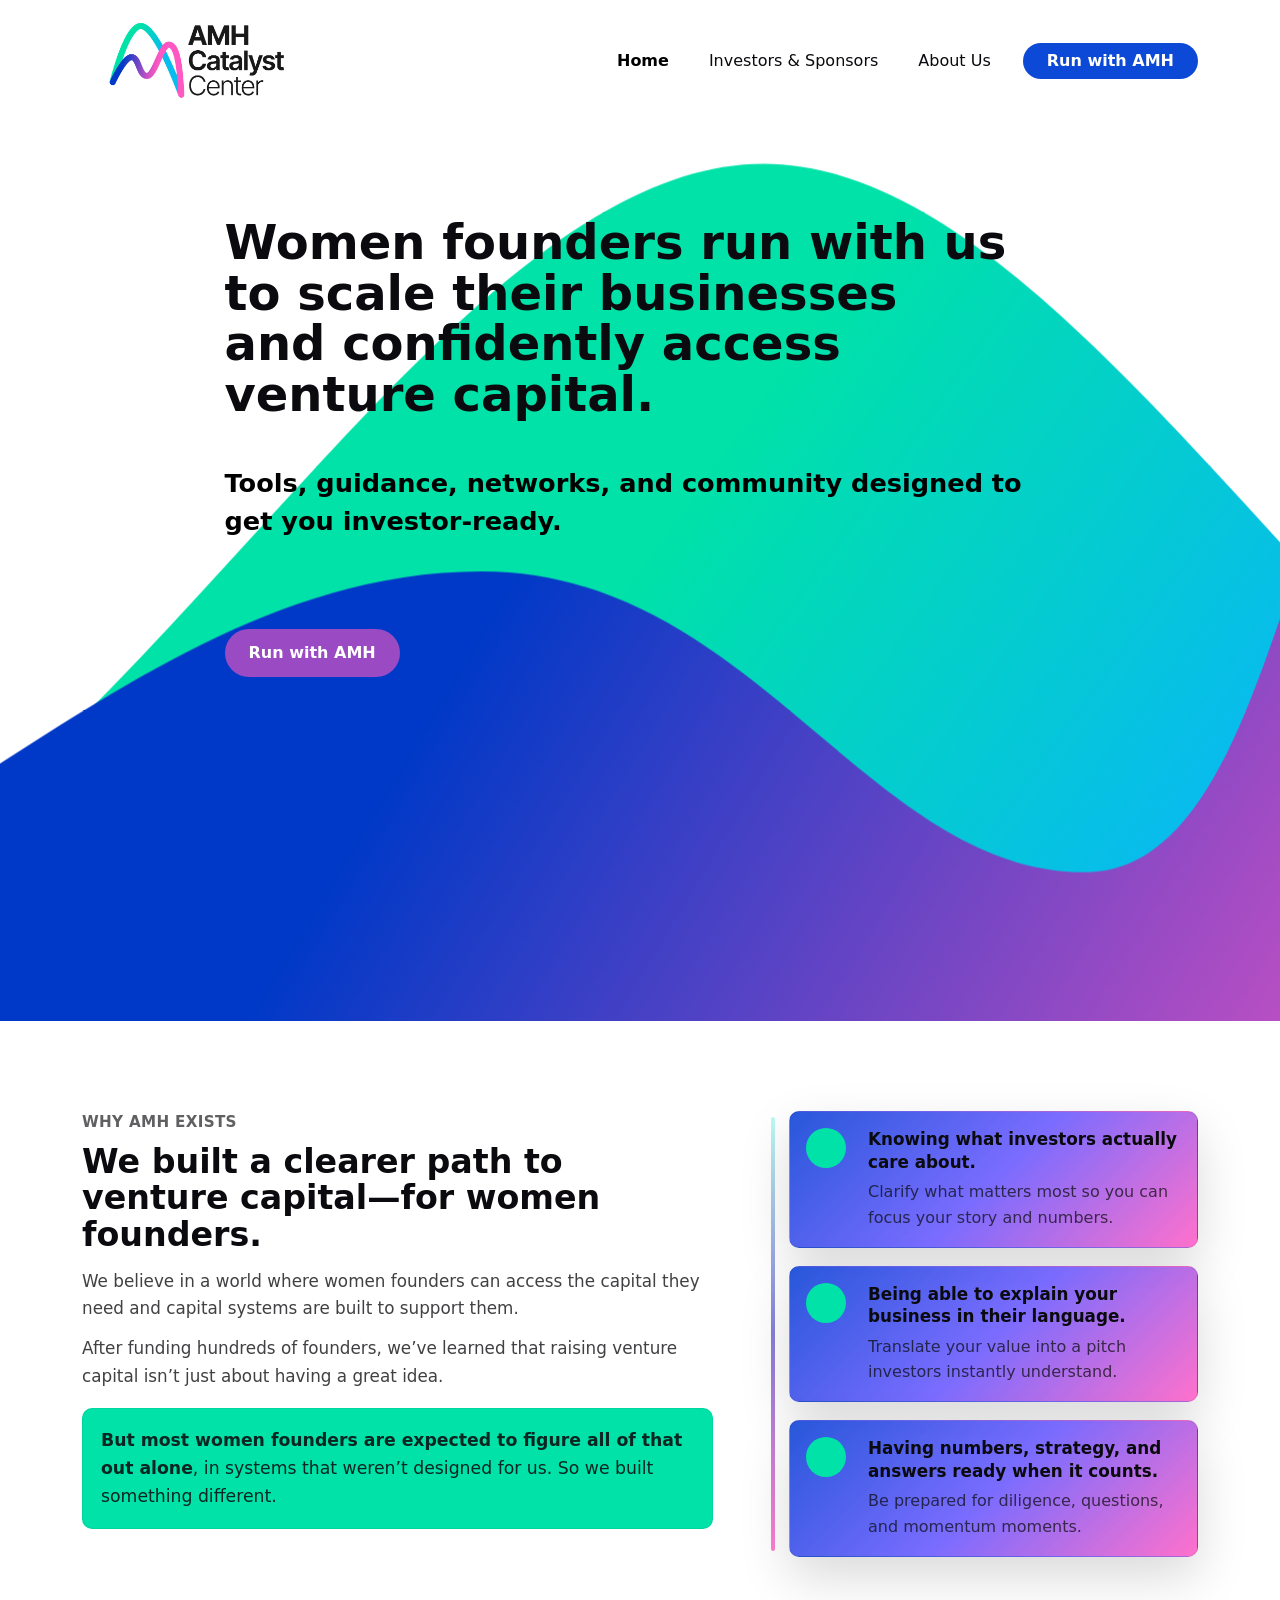
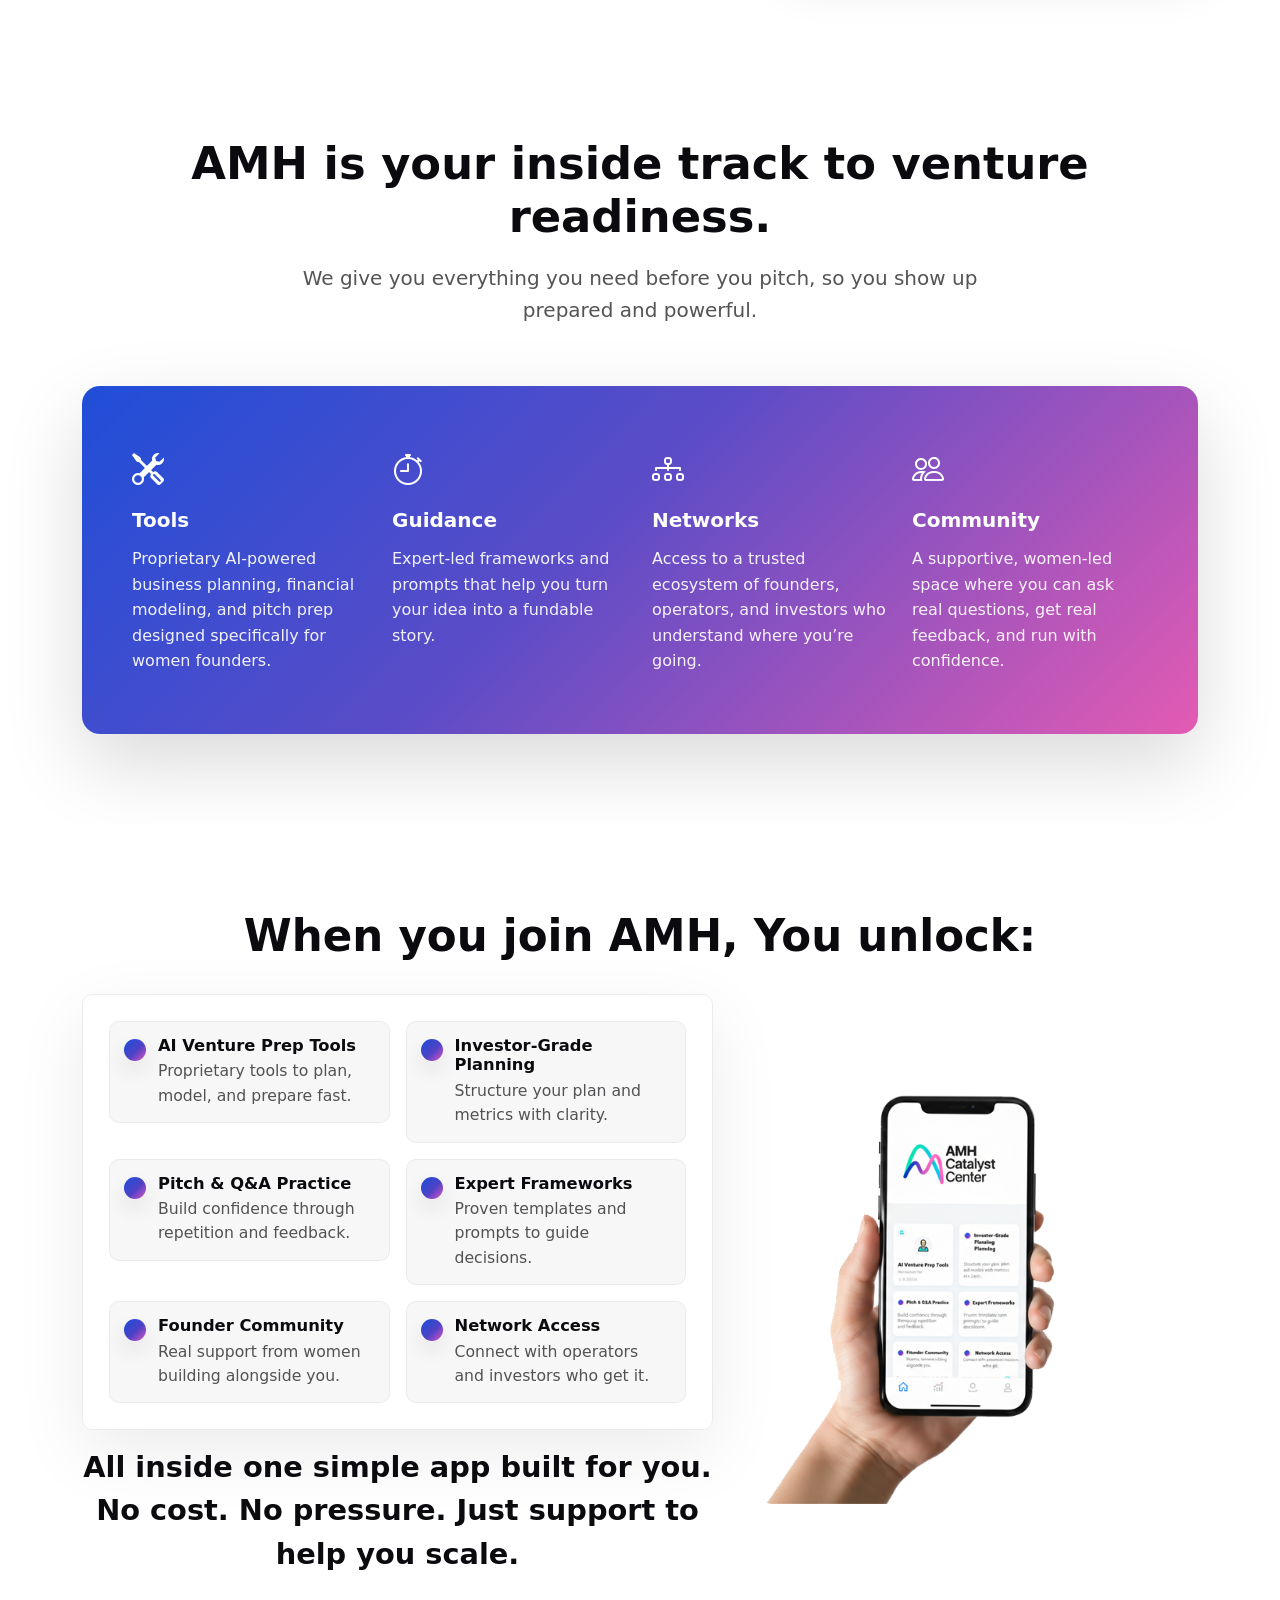
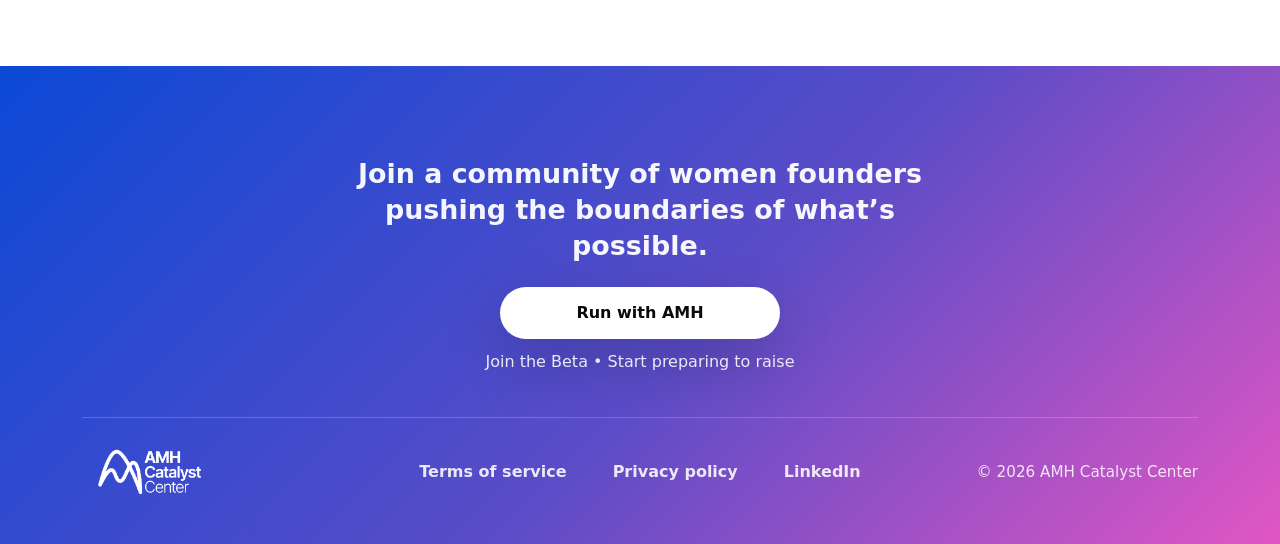
==== index.html @ 7aafd9ae "changes" ====
<!doctype html>
<html lang="en">
  <head>
    <meta charset="UTF-8" />
    <meta name="viewport" content="width=device-width, initial-scale=1.0" />
    <link rel="icon" href="/assets/favicon.png" />
    <link
      href="https://cdn.jsdelivr.net/npm/bootstrap@5.3.3/dist/css/bootstrap.min.css"
      rel="stylesheet"
    />
    <link
      rel="stylesheet"
      href="https://cdn.jsdelivr.net/npm/bootstrap-icons@1.11.3/font/bootstrap-icons.css"
    />
    <link href="https://unpkg.com/aos@2.3.4/dist/aos.css" rel="stylesheet" />
    <link rel="stylesheet" href="./style/style.css" />
    <title>AMH Catalyst Center | Venture Capital Preparation for Women Founders</title>
  </head>

  <body>
    <header class="amh-header">
      <nav class="navbar navbar-expand-lg navbar-light">
        <div class="container">
          <a class="navbar-brand d-flex align-items-center gap-2" href="./index.html">
            <img
              src="assets/amh_logo_1-color.png"
              class="amh-logo"
              alt="AMH Catalyst Center"
            />
          </a>

          <button
            class="navbar-toggler"
            type="button"
            data-bs-toggle="collapse"
            data-bs-target="#amhNav"
            aria-controls="amhNav"
            aria-expanded="false"
            aria-label="Toggle navigation"
          >
            <span class="navbar-toggler-icon"></span>
          </button>

          <div class="collapse navbar-collapse" id="amhNav">
            <ul class="navbar-nav ms-lg-auto me-lg-4 mb-2 mb-lg-0 gap-lg-4">
              <li class="nav-item">
                <a class="nav-link active" href="./index.html">Home</a>
              </li>
              <li class="nav-item">
                <a class="nav-link" href="./investors.html">Investors &amp; Sponsors</a>
              </li>
              <li class="nav-item">
                <a class="nav-link" href="./about.html">About Us</a>
              </li>
            </ul>

            <div class="d-flex">
              <a href="./contact.html" class="btn amh-nav-cta rounded-pill px-4"
                >Run with AMH</a
              >
            </div>
          </div>
        </div>
      </nav>
    </header>
    <section class="amh-hero">
      <div class="amh-hero-bg" aria-hidden="true">
        <div class="bg-layer layer-a">
          <div class="layer-motion motion-a">
            <img src="assets/hero-patron-1.svg" alt="" />
          </div>
        </div>

        <div class="bg-layer layer-b">
          <div class="layer-motion motion-b">
            <img src="assets/hero-patron-2.svg" alt="" />
          </div>
        </div>
      </div>

      <div class="container amh-hero-content">
        <div class="row justify-content-center">
          <div class="col-12 col-lg-10 col-xl-9">
            <div class="amh-hero-right">
              <div class="amh-hero-copy">
                <h1 class="amh-hero-title">
                  Women founders run with us<br />
                  to scale their businesses<br />
                  and confidently access venture capital.
                </h1>

                <p class="amh-hero-subtitle">
                  Tools, guidance, networks, and community designed to get you
                  investor-ready.
                </p>
              </div>

              <div class="amh-hero-actions">
                <a href="./contact.html" class="btn amh-hero-cta rounded-pill px-4"
                  >Run with AMH</a
                >
              </div>
            </div>
          </div>
        </div>
      </div>
    </section>

    <section class="amh-section amh-timeline">
      <div class="container">
        <div class="row align-items-start g-5">
          <!-- LEFT: story -->
          <div class="col-lg-7" data-aos="fade-up">
            <p class="amh-eyebrow">Why AMH exists</p>

            <h2 class="amh-h2">
              We built a clearer path to venture capital—for women founders.
            </h2>

            <p class="amh-p">
              We believe in a world where women founders can access the capital
              they need and capital systems are built to support them.
            </p>

            <p class="amh-p">
              After funding hundreds of founders, we’ve learned that raising
              venture capital isn’t just about having a great idea.
            </p>

            <div class="amh-quote" data-aos="fade-up" data-aos-delay="120">
              <p>
                <strong
                  >But most women founders are expected to figure all of that
                  out alone</strong
                >, in systems that weren’t designed for us. So we built
                something different.
              </p>
            </div>
          </div>

          <!-- RIGHT: timeline -->
          <div class="col-lg-5">
            <div class="amh-steps">
              <div class="amh-steps-bar" aria-hidden="true"></div>

              <article class="amh-step" data-aos="fade-up" data-aos-delay="0">
                <div class="amh-step-dot"></div>
                <div class="amh-step-body">
                  <h3 class="amh-step-title">
                    Knowing what investors actually care about.
                  </h3>
                  <p class="amh-step-text">
                    Clarify what matters most so you can focus your story and
                    numbers.
                  </p>
                </div>
              </article>

              <article class="amh-step" data-aos="fade-up" data-aos-delay="140">
                <div class="amh-step-dot"></div>
                <div class="amh-step-body">
                  <h3 class="amh-step-title">
                    Being able to explain your business in their language.
                  </h3>
                  <p class="amh-step-text">
                    Translate your value into a pitch investors instantly
                    understand.
                  </p>
                </div>
              </article>

              <article class="amh-step" data-aos="fade-up" data-aos-delay="280">
                <div class="amh-step-dot"></div>
                <div class="amh-step-body">
                  <h3 class="amh-step-title">
                    Having numbers, strategy, and answers ready when it counts.
                  </h3>
                  <p class="amh-step-text">
                    Be prepared for diligence, questions, and momentum moments.
                  </p>
                </div>
              </article>
            </div>
          </div>
        </div>
      </div>
    </section>
    <section class="insid-track">
      <div class="container">
        <div class="insid-track__top">
          <h2 class="insid-track__title">
            AMH is your inside track to venture readiness.
          </h2>
          <p class="insid-track__subtitle">
            We give you everything you need before you pitch, so you show up
            prepared and powerful.
          </p>
        </div>

        <div class="insid-track__card">
          <div class="row g-4">
            <div class="col-lg-3 col-md-6">
              <div class="insid-track__item">
                <div class="insid-track__icon"><i class="bi bi-tools"></i></div>
                <h3>Tools</h3>
                <p>
                  Proprietary AI-powered business planning, financial modeling,
                  and pitch prep designed specifically for women founders.
                </p>
              </div>
            </div>

            <div class="col-lg-3 col-md-6">
              <div class="insid-track__item">
                <div class="insid-track__icon">
                  <i class="bi bi-stopwatch"></i>
                </div>
                <h3>Guidance</h3>
                <p>
                  Expert-led frameworks and prompts that help you turn your idea
                  into a fundable story.
                </p>
              </div>
            </div>

            <div class="col-lg-3 col-md-6">
              <div class="insid-track__item">
                <div class="insid-track__icon">
                  <i class="bi bi-diagram-3"></i>
                </div>
                <h3>Networks</h3>
                <p>
                  Access to a trusted ecosystem of founders, operators, and
                  investors who understand where you’re going.
                </p>
              </div>
            </div>

            <div class="col-lg-3 col-md-6">
              <div class="insid-track__item">
                <div class="insid-track__icon">
                  <i class="bi bi-people"></i>
                </div>
                <h3>Community</h3>
                <p>
                  A supportive, women-led space where you can ask real
                  questions, get real feedback, and run with confidence.
                </p>
              </div>
            </div>
          </div>
        </div>
      </div>
    </section>
    <section class="amh-unlock">
      <div class="container">
        <div class="amh-unlock__head text-center" data-aos="fade-up">
          <h2 class="amh-unlock__title">When you join AMH, You unlock:</h2>
        </div>

        <div class="row align-items-center g-5">
          <!-- LEFT: system card -->
          <div class="col-lg-7">
            <div
              class="amh-unlock__card"
              data-aos="fade-up"
              data-aos-delay="80"
            >
              <div class="row g-3">
                <div class="col-md-6" data-aos="fade-up" data-aos-delay="120">
                  <div class="amh-unlock__item">
                    <span class="amh-unlock__check"></span>
                    <div class="amh-unlock__text">
                      <h3>AI Venture Prep Tools</h3>
                      <p>Proprietary tools to plan, model, and prepare fast.</p>
                    </div>
                  </div>
                </div>

                <div class="col-md-6" data-aos="fade-up" data-aos-delay="160">
                  <div class="amh-unlock__item">
                    <span class="amh-unlock__check"></span>
                    <div class="amh-unlock__text">
                      <h3>Investor-Grade Planning</h3>
                      <p>Structure your plan and metrics with clarity.</p>
                    </div>
                  </div>
                </div>

                <div class="col-md-6" data-aos="fade-up" data-aos-delay="200">
                  <div class="amh-unlock__item">
                    <span class="amh-unlock__check"></span>
                    <div class="amh-unlock__text">
                      <h3>Pitch &amp; Q&amp;A Practice</h3>
                      <p>Build confidence through repetition and feedback.</p>
                    </div>
                  </div>
                </div>

                <div class="col-md-6" data-aos="fade-up" data-aos-delay="240">
                  <div class="amh-unlock__item">
                    <span class="amh-unlock__check"></span>
                    <div class="amh-unlock__text">
                      <h3>Expert Frameworks</h3>
                      <p>Proven templates and prompts to guide decisions.</p>
                    </div>
                  </div>
                </div>

                <div class="col-md-6" data-aos="fade-up" data-aos-delay="280">
                  <div class="amh-unlock__item">
                    <span class="amh-unlock__check"></span>
                    <div class="amh-unlock__text">
                      <h3>Founder Community</h3>
                      <p>Real support from women building alongside you.</p>
                    </div>
                  </div>
                </div>

                <div class="col-md-6" data-aos="fade-up" data-aos-delay="320">
                  <div class="amh-unlock__item">
                    <span class="amh-unlock__check"></span>
                    <div class="amh-unlock__text">
                      <h3>Network Access</h3>
                      <p>Connect with operators and investors who get it.</p>
                    </div>
                  </div>
                </div>
              </div>
            </div>

            <p
              class="amh-unlock__note text-center"
              data-aos="fade-up"
              data-aos-delay="360"
            >
              All inside one simple app built for you.<br />
              No cost. No pressure. Just support to help you scale.
            </p>
          </div>

          <!-- RIGHT: human image -->
          <div class="col-lg-5">
            <div
              class="amh-unlock__photo"
              data-aos="zoom-in"
              data-aos-delay="140"
            >
              <img src="assets/unlock.png" alt="Women founders" />
            </div>
          </div>
        </div>
      </div>
    </section>
    <footer class="amh-footer">
      <div class="container">
        <div class="amh-footer__top">
          <p class="amh-footer__headline">
            Join a community of women founders pushing the boundaries of what’s
            possible.
          </p>

          <div class="amh-footer__cta">
            <a href="./contact.html" class="btn amh-footer__btn rounded-pill px-4"
              >Run with AMH</a
            >
            <p class="amh-footer__note">
              Join the Beta • Start preparing to raise
            </p>
          </div>
        </div>

        <div class="amh-footer__divider"></div>

        <div class="amh-footer__bottom">
          <div class="amh-footer__brand">
            <img
              src="assets/amh_logo_1-white.png"
              alt="AMH Catalyst Center"
              class="amh-footer__logo"
            />
          </div>

          <nav class="amh-footer__links" aria-label="Footer">
            <a href="#" class="amh-footer__link">Terms of service</a>
            <a href="#" class="amh-footer__link">Privacy policy</a>
            <a href="#" class="amh-footer__link">LinkedIn</a>
          </nav>

          <div class="amh-footer__meta">
            <span>© <span id="amhYear">2026</span> AMH Catalyst Center</span>
          </div>
        </div>
      </div>
    </footer>

    <script src="https://cdn.jsdelivr.net/npm/bootstrap@5.3.3/dist/js/bootstrap.bundle.min.js"></script>
    <script src="./main.js"></script>
    <script src="https://unpkg.com/aos@2.3.4/dist/aos.js"></script>
    <script>
      AOS.init({
        once: true,
        duration: 850,
        easing: "ease-out-cubic",
        offset: 80,
      });
    </script>
  </body>
</html>
---- style/style.css ----
@font-face {
  font-family: "Inter";
  src: url("./fonts/Inter-Regular-slnt=0.ttf") format("truetype");
  font-weight: 400;
  font-style: normal;
  font-display: swap;
}

@font-face {
  font-family: "Inter";
  src: url("./fonts/Inter-SemiBold-slnt=0.ttf") format("truetype");
  font-weight: 600;
  font-style: normal;
  font-display: swap;
}

@font-face {
  font-family: "Inter";
  src: url("./fonts/Inter-Bold-slnt=0.ttf") format("truetype");
  font-weight: 700;
  font-style: normal;
  font-display: swap;
}

:root {
  --ink: #0b0b0f;
  --cta: #0b49d6;

  --layer-a-shift: 0px;
  --layer-b-shift: 0px;
}

* {
  box-sizing: border-box;
}

body {
  margin: 0;
  font-family:
    "Inter",
    system-ui,
    -apple-system,
    "Segoe UI",
    sans-serif;
  color: var(--ink);
  background: #ffffff;
  overflow-x: hidden;
}

/* NAV */
.amh-header {
  position: sticky;
  top: 0;
  left: 0;
  width: 100%;
  z-index: 20;
  background-color: white;
}
.amh-header .navbar {
  background: transparent !important;
  border: 0;
}

.amh-logo {
  height: 95px;
  width: auto;
}

.navbar .nav-link {
  font-weight: 500;
  color: var(--ink);
}

.navbar .nav-link.active {
  font-weight: 700;
}

.amh-nav-cta {
  background: var(--cta);
  color: #fff;
  border: 0;
  font-weight: 600;
}

.amh-nav-cta:hover {
  background-color: #73efcf;
  color: black;
}

/* HERO */
.amh-hero {
  position: relative;
  overflow: hidden;
  padding: 15px 0 30px;
  height: 100vh;
}

.amh-hero-bg {
  position: absolute;
  inset: 0;
  z-index: 1;
  pointer-events: none;
  overflow: hidden;
}

.amh-hero-content {
  position: relative;
  z-index: 5;
}

/* Background layers (soft motion, no tiling) */
.bg-layer {
  position: absolute;
  inset: -18% -14%;
  will-change: transform;
}

.bg-layer.layer-a {
  transform: translate3d(0, var(--layer-a-shift), 0);
}

.bg-layer.layer-b {
  transform: translate3d(0, var(--layer-b-shift), 0);
}

.layer-motion {
  position: absolute;
  inset: 0;
  will-change: transform;
  transform: translate3d(0, 0, 0);
}

.bg-layer img {
  position: absolute;
  inset: 0;
  width: 115%;
  height: 115%;
  object-fit: cover;
  display: block;
  user-select: none;
  -webkit-user-drag: none;
}

.layer-motion.motion-a {
  animation: driftA 12s ease-in-out infinite alternate;
}

.layer-motion.motion-b {
  animation: driftB 16s ease-in-out infinite alternate;
}

@keyframes driftA {
  0% {
    transform: translate3d(-3%, -2%, 0) scale(1.06);
  }
  50% {
    transform: translate3d(2%, 2%, 0) scale(1.08);
  }
  100% {
    transform: translate3d(-2%, 3%, 0) scale(1.06);
  }
}

@keyframes driftB {
  0% {
    transform: translate3d(3%, 2%, 0) scale(1.08);
  }
  50% {
    transform: translate3d(-2%, -2%, 0) scale(1.1);
  }
  100% {
    transform: translate3d(2%, 3%, 0) scale(1.08);
  }
}

/* Content blocks */
.amh-hero-imageWrap {
  width: 80%;

  border-radius: 18px;
  overflow: hidden;
}

.amh-hero-imageWrap img {
  width: 80%;
  margin-top: 70px;
  object-fit: cover;
  display: block;
}

.amh-hero-right {
  height: 75%;
  display: flex;
  flex-direction: column;
  justify-content: center;
  gap: 22px;
  padding: 10px 0;
}

.amh-hero-title {
  margin-top: 150px;
  font-size: 3rem;
  line-height: 1.05;
  font-weight: 700;
  color: var(--ink);
}

.amh-hero-subtitle {
  font-size: 1.6rem;
  line-height: 1.5;
  color: black;
  max-width: 52ch;
  font-weight: 600;
  margin-top: 45px;
}

.amh-hero-cta {
  background: #9a4bc4;
  color: white;
  border: 0;
  font-weight: 600;
  padding-top: 12px;
  padding-bottom: 12px;
  margin-top: 50px;
}

.amh-hero-cta:hover {
  background-color: #00e2a8;
  color: black;
}

.amh-section {
  padding: 90px 0;
}

.amh-timeline {
  background: #ffffff;
}

.amh-eyebrow {
  margin: 0 0 10px;
  font-weight: 600;
  font-size: 0.95rem;
  letter-spacing: 0.02em;
  color: rgba(11, 11, 15, 0.65);
  text-transform: uppercase;
}

.amh-h2 {
  margin: 0 0 14px;
  font-size: clamp(1.8rem, 2.6vw, 2.4rem);
  line-height: 1.1;
  font-weight: 700;
  color: #0b0b0f;
}

.amh-p {
  margin: 0 0 12px;
  font-size: 1.05rem;
  line-height: 1.65;
  color: rgba(11, 11, 15, 0.78);
  max-width: 62ch;
}

.amh-quote {
  margin-top: 18px;
  padding: 18px 18px;
  border-radius: 10px;
  background: rgb(0 226 168);
  border: 1px solid rgba(11, 11, 15, 0.06);
}

.amh-quote p {
  margin: 0;
  font-size: 1.08rem;
  line-height: 1.6;
  color: rgba(11, 11, 15, 0.88);
}

/* Steps */
.amh-steps {
  position: relative;
  padding-left: 28px;
  display: grid;
  gap: 18px;
}

.amh-steps-bar {
  position: absolute;
  left: 10px;
  top: 6px;
  bottom: 6px;
  width: 4px;
  border-radius: 999px;
  background: linear-gradient(
    to bottom,
    rgba(178, 249, 241, 0.95),
    rgba(77, 66, 198, 0.75),
    rgba(255, 88, 195, 0.85)
  );
  opacity: 0.9;
}

.amh-step {
  position: relative;
  display: grid;
  grid-template-columns: 48px 1fr;
  gap: 14px;
  align-items: start;
  padding: 16px 16px;
  border: 1px solid rgba(11, 11, 15, 0.08);
  background: #fff;
  box-shadow: 0 18px 45px rgba(0, 0, 0, 0.06);
  transition:
    transform 180ms ease,
    box-shadow 180ms ease;

  background: linear-gradient(
    135deg,
    rgba(28, 78, 216, 0.95) 0%,
    rgba(107, 92, 255, 0.9) 50%,
    rgba(255, 88, 195, 0.85) 100%
  );

  color: #ffffff;
  border-radius: 10px;
  box-shadow: 0 20px 50px rgba(0, 0, 0, 0.15);
}

.amh-step:hover {
  transform: translateY(-3px);
  box-shadow: 0 22px 60px rgba(0, 0, 0, 0.1);
}

.amh-step-dot {
  width: 40px;
  height: 40px;
  border-radius: 999px;
  display: flex;
  align-items: center;
  justify-content: center;
  font-weight: 800;
  font-size: 0.95rem;
  color: #0b0b0f;
  background: rgb(0 226 168);
}

.amh-step-title {
  margin: 0 0 6px;
  font-size: 1.05rem;
  line-height: 1.35;
  font-weight: 800;
  color: #0b0b0f;
}

.amh-step-text {
  margin: 0;
  font-size: 1rem;
  line-height: 1.6;
  color: rgba(11, 11, 15, 0.72);
}
/* indisid-track*/
.insid-track {
  padding: 90px 0;
  background: #ffffff;
}

.insid-track__top {
  margin-bottom: 60px;
  text-align: center;
}

.insid-track__title {
  font-weight: 800;
  font-size: clamp(2rem, 3.5vw, 3rem);
  color: #0b0b0f;
  margin-bottom: 18px;
}

.insid-track__subtitle {
  font-size: 1.25rem;
  line-height: 1.6;
  color: rgba(11, 11, 15, 0.7);
  max-width: 60ch;
  margin: 0 auto;
}

.insid-track__card {
  border-radius: 18px;
  padding: 60px 50px;
  color: #ffffff;
  background: linear-gradient(135deg, #1f4ed8 0%, #5b4cc7 45%, #e35bb3 100%);
  box-shadow: 0 30px 80px rgba(0, 0, 0, 0.15);
}

.insid-track__item {
  height: 100%;
  display: flex;
  flex-direction: column;
  gap: 14px;
}

.insid-track__icon {
  font-size: 32px;
}

.insid-track__item h3 {
  margin: 0;
  font-size: 1.25rem;
  font-weight: 800;
  color: #ffffff;
}

.insid-track__item p {
  margin: 0;
  font-size: 1rem;
  line-height: 1.6;
  color: rgba(255, 255, 255, 0.92);
}

/*unlock*/
.amh-unlock {
  padding: 90px 0;
  background: #ffffff;
}

.amh-unlock__head {
  margin-bottom: 34px;
}

.amh-unlock__eyebrow {
  margin: 0 0 8px;
  font-weight: 700;
  font-size: 1.5rem;
  letter-spacing: 0.08em;
}

.amh-unlock__title {
  margin: 0;
  font-weight: 900;
  font-size: clamp(2rem, 3.4vw, 3rem);
  line-height: 1.05;
  color: #0b0b0f;
}

.amh-unlock__card {
  border: 1px solid rgba(11, 11, 15, 0.08);
  border-radius: 10px;
  padding: 26px 26px;
  box-shadow: 0 22px 70px rgba(0, 0, 0, 0.08);
}

.amh-unlock__item {
  display: flex;
  gap: 12px;
  padding: 14px 14px;
  border-radius: 10px;
  background: rgba(11, 11, 15, 0.03);
  border: 1px solid rgba(11, 11, 15, 0.05);
}

.amh-unlock__check {
  width: 22px;
  height: 22px;
  border-radius: 999px;
  flex: 0 0 auto;
  margin-top: 3px;
  background: linear-gradient(135deg, #1c4ed8 0%, #4d42c6 55%, #ff58c3 110%);
  box-shadow: 0 10px 25px rgba(0, 0, 0, 0.12);
}

.amh-unlock__text h3 {
  margin: 0 0 4px;
  font-size: 1.02rem;
  font-weight: 900;
  color: #0b0b0f;
}

.amh-unlock__text p {
  margin: 0;
  font-size: 0.98rem;
  line-height: 1.55;
  color: rgba(11, 11, 15, 0.7);
}

.amh-unlock__note {
  margin: 16px 0 0;
  font-weight: 700;
  font-size: 1.8rem;
}

.amh-unlock__photo {
  border-radius: 10px;
  overflow: hidden;
}

.amh-unlock__photo img {
  width: 70%;
  height: 100%;
  display: block;
}

/*access*/
.amh-access {
  position: relative;
  overflow: hidden;
  background: #ffffff;
  padding-top: 140px;
  padding-bottom: 140px;
  text-align: center;
}

.amh-access::before,
.amh-access::after {
  content: "";
  position: absolute;
  inset: -12%;
  pointer-events: none;
  z-index: 0;
  background-repeat: no-repeat;
  background-position: center;
  transform: translate3d(0, 0, 0);
  will-change: transform, background-position;
}

.amh-access::before {
  background-image: url("../assets/access-patron-2.svg");
  background-size: 150% 150%;
  opacity: 0.85;
  animation: amhAccessPatternB 8s ease-in-out infinite;
}

.amh-access::after {
  background-image: url("../assets/access-patron.svg");
  background-size: 135% 135%;
  opacity: 0.95;
  animation: amhAccessPatternA 18s ease-in-out infinite;
}

.amh-access .container {
  position: relative;
  z-index: 1;
}

.amh-access__content {
  max-width: 1300px;
  margin: 0px auto;
}

.amh-access__title {
  margin-bottom: 24px;
  color: white;
  font-weight: 800;
  line-height: 1.05;
  font-size: 3.8rem;
}

.amh-access__text {
  margin-bottom: 32px;
  color: white;
  font-size: 1.2rem;
  line-height: 1.7;
  max-width: 60ch;
  margin-left: auto;
  margin-right: auto;
  margin-top: 80px;
}

.amh-access__btn {
  background: #d65ac6;
  color: white;
  border-radius: 999px;
  padding: 14px 28px;
  font-weight: 600;
  border: 0;
}

.amh-access__btn:hover {
  background: #2cc9e9;
}

@keyframes amhAccessPatternA {
  0% {
    transform: translate3d(-2%, -1%, 0) scale(1.02);
    background-position: 42% 36%;
  }
  50% {
    transform: translate3d(2.5%, 1.8%, 0) scale(1.06);
    background-position: 50% 44%;
  }
  100% {
    transform: translate3d(-2%, -1%, 0) scale(1.02);
    background-position: 42% 36%;
  }
}

@keyframes amhAccessPatternB {
  0% {
    transform: translate3d(2%, -2%, 0) scale(1.03);
    background-position: 60% 58%;
  }
  50% {
    transform: translate3d(-2.5%, 2%, 0) scale(1.08);
    background-position: 54% 48%;
  }
  100% {
    transform: translate3d(2%, -2%, 0) scale(1.03);
    background-position: 60% 58%;
  }
}


/*underpirced*/
.amh-proof {
  background: #ffffff;
  padding-top: 120px;
  padding-bottom: 120px;
}

.amh-proof__eyebrow {
  margin: 0 0 14px 0;
  font-weight: 700;
  letter-spacing: 0.02em;
  color: rgba(11, 11, 11, 0.65);
  text-transform: uppercase;
  font-size: 0.9rem;
}

.amh-proof__title {
  margin: 0 0 18px 0;
  color: #0b0b0b;
  font-weight: 850;
  line-height: 1.03;
  letter-spacing: -0.03em;
  font-size: clamp(2.2rem, 3.2vw, 3.1rem);
}

.amh-proof__lead {
  margin: 0 0 26px 0;
  color: rgba(11, 11, 11, 0.78);
  font-size: 1.12rem;
  line-height: 1.7;
  max-width: 60ch;
}

.amh-proof__btn {
  background: #ea5dc5;
  color: white;
  border-radius: 999px;
  padding: 12px 22px;
  font-weight: 650;
  border: 0;
}

.amh-proof__btn:hover {
  background: #062fc0;
  color: #ffffff;
}

.amh-proof__grid {
  display: grid;
  grid-template-columns: 1fr 1fr;
  gap: 18px;
}

.amh-proof__chip {
  display: flex;
  gap: 14px;
  align-items: flex-start;
  border-radius: 18px;
  padding: 18px 18px;
  background: #ffffff;
  border: 1px solid rgba(11, 11, 11, 0.1);
  transition:
    transform 0.35s ease,
    box-shadow 0.35s ease,
    border-color 0.35s ease,
    background 0.35s ease;
}

.amh-proof__chip:hover {
  transform: translateY(-6px);
  border-color: rgba(11, 61, 240, 0.35);
  box-shadow: 0 18px 40px rgba(11, 61, 240, 0.08);
  background: #ffffff;
}

.amh-proof__icon {
  width: 44px;
  height: 44px;
  border-radius: 14px;
  display: flex;
  align-items: center;
  justify-content: center;
  background: rgba(11, 61, 240, 0.08);
  color: #0b3df0;
  font-weight: 800;
  font-size: 1.2rem;
  flex: 0 0 auto;
  transition:
    background 0.35s ease,
    transform 0.35s ease;
}

.amh-proof__chip:hover .amh-proof__icon {
  background: rgba(11, 61, 240, 0.15);
  transform: scale(1.08);
}

.amh-proof__chipTitle {
  margin: 0 0 6px 0;
  color: rgba(11, 11, 11, 0.78);
  font-weight: 650;
  font-size: 0.98rem;
  line-height: 1.2;
}

.amh-proof__chipValue {
  margin: 0;
  color: #0b0b0b;
  font-weight: 900;
  letter-spacing: -0.02em;
  font-size: 2rem;
  line-height: 1.05;
}

.amh-proof__chipSub {
  margin: 6px 0 0 0;
  color: rgba(11, 11, 11, 0.62);
  font-size: 0.98rem;
  line-height: 1.25;
}

.amh-proof__closing {
  margin: 18px 0 0 0;
  color: black;
  font-weight: 650;
  font-size: 2rem;
  text-align: center;
}



/*misses opoirtunitiees*/
.amh-gradient-callout {
  padding-top: 120px;
  padding-bottom: 120px;
  background: #ffffff;
}

.amh-gradient-callout__inner {
  border-radius: 10px;
  padding-top: 80px;
  padding-right: 60px;
  padding-bottom: 80px;
  padding-left: 60px;
  text-align: center;
  background: linear-gradient(
    135deg,
    #1f4ed8 0%,
    #5b4cc7 40%,
    #9b4dbd 70%,
    #e35bb3 100%
  );
  color: #ffffff;
}

.amh-gradient-callout__title {
  margin: 0 0 20px 0;
  font-weight: 850;
  line-height: 1.1;
  letter-spacing: -0.03em;
  font-size: clamp(2rem, 3.5vw, 3rem);
}

.amh-gradient-callout__text {
  margin: 0 auto 32px auto;
  max-width: 760px;
  font-size: 1.15rem;
  line-height: 1.7;
  color: rgba(255, 255, 255, 0.92);
}

.amh-gradient-callout__cta {
  display: flex;
  justify-content: center;
}

.amh-gradient-callout__btn {
  background: #f257c3;
  color: white;
  border-radius: 999px;
  padding-top: 14px;
  padding-right: 28px;
  padding-bottom: 14px;
  padding-left: 28px;
  font-weight: 700;
  border: 0;
  transition:
    transform 0.3s ease,
    box-shadow 0.3s ease;
}

.amh-gradient-callout__btn:hover {
  transform: translateY(-4px);
  box-shadow: 0 14px 30px rgba(0, 0, 0, 0.18);
  background-color: #d95bc5;
}

.amh-credstrip {
  background: #ffffff;
  padding-top: 120px;
  padding-bottom: 120px;
}

.amh-credstrip__title {
  margin: 0 0 18px 0;
  color: #0b0b0b;
  font-weight: 850;
  line-height: 1.05;
  letter-spacing: -0.03em;
  font-size: 3.2rem;
}

.amh-credstrip__copy {
  max-width: 860px;
}

.amh-credstrip__text {
  margin: 0 0 14px 0;
  color: rgba(11, 11, 11, 0.75);
  font-size: 1.12rem;
  line-height: 1.7;
}

.amh-credstrip__stats {
  display: grid;
  gap: 34px;
  padding-top: 10px;
}

.amh-credstrip__stat {
  position: relative;
  padding-bottom: 18px;
}

.amh-credstrip__value {
  margin: 0;
  color: #0b0b0b;
  font-weight: 900;
  letter-spacing: -0.02em;
  font-size: clamp(2.1rem, 3vw, 2.8rem);
  line-height: 1.05;
}

.amh-credstrip__label {
  margin: 10px 0 0 0;
  color: rgba(11, 11, 11, 0.62);
  font-size: 1rem;
  line-height: 1.3;
}

.amh-credstrip__bar {
  display: block;
  height: 4px;
  width: 88%;
  max-width: 380px;
  border-radius: 10px;
  margin-top: 14px;
  background: linear-gradient(90deg, #1f4ed8 0%, #5b4cc7 45%, #e35bb3 100%);
  opacity: 0.95;
}

.amh-credstrip__footer {
  margin-top: 46px;
  text-align: center;
  border-top: 1px solid rgba(11, 11, 11, 0.08);
  padding-top: 34px;
}

.amh-credstrip__closing {
  margin: 0 auto 18px auto;
  max-width: 820px;
  color: rgba(11, 11, 11, 0.78);
  font-weight: 750;
  font-size: 1.35rem;
  line-height: 1.45;
}

.amh-credstrip__btn {
  border-radius: 999px;
  padding-top: 14px;
  padding-right: 34px;
  padding-bottom: 14px;
  padding-left: 34px;
  font-weight: 750;
  border: 0;
  color: #ffffff;
  background: linear-gradient(135deg, #1f4ed8 0%, #5b4cc7 45%, #e35bb3 100%);
  transition:
    transform 0.3s ease,
    box-shadow 0.3s ease,
    filter 0.3s ease;
}

.amh-credstrip__btn:hover {
  transform: translateY(-4px);
  box-shadow: 0 14px 30px rgba(0, 0, 0, 0.22);
  filter: brightness(0.95) contrast(1.1);
  color: #ffffff;
}

.cred-center {
  align-items: center !important;
}


/* footer */
.amh-footer {
  padding: 90px 0 44px;
  color: #ffffff;
  background: linear-gradient(135deg, #0b49d6 0%, #5b4cc7 55%, #ff58c3 110%);
}

.amh-footer__top {
  text-align: center;
  max-width: 600px;
  margin: 0 auto;
}

.amh-footer__headline {
  margin: 0 0 22px;
  font-weight: 700;
  font-size: clamp(1.25rem, 2.1vw, 1.75rem);
  line-height: 1.35;
  color: rgba(255, 255, 255, 0.95);
}

.amh-footer__cta {
  display: flex;
  flex-direction: column;
  align-items: center;
  gap: 12px;
}

.amh-footer__btn {
  background: #ffffff;
  color: #0b0b0f;
  border: 0;
  font-weight: 800;
  padding-top: 14px;
  padding-bottom: 14px;
  min-width: 280px;
  box-shadow: 0 22px 60px rgba(0, 0, 0, 0.18);
}

.amh-footer__btn:hover {
  background: #00e2a8;
  color: black;
}

.amh-footer__note {
  margin: 0;
  font-size: 1rem;
  line-height: 1.4;
  color: rgba(255, 255, 255, 0.88);
}

.amh-footer__divider {
  height: 1px;
  width: 100%;
  margin: 44px 0 26px;
  background: rgba(255, 255, 255, 0.2);
}

.amh-footer__bottom {
  display: grid;
  grid-template-columns: 1fr auto 1fr;
  align-items: center;
  gap: 18px;
}

.amh-footer__brand {
  display: flex;
  align-items: center;
}

.amh-footer__logo {
  height: 56px;
  width: auto;
}

.amh-footer__links {
  display: flex;
  gap: 26px;
  justify-content: center;
  flex-wrap: wrap;
}

.amh-footer__link {
  text-decoration: none;
  font-weight: 600;
  color: rgba(255, 255, 255, 0.92);
  opacity: 0.95;
  padding: 10px 10px;
  border-radius: 10px;
  transition:
    background 0.2s ease,
    opacity 0.2s ease;
}

.amh-footer__link:hover {
  background: rgba(255, 255, 255, 0.12);
  opacity: 1;
  color: #ffffff;
}

.amh-footer__meta {
  display: flex;
  justify-content: flex-end;
  font-size: 0.95rem;
  color: rgba(255, 255, 255, 0.85);
}



/*about us*/
.about {
  background: #ffffff;
  color: #0b0f1a;
}

.about__wrap {
  padding: 30px 0 80px 0;
}

.about__row {
  max-width: 1100px;
  margin-left: auto;
  margin-right: auto;
}

.about__row--top {
  margin-bottom: 18px;
}

.about__row--mid {
  margin-bottom: 22px;
}

.about__row--bottom {
  margin-top: 75px;
}

.about__image {
  height: 100%;
  border-radius: 10px;
  overflow: hidden;
  background: rgba(11, 15, 26, 0.02);
  box-shadow: 0 18px 44px rgba(11, 15, 26, 0.12);
}

.about__img {
  width: 100%;
  height: 100%;
  display: block;
  object-fit: cover;
  border-radius: 10px;
}

.about__title {
  margin: 0;
  font-weight: 900;
  letter-spacing: -0.03em;
  line-height: 1.02;
  font-size: 4.6rem;
  color: #0b0f1a;
}


.subtitle-about{
  margin-top: 100px;
}
.about__subtitle {
  margin: 0;
  font-size: 1.7rem;
  line-height: 1.75;
  color: rgba(11, 15, 26, 0.78);
  max-width: 65ch;

}
.about__subtitle strong {
  font-weight: 800;
  color: rgba(11, 15, 26, 0.92);
}

.about__stats {
  display: grid;
  gap: 16px;
}

.about__stat {
  border-radius: 10px;
  padding: 22px 22px;
  background: linear-gradient(135deg, #1f4ed8 0%, #5b4cc7 45%, #e35bb3 100%);
  box-shadow: 0 18px 46px rgba(11, 15, 26, 0.12);
  position: relative;
  overflow: hidden;
}

.about__stat::after {
  content: "";
  position: absolute;
  inset: 0;
  background: linear-gradient(
    180deg,
    rgba(255, 255, 255, 0.18) 0%,
    rgba(255, 255, 255, 0.06) 100%
  );
  pointer-events: none;
}

.about__statValue {
  position: relative;
  font-weight: 900;
  letter-spacing: -0.02em;
  font-size: 2.1rem;
  line-height: 1.05;
  color: rgba(255, 255, 255, 0.98);
  text-shadow: 0 10px 26px rgba(11, 15, 26, 0.18);
  margin-bottom: 8px;
}

.about__statLabel {
  position: relative;
  font-weight: 800;
  font-size: 1.05rem;
  color: rgba(255, 255, 255, 0.92);
}

.about__body {
  max-width: 1100px;
  margin: 0 auto;
  padding-top: 70px;
}

.about__micro {
  margin: 12px 0 12px 0;
  font-size: 1.8rem;
  font-weight: 650;
  color: rgba(11, 15, 26, 0.72);
}

.about__highlight {
  border-radius: 10px;
  padding: 16px 18px;
  background: rgba(198, 255, 249, 0.65);
  border: 1px solid rgba(198, 255, 249, 0.9);
  box-shadow: 0 14px 34px rgba(11, 15, 26, 0.08);
  margin-bottom: 16px;
}

.about__highlight p {
  margin: 0;
  font-weight: 800;
  line-height: 1.55;
  color: rgba(11, 15, 26, 0.90);
  font-size: 1.8rem;
}

.about__copy {
  display: grid;
  gap: 14px;
  margin-bottom: 18px;
  
}

.about__copy p {
  margin: 0;
  line-height: 1.75;
  color: rgba(11, 15, 26, 0.78);
  font-size: 1.3rem;
  max-width: 110ch;
}

.about__meaning {
  height: 100%;
  border-radius: 10px;
  padding: 22px 22px;
  background: linear-gradient(135deg, #1f4ed8 0%, #5b4cc7 45%, #e35bb3 100%);
  box-shadow: 0 18px 46px rgba(11, 15, 26, 0.12);
  position: relative;
  overflow: hidden;
}

.about__meaning::after {
  content: "";
  position: absolute;
  inset: 0;
  background: linear-gradient(
    180deg,
    rgba(255, 255, 255, 0.14) 0%,
    rgba(11, 15, 26, 0.10) 100%
  );
  pointer-events: none;
}

.about__meaning p {
  position: relative;
  margin: 0;
  color: rgba(255, 255, 255, 0.94);
  line-height: 1.7;
  font-weight: 700;
  text-shadow: 0 10px 26px rgba(11, 15, 26, 0.18);
  font-size: 1.3rem;
  text-align: center;
}

.about__cta {
  display: flex;
  justify-content: center;
  margin-top: 26px;
}

.about__btn {
  display: inline-flex;
  align-items: center;
  justify-content: center;
  border-radius: 999px;
  padding: 14px 54px;
  font-weight: 800;
  color: #ffffff;
  background: #0b49ff;
  box-shadow: 0 16px 42px rgba(11, 15, 26, 0.14);
  transition: transform 200ms ease, box-shadow 200ms ease, filter 200ms ease;
  text-decoration: none;
}

.about__btn:hover {
  transform: translateY(-1px);
  box-shadow: 0 20px 52px rgba(11, 15, 26, 0.18);
  filter: saturate(1.05);
}
.call-to-action {
  display: flex;
  justify-content: center;
  margin-top: 20px;
}
/*contact*/
.contact {
  background: #ffffff;
}

.contact__wrap {
  padding: 0px 0 100px 0;
}

.contact__grid {
  max-width: 1120px;
  margin: 0 auto;
  display: grid;
  grid-template-columns: 1.1fr 0.9fr;
  gap: 60px;
}

.contact__title {
  font-size: 3rem;
  font-weight: 900;
  margin-bottom: 30px;
  letter-spacing: -0.03em;
}

.contact__form {
  display: grid;
  gap: 14px;
}

.contact__row {
  display: grid;
  grid-template-columns: 1fr 1fr;
  gap: 14px;
}

.contact__input,
.contact__select,
.contact__textarea {
  width: 100%;
  border-radius: 10px;
  border: 1px solid rgba(15, 23, 42, 0.12);
  padding: 5px;
  font-size: 1rem;
  background: #ffffff;
  transition: all 200ms ease;
}

.contact__textarea {
  min-height: 100px;
  resize: vertical;
}

.contact__input:focus,
.contact__select:focus,
.contact__textarea:focus {
  outline: none;
  border-color: #5b4cc7;
  box-shadow: 0 0 0 3px rgba(91, 76, 199, 0.15);
}

.contact__btn {
  margin-top: 10px;
  padding: 14px;
  border-radius: 999px;
  border: none;
  font-weight: 700;
  color: #ffffff;
  background: linear-gradient(135deg, #1f4ed8 0%, #5b4cc7 45%, #e35bb3 100%);
  transition: all 250ms ease;
}

.contact__btn:hover {
  transform: translateY(-2px);
  box-shadow: 0 12px 30px rgba(91, 76, 199, 0.3);
}

.contact__editorial {
  padding-top: 40px;
}

.contact__accentLine {
  width: 80px;
  height: 4px;
  margin-bottom: 24px;
  border-radius: 4px;
  background: linear-gradient(135deg, #1f4ed8 0%, #5b4cc7 45%, #e35bb3 100%);
}

.contact__editorialText {
  font-size: 1.6rem;
  line-height: 1.7;
  margin-bottom: 20px;
  color: #1e293b;
}

.contact__contactInfo {
  margin-top: 30px;
}

.contact__contactLabel {
  display: block;
  font-weight: 700;
  margin-bottom: 6px;
  font-size: 0.9rem;
  color: #64748b;
}

.contact__email {
  font-weight: 700;
  text-decoration: none;
  color: #1e293b;
  position: relative;
}

.contact__email::after {
  content: "";
  position: absolute;
  left: 0;
  bottom: -3px;
  height: 2px;
  width: 100%;
  background: linear-gradient(135deg, #1f4ed8 0%, #5b4cc7 45%, #e35bb3 100%);
  transition: transform 200ms ease;
  transform: scaleX(0.4);
  transform-origin: left;
}

.contact__email:hover::after {
  transform: scaleX(1);
}

/* =========================
   TABLET (<= 991.98px)
   ========================= */
@media (max-width: 991.98px) {
  /* NAV */
  .amh-logo {
    height: 65px;
  }

  /* HERO */
  .amh-hero {
    height: auto;
    padding: 10px 0 40px;
  }

  .amh-hero-title {
    margin-top: 40px;
    font-size: 2.4rem;
  }

  .amh-hero-subtitle {
    font-size: 1.45rem;
    max-width: 60ch;
  }

  .amh-hero-cta {
    margin-top: 26px;
  }

  .amh-hero-right {
    height: auto;
    gap: 18px;
    padding: 0;
    text-align: center;
    align-items: center;
  }

  .amh-hero-imageWrap {
    width: 100%;
    margin: 0 auto;
  }

  .amh-hero-imageWrap img {
    width: 100%;
    margin-top: 26px;
  }

  /* SECTIONS spacing */
  .amh-section {
    padding: 70px 0;
  }

  .insid-track {
    padding: 70px 0;
  }

  .amh-unlock {
    padding: 70px 0;
  }

  .amh-proof {
    padding-top: 90px;
    padding-bottom: 90px;
  }

  .amh-gradient-callout {
    padding-top: 90px;
    padding-bottom: 90px;
  }

  .amh-credstrip {
    padding-top: 90px;
    padding-bottom: 90px;
  }

  /* STEPS */
  .amh-steps {
    padding-left: 22px;
  }

  .amh-steps-bar {
    left: 8px;
  }

  /* INSID TRACK */
  .insid-track__card {
    padding: 44px 34px;
  }

  /* UNLOCK */
  .amh-unlock__eyebrow {
    font-size: 1.15rem;
  }

  .amh-unlock__note {
    font-size: 1.45rem;
  }

  .amh-unlock__photo img {
    width: 100%;
  }

  /* ACCESS */
  .amh-access {
    padding-top: 110px;
    padding-bottom: 110px;
  }

  .amh-access__title {
    font-size: clamp(2rem, 4.8vw, 3rem);
  }

  /* PROOF */
  .amh-proof__grid {
    grid-template-columns: 1fr;
  }

  .amh-proof__closing {
    font-size: 1.6rem;
  }

  /* GRADIENT CALLOUT */
  .amh-gradient-callout__inner {
    padding-top: 64px;
    padding-right: 34px;
    padding-bottom: 64px;
    padding-left: 34px;
  }

  /* CREDSTRIP */
  .amh-credstrip__title {
    font-size: 2.6rem;
    text-align: center;
  }

  .amh-credstrip__footer {
    margin-top: 34px;
    padding-top: 26px;
  }

  /* FOOTER */
  .amh-footer__bottom {
    grid-template-columns: 1fr;
    text-align: center;
  }

  .amh-footer__brand {
    justify-content: center;
  }

  .amh-footer__meta {
    justify-content: center;
  }

  /* ABOUT */
  .about__wrap {
    padding: 20px 0 70px 0;
  }

  .about__title {
    font-size: 2.2rem;
    text-align: center;
  }

  .subtitle-about {
    margin-top: 40px;
  }

  .about__subtitle {
    font-size: 1.1rem;
    text-align: center;
  }

  .about__row--bottom {
    margin-top: 50px;
  }

  .about__body {
    padding-top: 50px;
  }

  .about__micro {
    font-size: 1.3rem;
  }

  .about__highlight p {
    font-size: 1.4rem;
    text-align: center;
  }

  .about__copy p {
    font-size: 1.1rem;
    text-align: center;
  }

  /* CONTACT */
  .contact__wrap {
    padding: 0px 0 80px 0;
  }

  .contact__grid {
    grid-template-columns: 1fr;
    gap: 34px;
  }

  .contact__title {
    font-size: 2rem;
    text-align: center;
  }

  .contact__editorial {
    padding-top: 0;
  }

  .contact__editorialText {
    font-size: 1.2rem;
    text-align: center;
  }
}

/* =========================
   MOBILE 575px -> 376px
   ========================= */
@media (max-width: 575.98px) and (min-width: 376px) {
  /* NAV */
  .amh-logo {
    height: 64px;
  }

  /* HERO */
  .amh-hero {
    padding: 8px 0 34px;
    height: auto;
  }

  .bg-layer {
    inset: -22% -20%;
  }

  .bg-layer img {
    width: 140%;
    height: 140%;
  }

  .amh-hero-right {
    height: auto;
    text-align: center;
    align-items: center;
  }

  .amh-hero-title {
    margin-top: 24px;
    font-size: 2rem;
  }

  .amh-hero-subtitle {
    font-size: 1.2rem;
    line-height: 1.55;
  }

  .amh-hero-cta {
    width: 100%;
    margin-top: 18px;
  }

  .amh-hero-imageWrap {
    width: 100%;
    border-radius: 10px;
  }

  .amh-hero-imageWrap img {
    width: 100%;
    margin-top: 18px;
  }

  /* SECTIONS spacing */
  .amh-section {
    padding: 56px 0;
  }

  .insid-track {
    padding: 56px 0;
  }

  .amh-unlock {
    padding: 56px 0;
  }

  .amh-proof {
    padding-top: 70px;
    padding-bottom: 70px;
  }

  .amh-gradient-callout {
    padding-top: 70px;
    padding-bottom: 70px;
  }

  .amh-credstrip {
    padding-top: 70px;
    padding-bottom: 70px;
  }

  /* STEPS */
  .amh-step {
    grid-template-columns: 40px 1fr;
    padding: 14px 14px;
  }

  .amh-step-dot {
    width: 34px;
    height: 34px;
    font-size: 0.9rem;
  }

  /* INSID TRACK */
  .insid-track__top {
    margin-bottom: 36px;
  }

  .insid-track__subtitle {
    font-size: 1.1rem;
  }

  .insid-track__card {
    padding: 32px 22px;
    border-radius: 10px;
  }

  /* ACCESS */
  .amh-access {
    padding-top: 90px;
    padding-bottom: 90px;
  }

  .amh-access__text {
    font-size: 1.05rem;
  }

  .amh-access__btn {
    width: 100%;
  }

  /* PROOF */
  .amh-proof__grid {
    grid-template-columns: 1fr;
  }

  .amh-proof__chipValue {
    font-size: 1.7rem;
  }

  .amh-proof__closing {
    font-size: 1.3rem;
  }

  /* GRADIENT CALLOUT */
  .amh-gradient-callout__inner {
    padding-top: 52px;
    padding-right: 18px;
    padding-bottom: 52px;
    padding-left: 18px;
  }

  .amh-gradient-callout__text {
    font-size: 1.05rem;
  }

  .amh-gradient-callout__btn {
    width: 100%;
  }

  /* CREDSTRIP */
  .amh-credstrip__title {
    font-size: 2.1rem;
  }

  .amh-credstrip__closing {
    font-size: 1.12rem;
  }

  .amh-credstrip__btn {
    width: 100%;
  }

  .amh-credstrip__bar {
    width: 100%;
  }

  /* FOOTER */
  .amh-footer {
    padding: 70px 0 34px;
  }

  .amh-footer__bottom {
    grid-template-columns: 1fr;
    text-align: center;
  }

  .amh-footer__brand {
    justify-content: center;
  }

  .amh-footer__meta {
    justify-content: center;
  }

  .amh-footer__btn {
    width: 100%;
    min-width: 0;
  }

  /* ABOUT */
  .about__title {
    font-size: 2.4rem;
  }

  .subtitle-about {
    margin-top: 30px;
  }

  .about__subtitle {
    font-size: 1.15rem;
  }

  .about__micro {
    font-size: 1.25rem;
  }

  .about__highlight p {
    font-size: 1.25rem;
  }

  .about__copy p {
    font-size: 1.05rem;
    line-height: 1.7;
  }

  .about__btn {
    width: 100%;
    padding: 14px 22px;
  }

  /* CONTACT */
  .contact__grid {
    grid-template-columns: 1fr;
    gap: 28px;
  }

  .contact__title {
    font-size: 2.05rem;
  }

  .contact__row {
    grid-template-columns: 1fr;
  }

  .contact__editorialText {
    font-size: 1.2rem;
  }

  .contact__btn {
    width: 100%;
  }
}

/* =========================
   MOBILE 375px -> 320px
   ========================= */
@media (max-width: 375.98px) and (min-width: 320px) {
  /* NAV */
  .amh-logo {
    height: 58px;
  }

  /* HERO */
  .amh-hero {
    padding: 6px 0 28px;
    height: auto;
  }

  .bg-layer {
    inset: -26% -24%;
  }

  .bg-layer img {
    width: 155%;
    height: 155%;
  }

  .amh-hero-title {
    margin-top: 18px;
    font-size: 1.75rem;
    line-height: 1.08;
  }

  .amh-hero-subtitle {
    font-size: 1.05rem;
    line-height: 1.55;
  }

  .amh-hero-cta {
    width: 100%;
    margin-top: 14px;
    padding-top: 12px;
    padding-bottom: 12px;
  }

  .amh-hero-imageWrap {
    width: 100%;
    border-radius: 10px;
  }

  .amh-hero-imageWrap img {
    width: 100%;
    margin-top: 14px;
  }

  /* SECTION padding */
  .amh-section {
    padding: 50px 0;
  }

  .insid-track {
    padding: 50px 0;
  }

  .amh-unlock {
    padding: 50px 0;
  }

  .amh-proof {
    padding-top: 62px;
    padding-bottom: 62px;
  }

  .amh-gradient-callout {
    padding-top: 62px;
    padding-bottom: 62px;
  }

  .amh-credstrip {
    padding-top: 62px;
    padding-bottom: 62px;
  }

  /* STEPS */
  .amh-steps {
    padding-left: 20px;
  }

  .amh-steps-bar {
    left: 7px;
  }

  .amh-step {
    grid-template-columns: 38px 1fr;
    gap: 12px;
    padding: 12px 12px;
  }

  .amh-step-dot {
    width: 32px;
    height: 32px;
    font-size: 0.85rem;
  }

  /* INSID TRACK */
  .insid-track__title {
    font-size: 1.85rem;
  }

  .insid-track__subtitle {
    font-size: 1.02rem;
  }

  .insid-track__card {
    padding: 26px 18px;
    border-radius: 10px;
  }

  /* ACCESS */
  .amh-access {
    padding-top: 80px;
    padding-bottom: 80px;
  }

  .amh-access__title {
    font-size: 2.05rem;
  }

  .amh-access__text {
    font-size: 1rem;
  }

  .amh-access__btn {
    width: 100%;
    padding: 14px 20px;
  }

  /* PROOF */
  .amh-proof__grid {
    grid-template-columns: 1fr;
  }

  .amh-proof__chip {
    padding: 14px 14px;
    border-radius: 14px;
  }

  .amh-proof__icon {
    width: 40px;
    height: 40px;
    border-radius: 12px;
  }

  .amh-proof__chipValue {
    font-size: 1.55rem;
  }

  .amh-proof__closing {
    font-size: 1.2rem;
  }

  /* GRADIENT CALLOUT */
  .amh-gradient-callout__inner {
    padding-top: 46px;
    padding-right: 16px;
    padding-bottom: 46px;
    padding-left: 16px;
  }

  .amh-gradient-callout__title {
    font-size: 1.75rem;
  }

  .amh-gradient-callout__text {
    font-size: 1rem;
  }

  .amh-gradient-callout__btn {
    width: 100%;
  }

  /* CREDSTRIP */
  .amh-credstrip__title {
    font-size: 1.9rem;
  }

  .amh-credstrip__closing {
    font-size: 1.05rem;
  }

  .amh-credstrip__btn {
    width: 100%;
  }

  /* FOOTER */
  .amh-footer {
    padding: 62px 0 30px;
  }

  .amh-footer__btn {
    width: 100%;
    min-width: 0;
  }

  .amh-footer__links {
    gap: 10px;
  }

  .amh-footer__bottom {
    grid-template-columns: 1fr;
    text-align: center;
  }

  .amh-footer__brand {
    justify-content: center;
  }

  .amh-footer__meta {
    justify-content: center;
  }

  /* ABOUT */
  .about__title {
    font-size: 2.05rem;
    line-height: 1.05;
  }

  .subtitle-about {
    margin-top: 22px;
  }

  .about__subtitle {
    font-size: 1.05rem;
  }

  .about__micro {
    font-size: 1.12rem;
  }

  .about__highlight p {
    font-size: 1.12rem;
  }

  .about__copy p {
    font-size: 1rem;
  }

  .about__btn {
    width: 100%;
    padding: 14px 18px;
  }

  /* CONTACT */
  .contact__wrap {
    padding: 0px 0 70px 0;
  }

  .contact__grid {
    grid-template-columns: 1fr;
    gap: 24px;
  }

  .contact__title {
    font-size: 1.85rem;
  }

  .contact__editorialText {
    font-size: 1.05rem;
  }

  .contact__row {
    grid-template-columns: 1fr;
  }

  .contact__btn {
    width: 100%;
  }
}
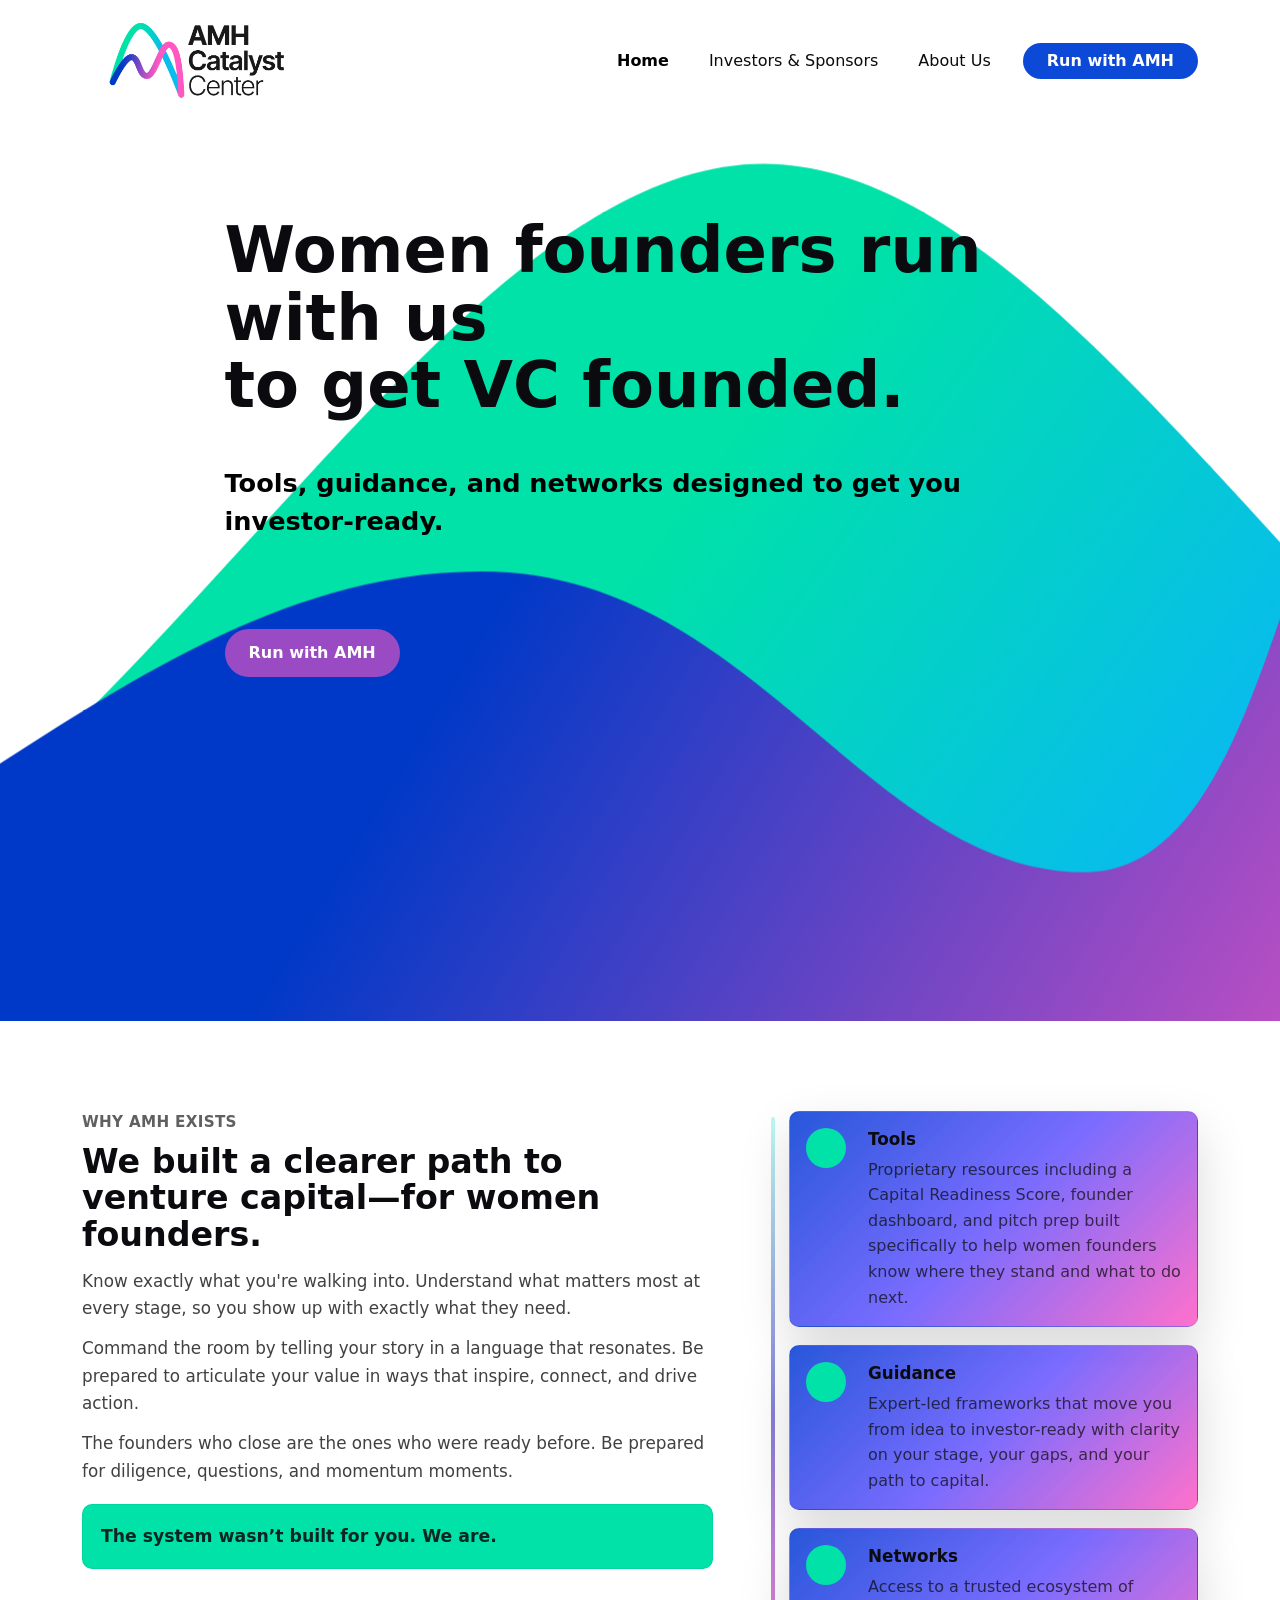
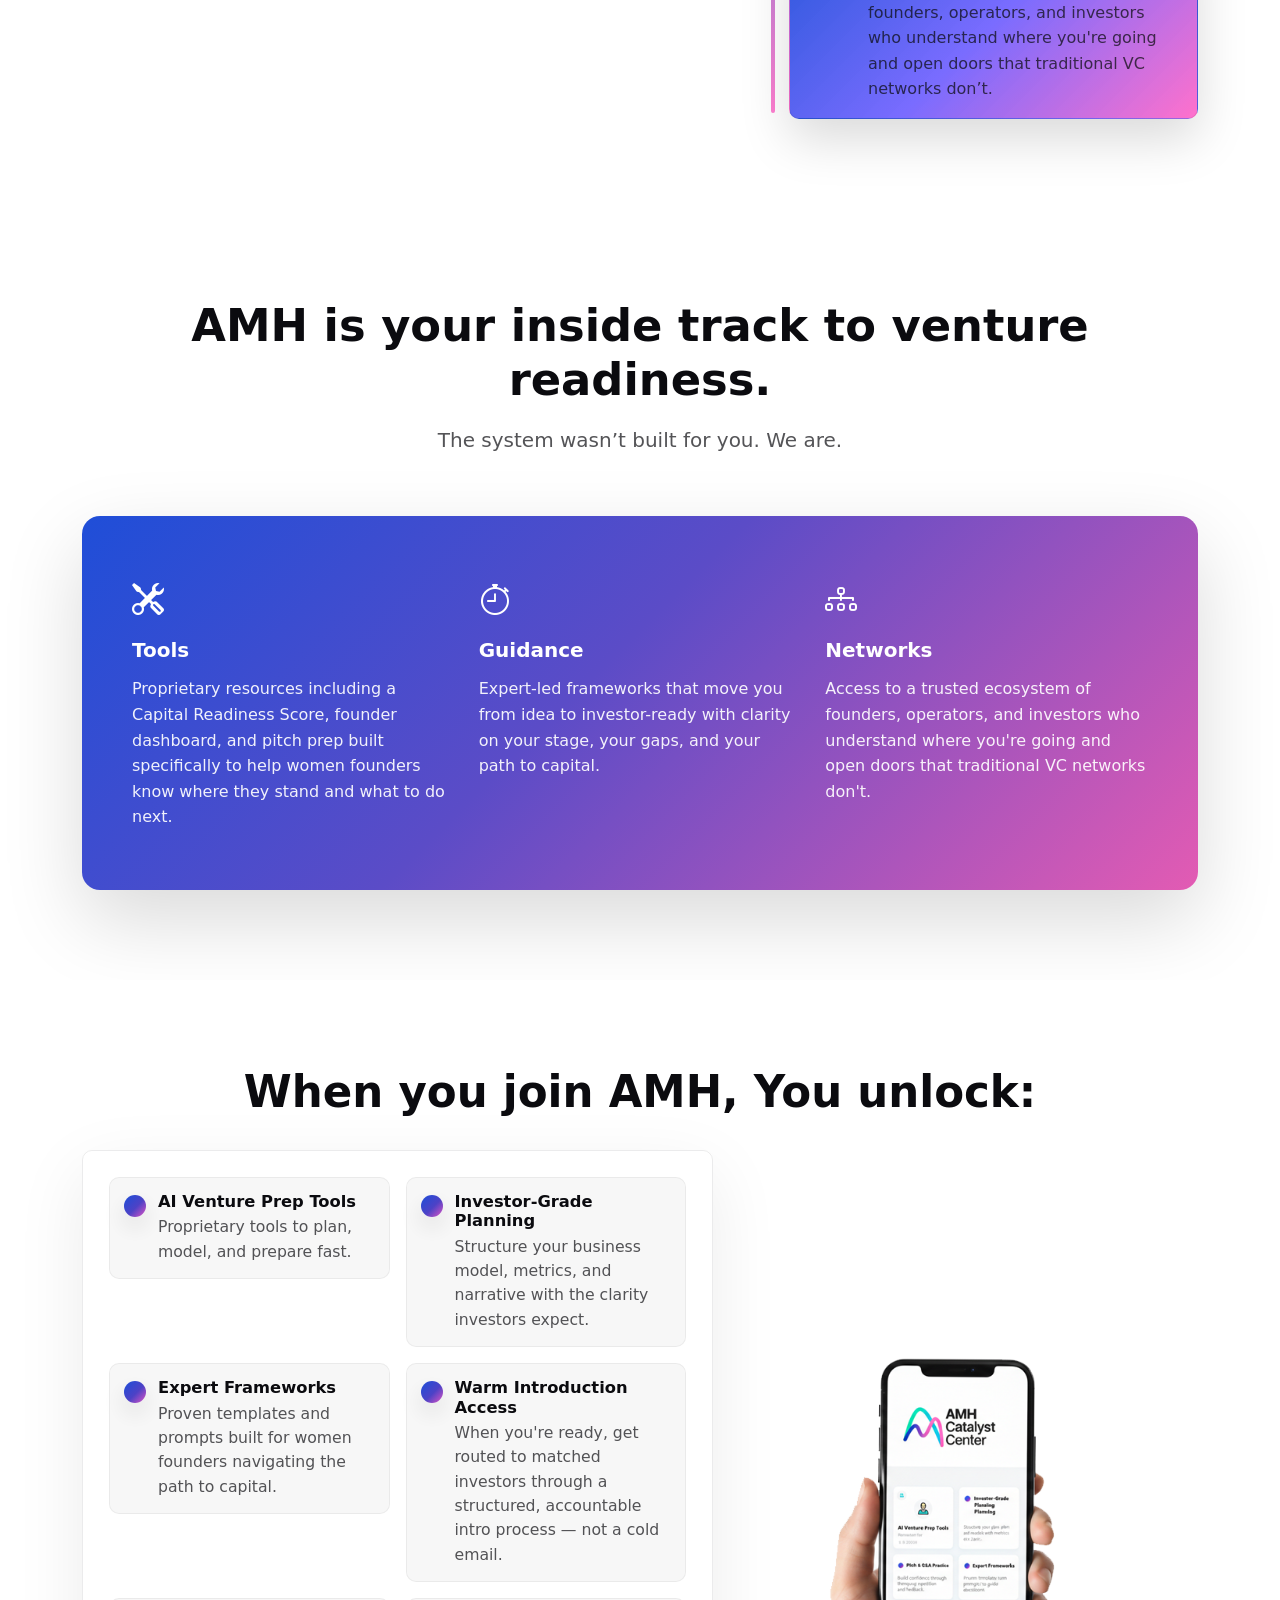
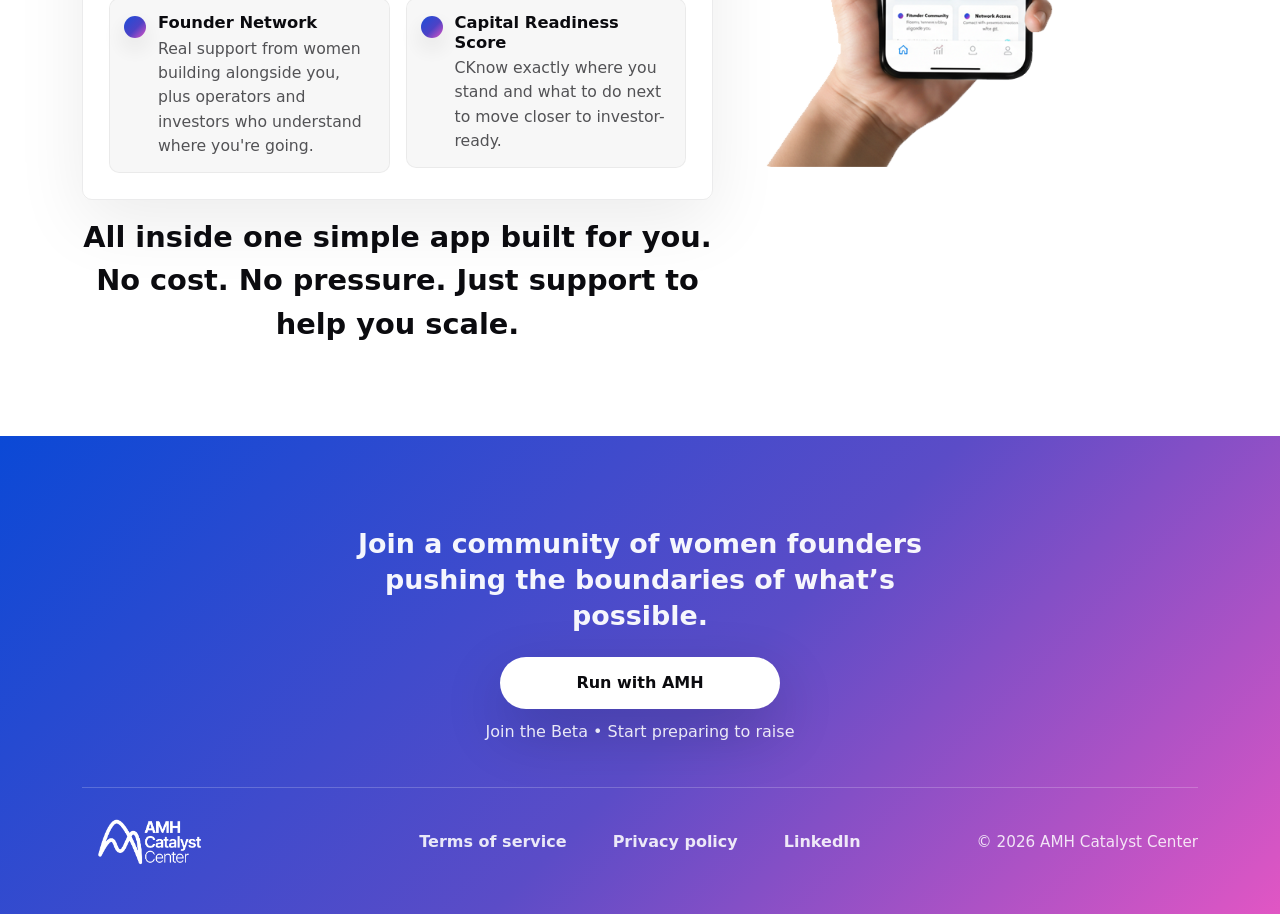
==== commit f871ebfd: "changes" ====
--- a/index.html
+++ b/index.html
@@ -14,14 +14,19 @@
     />
     <link href="https://unpkg.com/aos@2.3.4/dist/aos.css" rel="stylesheet" />
     <link rel="stylesheet" href="./style/style.css" />
-    <title>AMH Catalyst Center | Venture Capital Preparation for Women Founders</title>
+    <title>
+      AMH Catalyst Center | Venture Capital Preparation for Women Founders
+    </title>
   </head>
 
   <body>
     <header class="amh-header">
       <nav class="navbar navbar-expand-lg navbar-light">
         <div class="container">
-          <a class="navbar-brand d-flex align-items-center gap-2" href="./index.html">
+          <a
+            class="navbar-brand d-flex align-items-center gap-2"
+            href="./index.html"
+          >
             <img
               src="assets/amh_logo_1-color.png"
               class="amh-logo"
@@ -47,7 +52,9 @@
                 <a class="nav-link active" href="./index.html">Home</a>
               </li>
               <li class="nav-item">
-                <a class="nav-link" href="./investors.html">Investors &amp; Sponsors</a>
+                <a class="nav-link" href="./investors.html"
+                  >Investors &amp; Sponsors</a
+                >
               </li>
               <li class="nav-item">
                 <a class="nav-link" href="./about.html">About Us</a>
@@ -85,18 +92,19 @@
               <div class="amh-hero-copy">
                 <h1 class="amh-hero-title">
                   Women founders run with us<br />
-                  to scale their businesses<br />
-                  and confidently access venture capital.
+                  to get VC founded.<br />
                 </h1>
 
                 <p class="amh-hero-subtitle">
-                  Tools, guidance, networks, and community designed to get you
+                  Tools, guidance, and networks designed to get you
                   investor-ready.
                 </p>
               </div>
 
               <div class="amh-hero-actions">
-                <a href="./contact.html" class="btn amh-hero-cta rounded-pill px-4"
+                <a
+                  href="./contact.html"
+                  class="btn amh-hero-cta rounded-pill px-4"
                   >Run with AMH</a
                 >
               </div>
@@ -118,22 +126,24 @@
             </h2>
 
             <p class="amh-p">
-              We believe in a world where women founders can access the capital
-              they need and capital systems are built to support them.
+              Know exactly what you're walking into. Understand what matters
+              most at every stage, so you show up with exactly what they need.
             </p>
 
             <p class="amh-p">
-              After funding hundreds of founders, we’ve learned that raising
-              venture capital isn’t just about having a great idea.
+              Command the room by telling your story in a language that
+              resonates. Be prepared to articulate your value in ways that
+              inspire, connect, and drive action.
+            </p>
+
+            <p class="amh-p">
+              The founders who close are the ones who were ready before. Be
+              prepared for diligence, questions, and momentum moments.
             </p>
 
             <div class="amh-quote" data-aos="fade-up" data-aos-delay="120">
               <p>
-                <strong
-                  >But most women founders are expected to figure all of that
-                  out alone</strong
-                >, in systems that weren’t designed for us. So we built
-                something different.
+                <strong>The system wasn’t built for you. We are.</strong>
               </p>
             </div>
           </div>
@@ -146,12 +156,11 @@
               <article class="amh-step" data-aos="fade-up" data-aos-delay="0">
                 <div class="amh-step-dot"></div>
                 <div class="amh-step-body">
-                  <h3 class="amh-step-title">
-                    Knowing what investors actually care about.
-                  </h3>
+                  <h3 class="amh-step-title">Tools</h3>
                   <p class="amh-step-text">
-                    Clarify what matters most so you can focus your story and
-                    numbers.
+                    Proprietary resources including a Capital Readiness Score,
+                    founder dashboard, and pitch prep built specifically to help
+                    women founders know where they stand and what to do next.
                   </p>
                 </div>
               </article>
@@ -159,12 +168,11 @@
               <article class="amh-step" data-aos="fade-up" data-aos-delay="140">
                 <div class="amh-step-dot"></div>
                 <div class="amh-step-body">
-                  <h3 class="amh-step-title">
-                    Being able to explain your business in their language.
-                  </h3>
+                  <h3 class="amh-step-title">Guidance</h3>
                   <p class="amh-step-text">
-                    Translate your value into a pitch investors instantly
-                    understand.
+                    Expert-led frameworks that move you from idea to
+                    investor-ready with clarity on your stage, your gaps, and
+                    your path to capital.
                   </p>
                 </div>
               </article>
@@ -172,11 +180,11 @@
               <article class="amh-step" data-aos="fade-up" data-aos-delay="280">
                 <div class="amh-step-dot"></div>
                 <div class="amh-step-body">
-                  <h3 class="amh-step-title">
-                    Having numbers, strategy, and answers ready when it counts.
-                  </h3>
+                  <h3 class="amh-step-title">Networks</h3>
                   <p class="amh-step-text">
-                    Be prepared for diligence, questions, and momentum moments.
+                    Access to a trusted ecosystem of founders, operators, and
+                    investors who understand where you're going and open doors
+                    that traditional VC networks don’t.
                   </p>
                 </div>
               </article>
@@ -185,6 +193,7 @@
         </div>
       </div>
     </section>
+
     <section class="insid-track">
       <div class="container">
         <div class="insid-track__top">
@@ -192,62 +201,47 @@
             AMH is your inside track to venture readiness.
           </h2>
           <p class="insid-track__subtitle">
-            We give you everything you need before you pitch, so you show up
-            prepared and powerful.
+          The system wasn’t built for you. We are.
           </p>
         </div>
 
         <div class="insid-track__card">
           <div class="row g-4">
-            <div class="col-lg-3 col-md-6">
+            <div class="col-lg-4 col-md-6">
               <div class="insid-track__item">
                 <div class="insid-track__icon"><i class="bi bi-tools"></i></div>
                 <h3>Tools</h3>
                 <p>
-                  Proprietary AI-powered business planning, financial modeling,
-                  and pitch prep designed specifically for women founders.
+                  Proprietary resources including a Capital Readiness Score, founder dashboard, and pitch prep built specifically to help women founders know where they stand and what to do next.
                 </p>
               </div>
             </div>
 
-            <div class="col-lg-3 col-md-6">
+            <div class="col-lg-4 col-md-6">
               <div class="insid-track__item">
                 <div class="insid-track__icon">
                   <i class="bi bi-stopwatch"></i>
                 </div>
                 <h3>Guidance</h3>
                 <p>
-                  Expert-led frameworks and prompts that help you turn your idea
-                  into a fundable story.
+                 Expert-led frameworks that move you from idea to investor-ready with clarity on your stage, your gaps, and your path to capital.
                 </p>
               </div>
             </div>
 
-            <div class="col-lg-3 col-md-6">
+            <div class="col-lg-4 col-md-6">
               <div class="insid-track__item">
                 <div class="insid-track__icon">
                   <i class="bi bi-diagram-3"></i>
                 </div>
                 <h3>Networks</h3>
                 <p>
-                  Access to a trusted ecosystem of founders, operators, and
-                  investors who understand where you’re going.
+                  Access to a trusted ecosystem of founders, operators, and investors who understand where you're going and open doors that traditional VC networks don't.
                 </p>
               </div>
             </div>
 
-            <div class="col-lg-3 col-md-6">
-              <div class="insid-track__item">
-                <div class="insid-track__icon">
-                  <i class="bi bi-people"></i>
-                </div>
-                <h3>Community</h3>
-                <p>
-                  A supportive, women-led space where you can ask real
-                  questions, get real feedback, and run with confidence.
-                </p>
-              </div>
-            </div>
+      
           </div>
         </div>
       </div>
@@ -282,7 +276,7 @@
                     <span class="amh-unlock__check"></span>
                     <div class="amh-unlock__text">
                       <h3>Investor-Grade Planning</h3>
-                      <p>Structure your plan and metrics with clarity.</p>
+                      <p> Structure your business model, metrics, and narrative with the clarity investors expect.</p>
                     </div>
                   </div>
                 </div>
@@ -291,8 +285,8 @@
                   <div class="amh-unlock__item">
                     <span class="amh-unlock__check"></span>
                     <div class="amh-unlock__text">
-                      <h3>Pitch &amp; Q&amp;A Practice</h3>
-                      <p>Build confidence through repetition and feedback.</p>
+                      <h3>Expert Frameworks </h3>
+                      <p> Proven templates and prompts built for women founders navigating the path to capital.</p>
                     </div>
                   </div>
                 </div>
@@ -301,8 +295,8 @@
                   <div class="amh-unlock__item">
                     <span class="amh-unlock__check"></span>
                     <div class="amh-unlock__text">
-                      <h3>Expert Frameworks</h3>
-                      <p>Proven templates and prompts to guide decisions.</p>
+                      <h3>Warm Introduction Access</h3>
+                      <p>When you're ready, get routed to matched investors through a structured, accountable intro process — not a cold email.</p>
                     </div>
                   </div>
                 </div>
@@ -311,8 +305,8 @@
                   <div class="amh-unlock__item">
                     <span class="amh-unlock__check"></span>
                     <div class="amh-unlock__text">
-                      <h3>Founder Community</h3>
-                      <p>Real support from women building alongside you.</p>
+                      <h3>Founder Network</h3>
+                      <p> Real support from women building alongside you, plus operators and investors who understand where you're going.</p>
                     </div>
                   </div>
                 </div>
@@ -321,8 +315,8 @@
                   <div class="amh-unlock__item">
                     <span class="amh-unlock__check"></span>
                     <div class="amh-unlock__text">
-                      <h3>Network Access</h3>
-                      <p>Connect with operators and investors who get it.</p>
+                      <h3>Capital Readiness Score</h3>
+                      <p>CKnow exactly where you stand and what to do next to move closer to investor-ready.</p>
                     </div>
                   </div>
                 </div>
@@ -361,7 +355,9 @@
           </p>
 
           <div class="amh-footer__cta">
-            <a href="./contact.html" class="btn amh-footer__btn rounded-pill px-4"
+            <a
+              href="./contact.html"
+              class="btn amh-footer__btn rounded-pill px-4"
               >Run with AMH</a
             >
             <p class="amh-footer__note">
--- a/style/style.css
+++ b/style/style.css
@@ -199,7 +199,7 @@
 
 .amh-hero-title {
   margin-top: 150px;
-  font-size: 3rem;
+  font-size: 4rem;
   line-height: 1.05;
   font-weight: 700;
   color: var(--ink);
@@ -383,6 +383,7 @@
   color: rgba(11, 11, 15, 0.7);
   max-width: 60ch;
   margin: 0 auto;
+  font-size: 600;
 }
 
 .insid-track__card {
@@ -608,7 +609,6 @@
     background-position: 60% 58%;
   }
 }
-
 
 /*underpirced*/
 .amh-proof {
@@ -739,8 +739,6 @@
   text-align: center;
 }
 
-
-
 /*misses opoirtunitiees*/
 .amh-gradient-callout {
   padding-top: 120px;
@@ -872,10 +870,12 @@
 }
 
 .amh-credstrip__footer {
-  margin-top: 46px;
+  margin-top: 60px;
   text-align: center;
   border-top: 1px solid rgba(11, 11, 11, 0.08);
-  padding-top: 34px;
+  padding: 100px 30px;
+  background-color: #08bced;
+  border-radius: 10px;
 }
 
 .amh-credstrip__closing {
@@ -883,7 +883,7 @@
   max-width: 820px;
   color: rgba(11, 11, 11, 0.78);
   font-weight: 750;
-  font-size: 1.35rem;
+  font-size: 2.35rem;
   line-height: 1.45;
 }
 
@@ -914,7 +914,6 @@
   align-items: center !important;
 }
 
-
 /* footer */
 .amh-footer {
   padding: 90px 0 44px;
@@ -1022,8 +1021,6 @@
   color: rgba(255, 255, 255, 0.85);
 }
 
-
-
 /*about us*/
 .about {
   background: #ffffff;
@@ -1077,17 +1074,15 @@
   color: #0b0f1a;
 }
 
-
-.subtitle-about{
+.subtitle-about {
   margin-top: 100px;
 }
 .about__subtitle {
   margin: 0;
-  font-size: 1.7rem;
+  font-size: 2rem;
   line-height: 1.75;
   color: rgba(11, 15, 26, 0.78);
   max-width: 65ch;
-
 }
 .about__subtitle strong {
   font-weight: 800;
@@ -1126,14 +1121,14 @@
   letter-spacing: -0.02em;
   font-size: 2.1rem;
   line-height: 1.05;
-  color: rgba(255, 255, 255, 0.98);
+  color: rgb(0 226 168);
   text-shadow: 0 10px 26px rgba(11, 15, 26, 0.18);
   margin-bottom: 8px;
 }
 
 .about__statLabel {
   position: relative;
-  font-weight: 800;
+  font-weight: 500;
   font-size: 1.05rem;
   color: rgba(255, 255, 255, 0.92);
 }
@@ -1149,6 +1144,7 @@
   font-size: 1.8rem;
   font-weight: 650;
   color: rgba(11, 15, 26, 0.72);
+  text-align: center;
 }
 
 .about__highlight {
@@ -1164,7 +1160,7 @@
   margin: 0;
   font-weight: 800;
   line-height: 1.55;
-  color: rgba(11, 15, 26, 0.90);
+  color: rgba(11, 15, 26, 0.9);
   font-size: 1.8rem;
 }
 
@@ -1172,14 +1168,13 @@
   display: grid;
   gap: 14px;
   margin-bottom: 18px;
-  
 }
 
 .about__copy p {
   margin: 0;
   line-height: 1.75;
   color: rgba(11, 15, 26, 0.78);
-  font-size: 1.3rem;
+  font-size: 1.25rem;
   max-width: 110ch;
 }
 
@@ -1200,7 +1195,7 @@
   background: linear-gradient(
     180deg,
     rgba(255, 255, 255, 0.14) 0%,
-    rgba(11, 15, 26, 0.10) 100%
+    rgba(11, 15, 26, 0.1) 100%
   );
   pointer-events: none;
 }
@@ -1232,7 +1227,10 @@
   color: #ffffff;
   background: #0b49ff;
   box-shadow: 0 16px 42px rgba(11, 15, 26, 0.14);
-  transition: transform 200ms ease, box-shadow 200ms ease, filter 200ms ease;
+  transition:
+    transform 200ms ease,
+    box-shadow 200ms ease,
+    filter 200ms ease;
   text-decoration: none;
 }
 
@@ -1377,6 +1375,125 @@
   transform: scaleX(1);
 }
 
+/*investors*/
+.amh-investors {
+  position: relative;
+  padding: 110px 0 80px;
+  background: #f5f5f7;
+  overflow: hidden;
+}
+
+.amh-investors__intro {
+  margin-bottom: 38px;
+}
+
+.amh-investors__eyebrow {
+  display: inline-block;
+  margin-bottom: 14px;
+  font-size: 13px;
+  font-weight: 600;
+  letter-spacing: 1.4px;
+  text-transform: uppercase;
+  color: #6e6e78;
+}
+
+.amh-investors__title {
+  margin: 0;
+  font-size: 46px;
+  line-height: 1.08;
+  font-weight: 600;
+  letter-spacing: -0.02em;
+  color: #0b0b0f;
+  max-width: 520px;
+}
+
+.amh-investors__text {
+  margin: 0;
+  max-width: 620px;
+  font-size: 21px;
+  line-height: 1.5;
+  font-weight: 400;
+  color: #30303a;
+}
+
+.amh-investors__panel {
+  position: relative;
+  padding: 42px 38px;
+  border-radius: 24px;
+  background: linear-gradient(
+    135deg,
+    rgba(20, 45, 190, 0.96) 0%,
+    rgba(111, 70, 209, 0.92) 48%,
+    rgba(241, 84, 185, 0.92) 100%
+  );
+  overflow: hidden;
+  box-shadow: 0 24px 70px rgba(39, 37, 76, 0.18);
+}
+
+.amh-investors__glow {
+  position: absolute;
+  border-radius: 999px;
+  filter: blur(70px);
+  opacity: 0.8;
+  pointer-events: none;
+}
+
+.amh-investors__glow--left {
+  width: 260px;
+  height: 260px;
+  left: -60px;
+  top: -40px;
+  background: rgba(178, 249, 241, 0.22);
+}
+
+.amh-investors__glow--right {
+  width: 300px;
+  height: 300px;
+  right: -80px;
+  bottom: -80px;
+  background: rgba(255, 255, 255, 0.12);
+}
+
+.amh-investors__logos {
+  position: relative;
+  z-index: 2;
+  display: grid;
+  grid-template-columns: repeat(3, 1fr);
+  gap: 20px;
+}
+
+.amh-investors__logo-card {
+  min-height: 130px;
+  border-radius: 20px;
+  background: rgba(255, 255, 255, 0.12);
+  border: 1px solid rgba(255, 255, 255, 0.16);
+  backdrop-filter: blur(10px);
+  -webkit-backdrop-filter: blur(10px);
+  display: flex;
+  align-items: center;
+  justify-content: center;
+  padding: 28px;
+  transition:
+    transform 0.35s ease,
+    background 0.35s ease,
+    border-color 0.35s ease;
+}
+
+.amh-investors__logo-card:hover {
+  transform: translateY(-4px);
+  background: rgba(255, 255, 255, 0.16);
+  border-color: rgba(255, 255, 255, 0.28);
+}
+
+.amh-investors__logo-card img {
+  max-width: 100%;
+  max-height: 70px;
+  width: auto;
+  height: auto;
+  object-fit: contain;
+  filter: brightness(0) invert(1);
+  opacity: 0.96;
+}
 /* =========================
    TABLET (<= 991.98px)
    ========================= */
@@ -1841,6 +1958,8 @@
   .contact__btn {
     width: 100%;
   }
+  /*investors*/
+  
 }
 
 /* =========================
@@ -2117,4 +2236,62 @@
   .contact__btn {
     width: 100%;
   }
-}+  .amh-investors {
+    padding: 70px 0 60px;
+  }
+
+  .amh-investors__intro {
+    margin-bottom: 28px;
+    text-align: center;
+  }
+
+  .amh-investors__title {
+    font-size: 30px;
+    line-height: 1.15;
+    max-width: 100%;
+    margin: 0 auto 10px;
+  }
+
+  .amh-investors__text {
+    font-size: 16px;
+    line-height: 1.5;
+    max-width: 100%;
+    margin: 0 auto;
+  }
+
+  .amh-investors__panel {
+    padding: 26px 18px;
+    border-radius: 20px;
+  }
+
+  .amh-investors__logos {
+    grid-template-columns: 1fr;
+    gap: 14px;
+  }
+
+  .amh-investors__logo-card {
+    min-height: 100px;
+    padding: 20px;
+    border-radius: 16px;
+  }
+
+  .amh-investors__logo-card img {
+    max-height: 34px;
+  }
+
+  .amh-investors__glow--left {
+    width: 180px;
+    height: 180px;
+    left: -60px;
+    top: -40px;
+    opacity: 0.6;
+  }
+
+  .amh-investors__glow--right {
+    width: 200px;
+    height: 200px;
+    right: -70px;
+    bottom: -70px;
+    opacity: 0.5;
+  }
+}
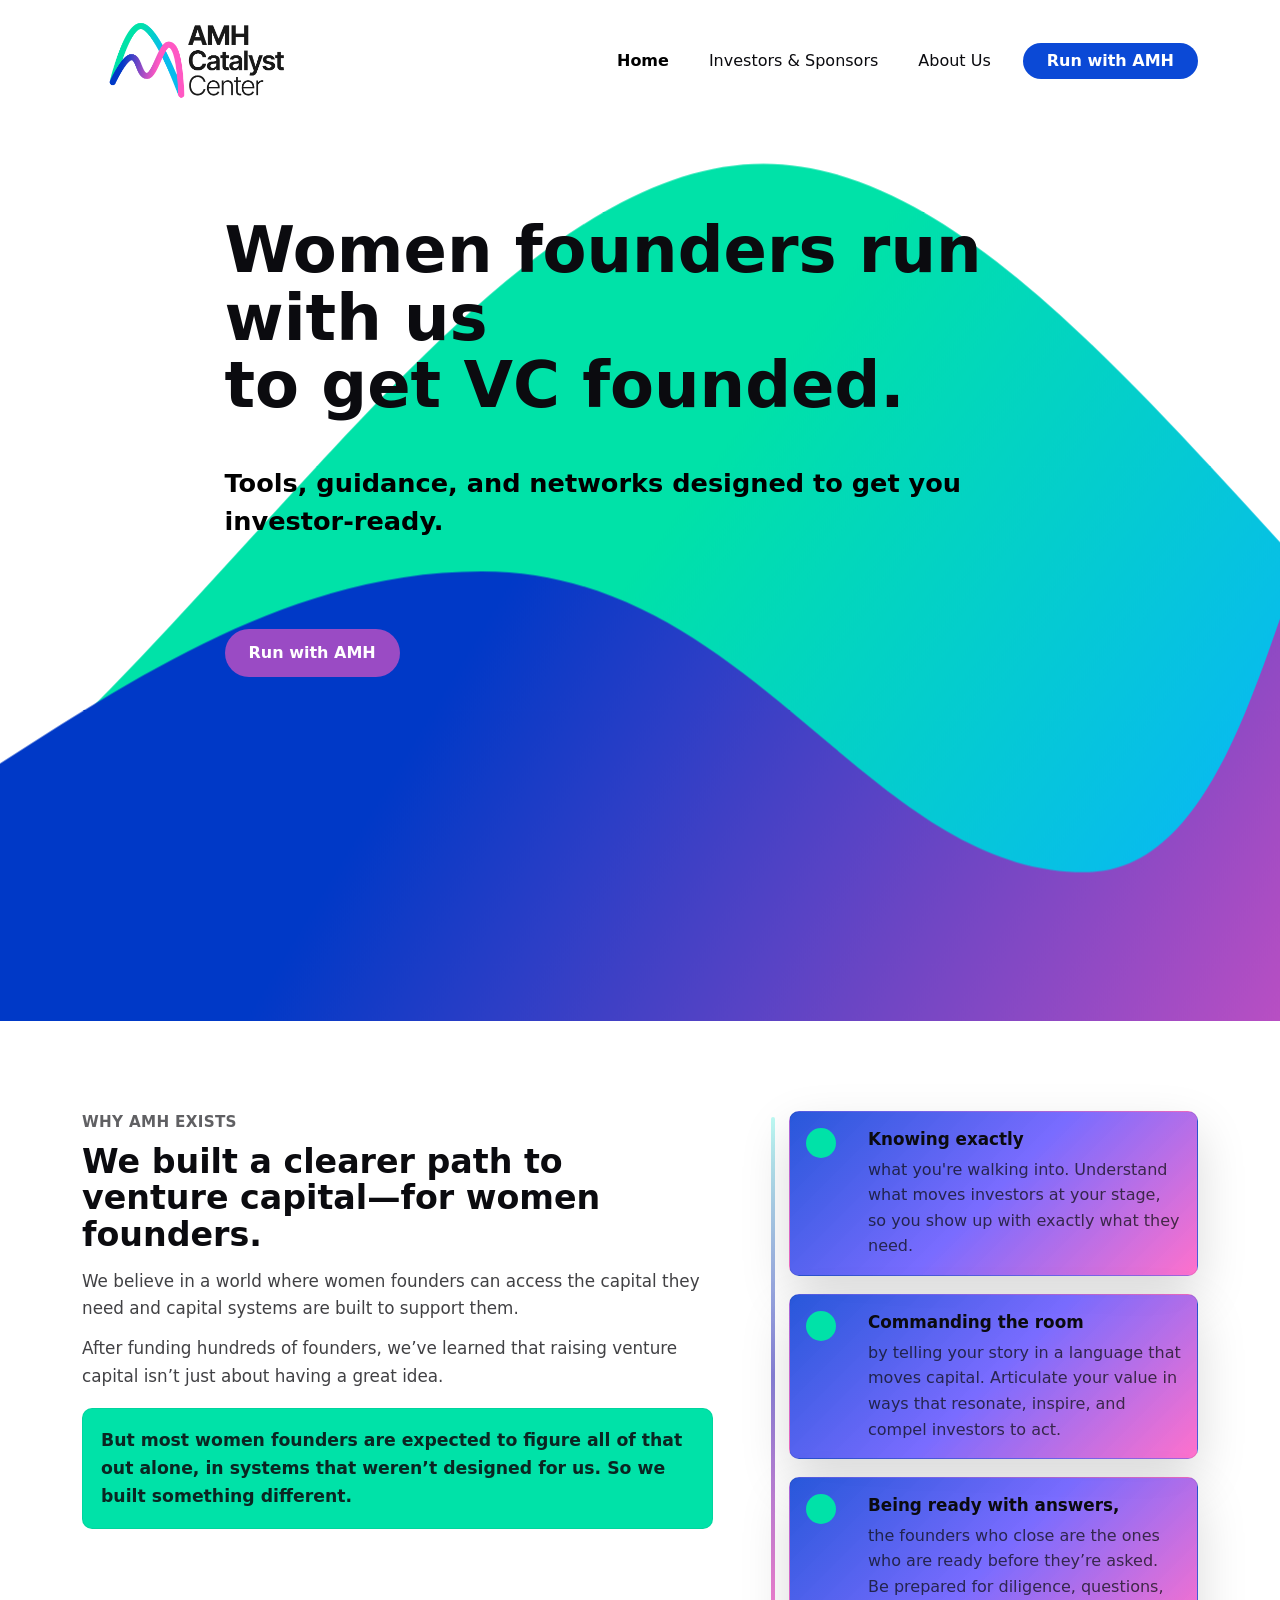
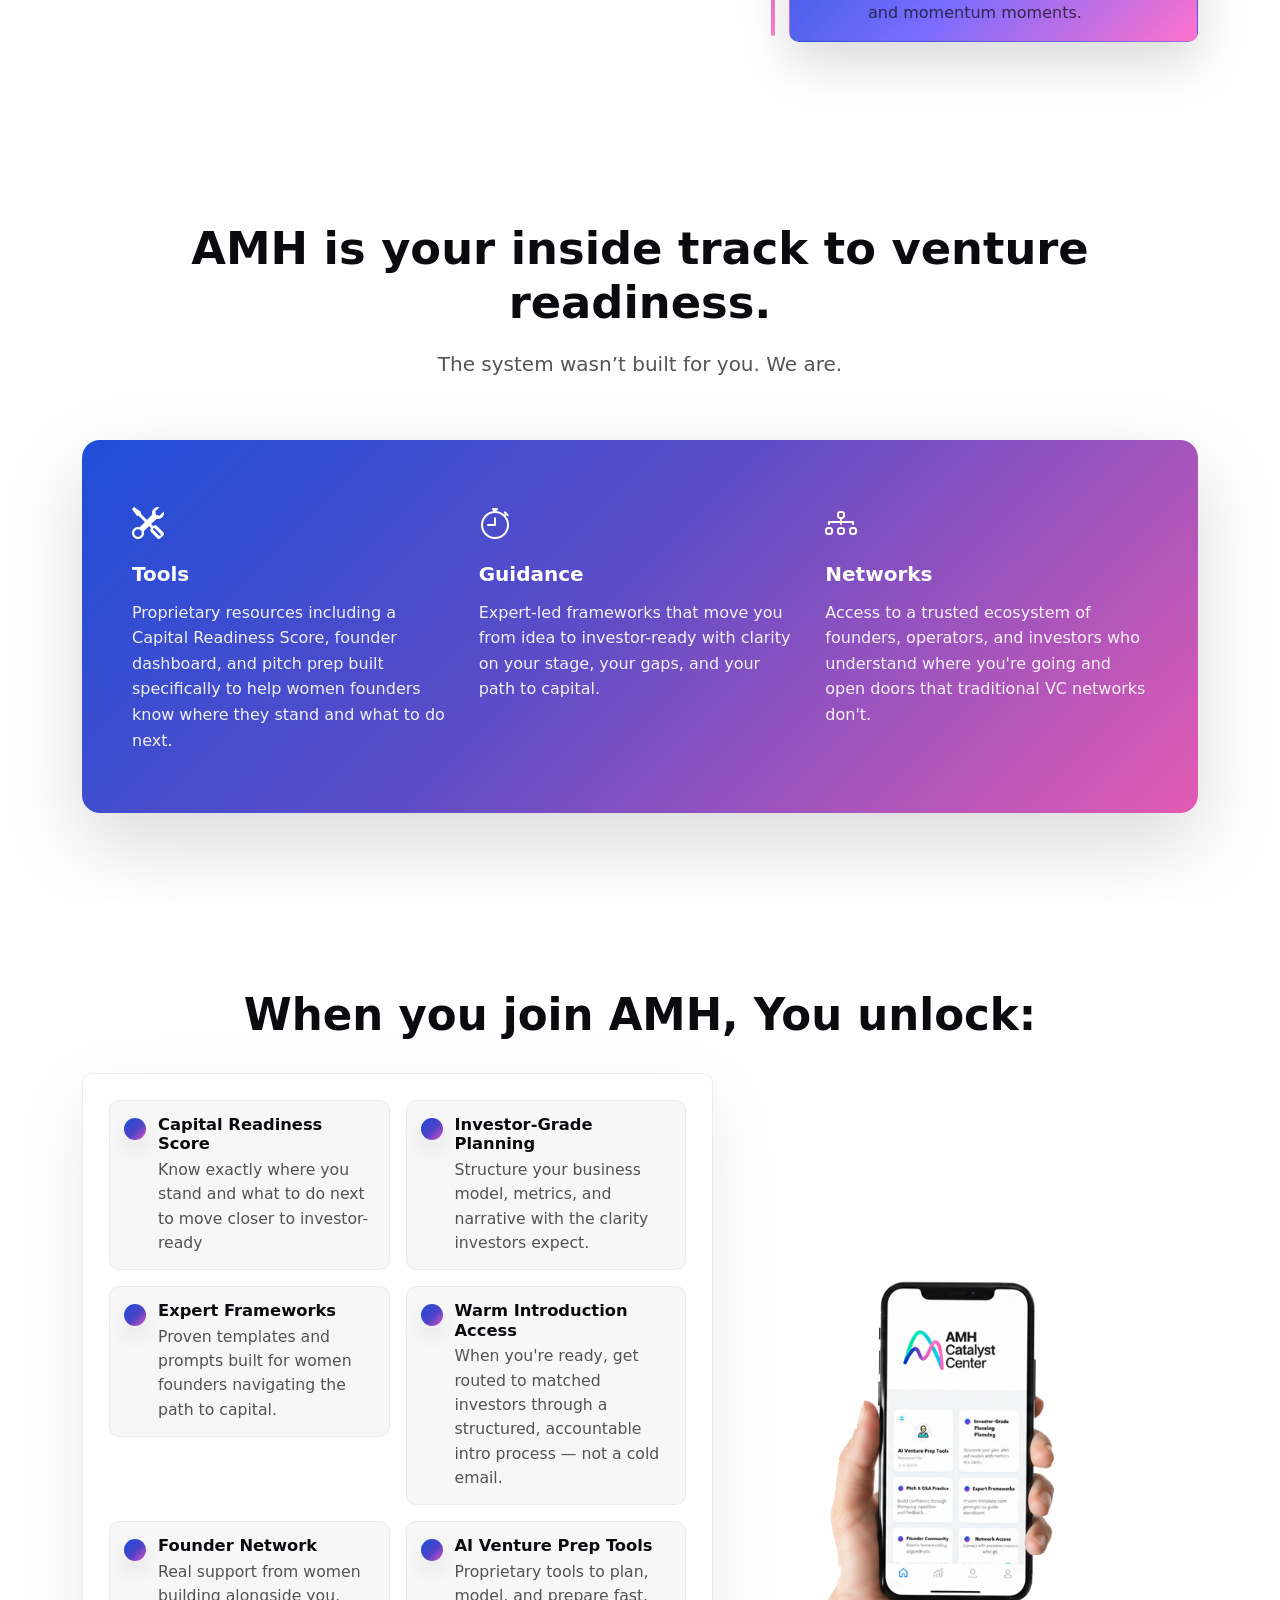
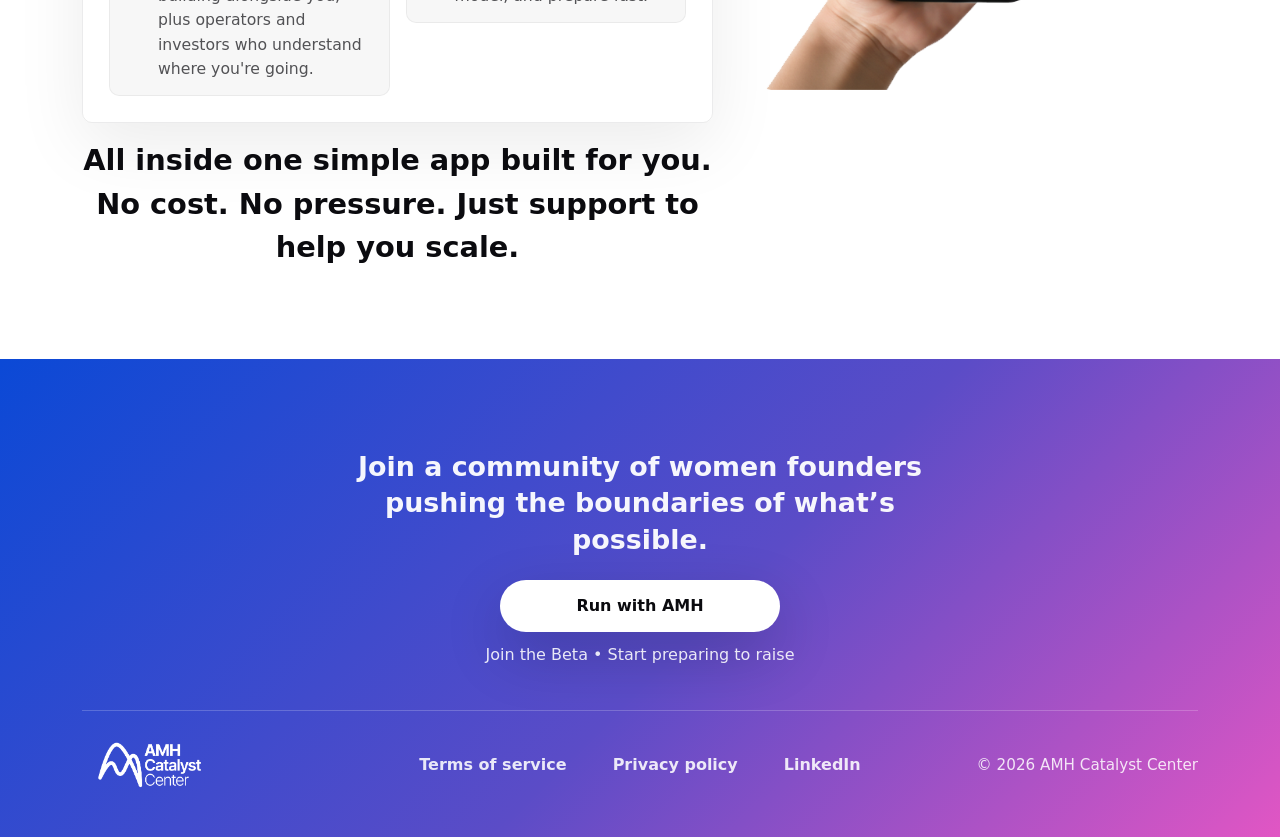
==== commit 125b9ffb: "changes" ====
--- a/index.html
+++ b/index.html
@@ -126,24 +126,18 @@
             </h2>
 
             <p class="amh-p">
-              Know exactly what you're walking into. Understand what matters
-              most at every stage, so you show up with exactly what they need.
+              We believe in a world where women founders can access the capital they need and capital systems are built to support them.
             </p>
 
             <p class="amh-p">
-              Command the room by telling your story in a language that
-              resonates. Be prepared to articulate your value in ways that
-              inspire, connect, and drive action.
-            </p>
-
-            <p class="amh-p">
-              The founders who close are the ones who were ready before. Be
-              prepared for diligence, questions, and momentum moments.
+              
+              After funding hundreds of founders, we’ve learned that raising venture capital isn’t just about having a great idea.
+            
             </p>
 
             <div class="amh-quote" data-aos="fade-up" data-aos-delay="120">
               <p>
-                <strong>The system wasn’t built for you. We are.</strong>
+                <strong>But most women founders are expected to figure all of that out alone, in systems that weren’t designed for us. So we built something different.</strong>
               </p>
             </div>
           </div>
@@ -156,11 +150,10 @@
               <article class="amh-step" data-aos="fade-up" data-aos-delay="0">
                 <div class="amh-step-dot"></div>
                 <div class="amh-step-body">
-                  <h3 class="amh-step-title">Tools</h3>
+                  <h3 class="amh-step-title">Knowing exactly</h3>
                   <p class="amh-step-text">
-                    Proprietary resources including a Capital Readiness Score,
-                    founder dashboard, and pitch prep built specifically to help
-                    women founders know where they stand and what to do next.
+                     what you're walking into. Understand what moves investors at your stage, so you show up with exactly what they need.
+
                   </p>
                 </div>
               </article>
@@ -168,11 +161,9 @@
               <article class="amh-step" data-aos="fade-up" data-aos-delay="140">
                 <div class="amh-step-dot"></div>
                 <div class="amh-step-body">
-                  <h3 class="amh-step-title">Guidance</h3>
+                  <h3 class="amh-step-title">Commanding the room</h3>
                   <p class="amh-step-text">
-                    Expert-led frameworks that move you from idea to
-                    investor-ready with clarity on your stage, your gaps, and
-                    your path to capital.
+                     by telling your story in a language that moves capital. Articulate your value in ways that resonate, inspire, and compel investors to act.
                   </p>
                 </div>
               </article>
@@ -180,11 +171,10 @@
               <article class="amh-step" data-aos="fade-up" data-aos-delay="280">
                 <div class="amh-step-dot"></div>
                 <div class="amh-step-body">
-                  <h3 class="amh-step-title">Networks</h3>
+                  <h3 class="amh-step-title">Being ready with answers,</h3>
                   <p class="amh-step-text">
-                    Access to a trusted ecosystem of founders, operators, and
-                    investors who understand where you're going and open doors
-                    that traditional VC networks don’t.
+                    the founders who close are the ones who are ready before they’re asked. Be prepared for diligence, questions, and momentum moments.
+
                   </p>
                 </div>
               </article>
@@ -265,58 +255,58 @@
                   <div class="amh-unlock__item">
                     <span class="amh-unlock__check"></span>
                     <div class="amh-unlock__text">
+                      <h3>Capital Readiness Score</h3>
+                      <p>Know exactly where you stand and what to do next to move closer to investor-ready</p>
+                    </div>
+                  </div>
+                </div>
+
+                <div class="col-md-6" data-aos="fade-up" data-aos-delay="160">
+                  <div class="amh-unlock__item">
+                    <span class="amh-unlock__check"></span>
+                    <div class="amh-unlock__text">
+                      <h3>Investor-Grade Planning</h3>
+                      <p> Structure your business model, metrics, and narrative with the clarity investors expect.</p>
+                    </div>
+                  </div>
+                </div>
+
+                <div class="col-md-6" data-aos="fade-up" data-aos-delay="200">
+                  <div class="amh-unlock__item">
+                    <span class="amh-unlock__check"></span>
+                    <div class="amh-unlock__text">
+                      <h3>Expert Frameworks </h3>
+                      <p> Proven templates and prompts built for women founders navigating the path to capital.</p>
+                    </div>
+                  </div>
+                </div>
+
+                <div class="col-md-6" data-aos="fade-up" data-aos-delay="240">
+                  <div class="amh-unlock__item">
+                    <span class="amh-unlock__check"></span>
+                    <div class="amh-unlock__text">
+                      <h3>Warm Introduction Access</h3>
+                      <p>When you're ready, get routed to matched investors through a structured, accountable intro process — not a cold email.</p>
+                    </div>
+                  </div>
+                </div>
+
+                <div class="col-md-6" data-aos="fade-up" data-aos-delay="280">
+                  <div class="amh-unlock__item">
+                    <span class="amh-unlock__check"></span>
+                    <div class="amh-unlock__text">
+                      <h3>Founder Network</h3>
+                      <p> Real support from women building alongside you, plus operators and investors who understand where you're going.</p>
+                    </div>
+                  </div>
+                </div>
+
+                <div class="col-md-6" data-aos="fade-up" data-aos-delay="320">
+                  <div class="amh-unlock__item">
+                    <span class="amh-unlock__check"></span>
+                    <div class="amh-unlock__text">
                       <h3>AI Venture Prep Tools</h3>
                       <p>Proprietary tools to plan, model, and prepare fast.</p>
-                    </div>
-                  </div>
-                </div>
-
-                <div class="col-md-6" data-aos="fade-up" data-aos-delay="160">
-                  <div class="amh-unlock__item">
-                    <span class="amh-unlock__check"></span>
-                    <div class="amh-unlock__text">
-                      <h3>Investor-Grade Planning</h3>
-                      <p> Structure your business model, metrics, and narrative with the clarity investors expect.</p>
-                    </div>
-                  </div>
-                </div>
-
-                <div class="col-md-6" data-aos="fade-up" data-aos-delay="200">
-                  <div class="amh-unlock__item">
-                    <span class="amh-unlock__check"></span>
-                    <div class="amh-unlock__text">
-                      <h3>Expert Frameworks </h3>
-                      <p> Proven templates and prompts built for women founders navigating the path to capital.</p>
-                    </div>
-                  </div>
-                </div>
-
-                <div class="col-md-6" data-aos="fade-up" data-aos-delay="240">
-                  <div class="amh-unlock__item">
-                    <span class="amh-unlock__check"></span>
-                    <div class="amh-unlock__text">
-                      <h3>Warm Introduction Access</h3>
-                      <p>When you're ready, get routed to matched investors through a structured, accountable intro process — not a cold email.</p>
-                    </div>
-                  </div>
-                </div>
-
-                <div class="col-md-6" data-aos="fade-up" data-aos-delay="280">
-                  <div class="amh-unlock__item">
-                    <span class="amh-unlock__check"></span>
-                    <div class="amh-unlock__text">
-                      <h3>Founder Network</h3>
-                      <p> Real support from women building alongside you, plus operators and investors who understand where you're going.</p>
-                    </div>
-                  </div>
-                </div>
-
-                <div class="col-md-6" data-aos="fade-up" data-aos-delay="320">
-                  <div class="amh-unlock__item">
-                    <span class="amh-unlock__check"></span>
-                    <div class="amh-unlock__text">
-                      <h3>Capital Readiness Score</h3>
-                      <p>CKnow exactly where you stand and what to do next to move closer to investor-ready.</p>
                     </div>
                   </div>
                 </div>
--- a/style/style.css
+++ b/style/style.css
@@ -333,8 +333,8 @@
 }
 
 .amh-step-dot {
-  width: 40px;
-  height: 40px;
+  width: 30px;
+  height: 30px;
   border-radius: 999px;
   display: flex;
   align-items: center;
@@ -1079,7 +1079,7 @@
 }
 .about__subtitle {
   margin: 0;
-  font-size: 2rem;
+  font-size: 1.8rem;
   line-height: 1.75;
   color: rgba(11, 15, 26, 0.78);
   max-width: 65ch;
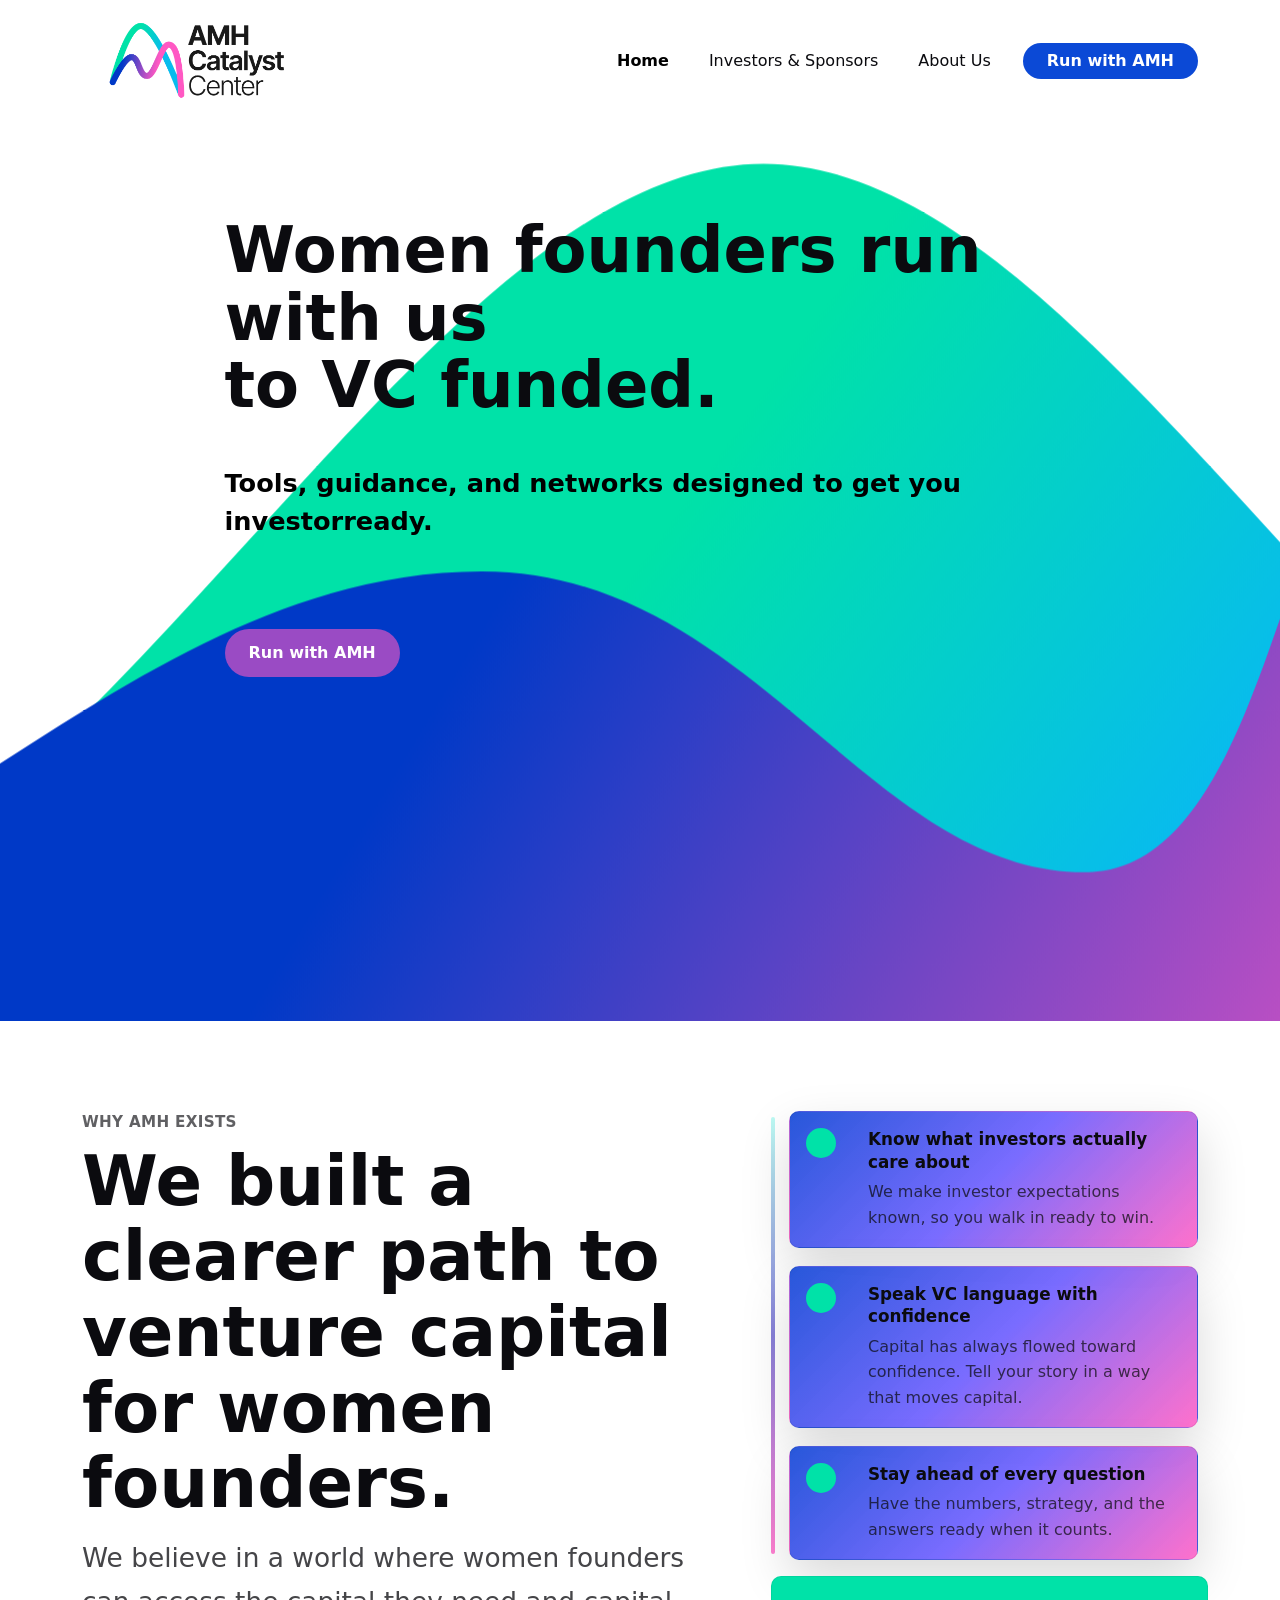
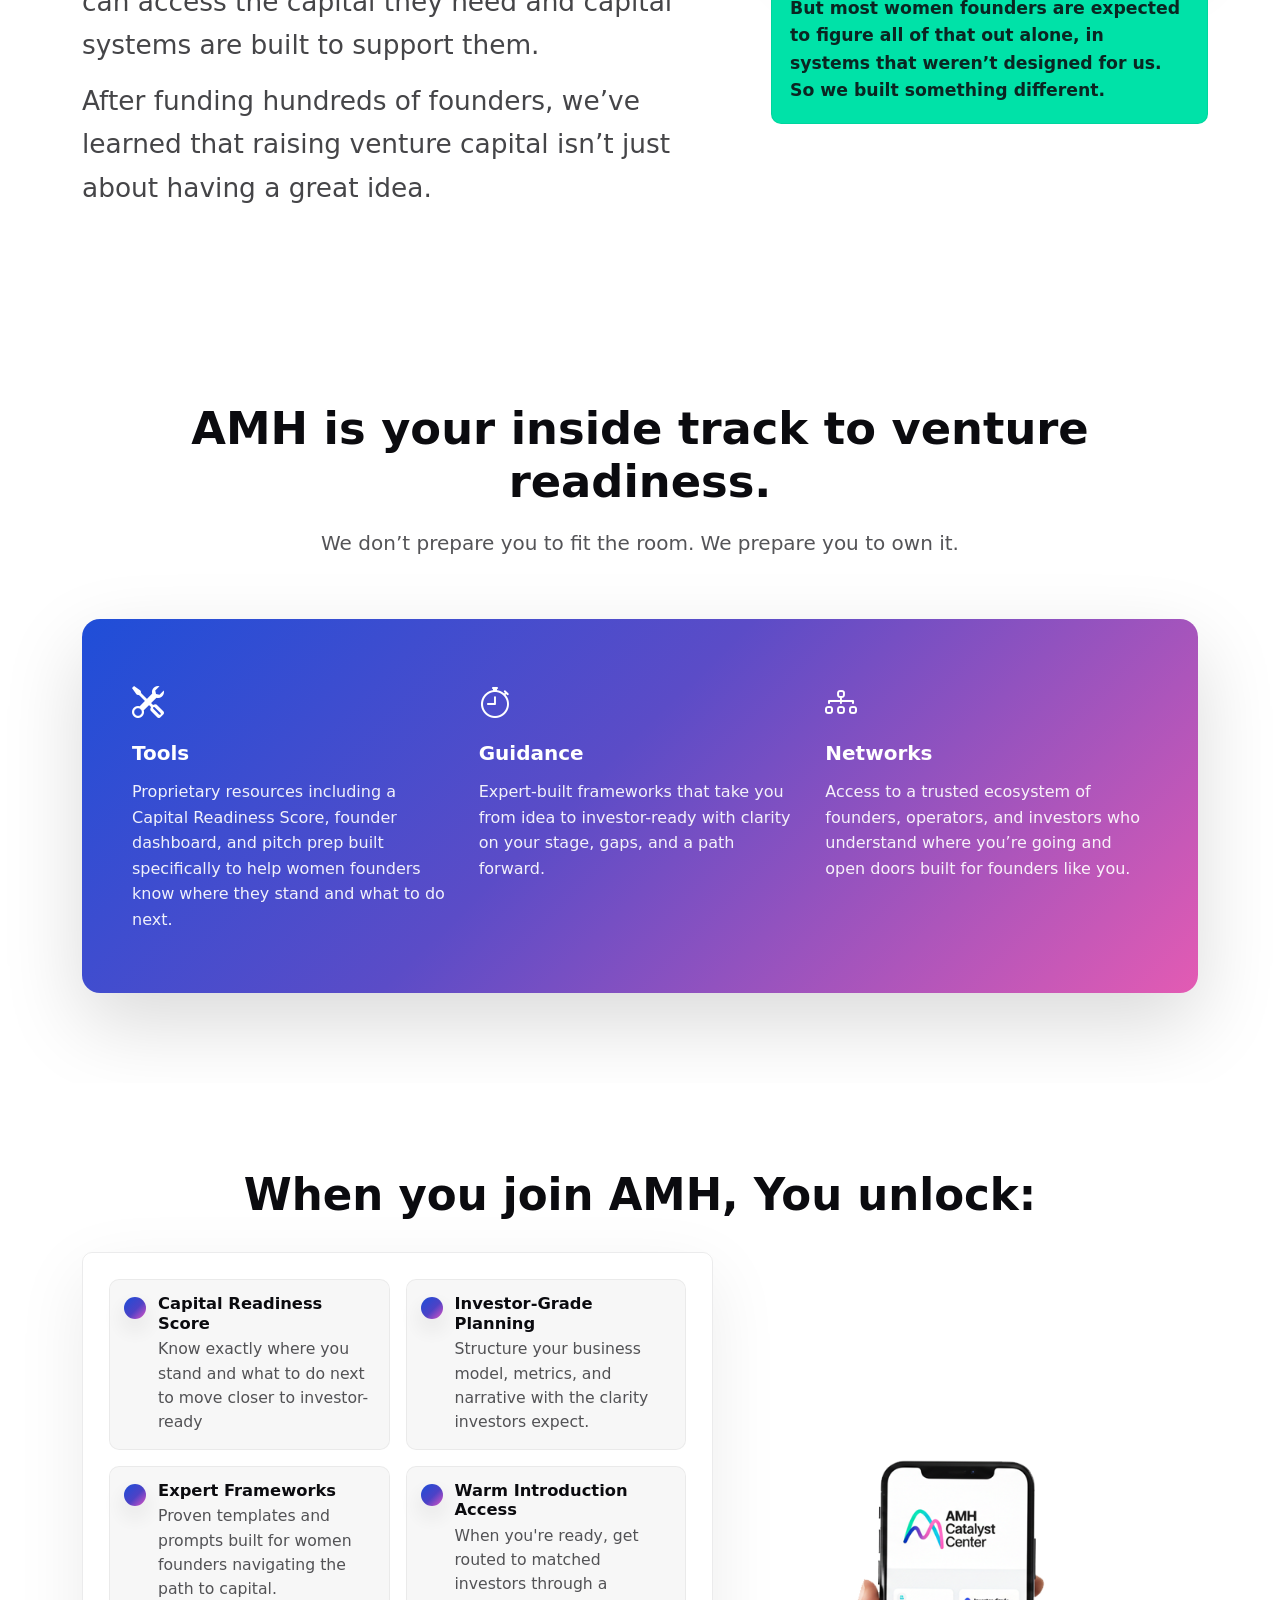
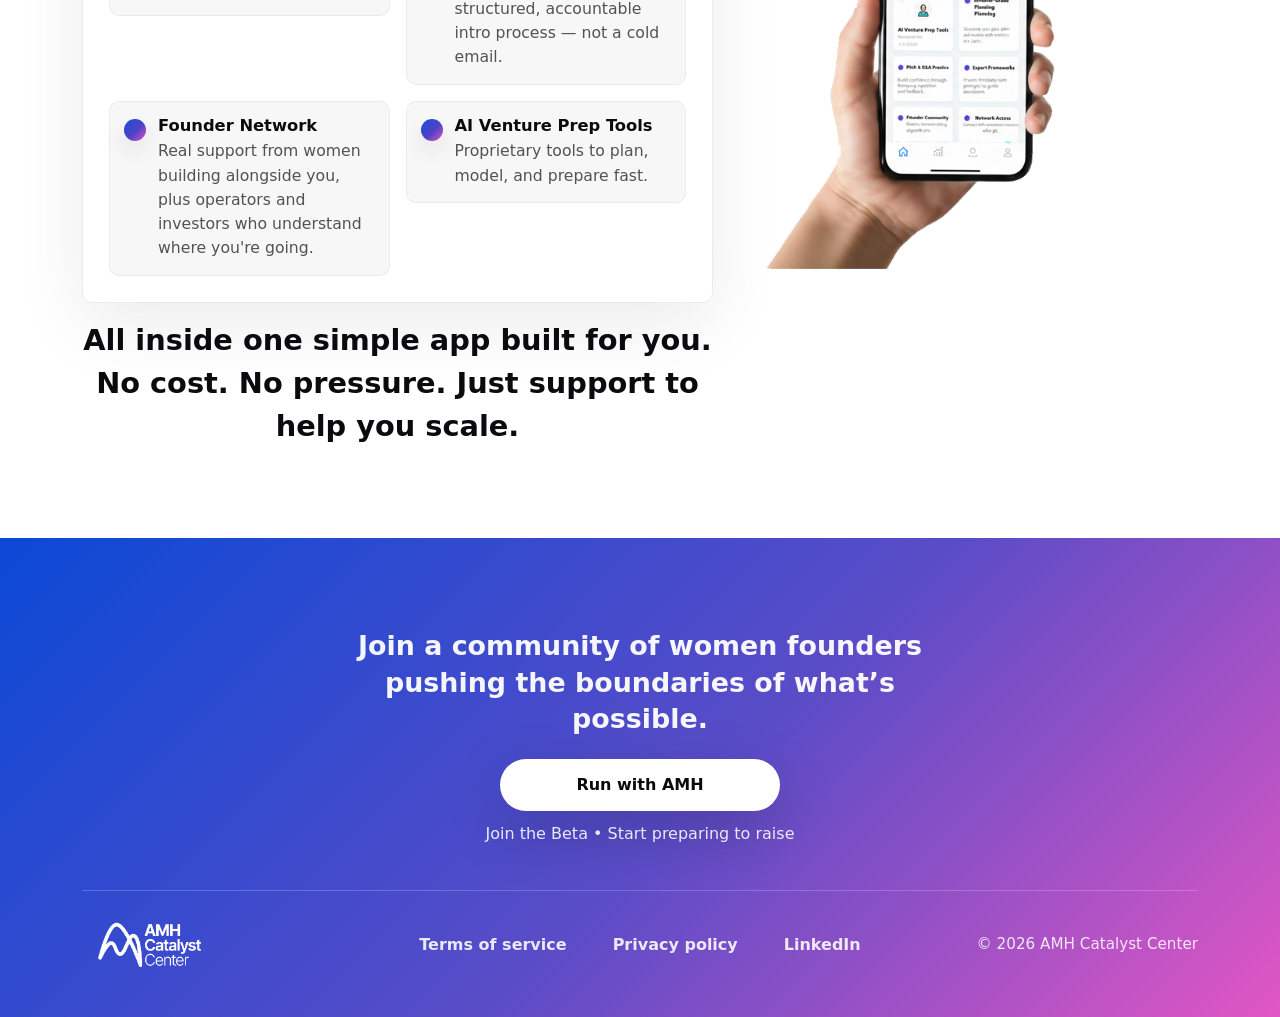
==== commit 511cc6aa: "changes" ====
--- a/index.html
+++ b/index.html
@@ -92,12 +92,12 @@
               <div class="amh-hero-copy">
                 <h1 class="amh-hero-title">
                   Women founders run with us<br />
-                  to get VC founded.<br />
+                  to VC funded.<br />
                 </h1>
 
                 <p class="amh-hero-subtitle">
                   Tools, guidance, and networks designed to get you
-                  investor-ready.
+                  investorready.
                 </p>
               </div>
 
@@ -122,24 +122,18 @@
             <p class="amh-eyebrow">Why AMH exists</p>
 
             <h2 class="amh-h2">
-              We built a clearer path to venture capital—for women founders.
+              We built a clearer path to venture capital for women founders.
             </h2>
 
             <p class="amh-p">
-              We believe in a world where women founders can access the capital they need and capital systems are built to support them.
+              We believe in a world where women founders can access the capital
+              they need and capital systems are built to support them.
             </p>
 
             <p class="amh-p">
-              
-              After funding hundreds of founders, we’ve learned that raising venture capital isn’t just about having a great idea.
-            
+              After funding hundreds of founders, we’ve learned that raising
+              venture capital isn’t just about having a great idea.
             </p>
-
-            <div class="amh-quote" data-aos="fade-up" data-aos-delay="120">
-              <p>
-                <strong>But most women founders are expected to figure all of that out alone, in systems that weren’t designed for us. So we built something different.</strong>
-              </p>
-            </div>
           </div>
 
           <!-- RIGHT: timeline -->
@@ -150,10 +144,12 @@
               <article class="amh-step" data-aos="fade-up" data-aos-delay="0">
                 <div class="amh-step-dot"></div>
                 <div class="amh-step-body">
-                  <h3 class="amh-step-title">Knowing exactly</h3>
+                  <h3 class="amh-step-title">
+                    Know what investors actually care about
+                  </h3>
                   <p class="amh-step-text">
-                     what you're walking into. Understand what moves investors at your stage, so you show up with exactly what they need.
-
+                    We make investor expectations known, so you walk in ready to
+                    win.
                   </p>
                 </div>
               </article>
@@ -161,9 +157,12 @@
               <article class="amh-step" data-aos="fade-up" data-aos-delay="140">
                 <div class="amh-step-dot"></div>
                 <div class="amh-step-body">
-                  <h3 class="amh-step-title">Commanding the room</h3>
+                  <h3 class="amh-step-title">
+                    Speak VC language with confidence
+                  </h3>
                   <p class="amh-step-text">
-                     by telling your story in a language that moves capital. Articulate your value in ways that resonate, inspire, and compel investors to act.
+                    Capital has always flowed toward confidence. Tell your story
+                    in a way that moves capital.
                   </p>
                 </div>
               </article>
@@ -171,13 +170,27 @@
               <article class="amh-step" data-aos="fade-up" data-aos-delay="280">
                 <div class="amh-step-dot"></div>
                 <div class="amh-step-body">
-                  <h3 class="amh-step-title">Being ready with answers,</h3>
+                  <h3 class="amh-step-title">Stay ahead of every question</h3>
                   <p class="amh-step-text">
-                    the founders who close are the ones who are ready before they’re asked. Be prepared for diligence, questions, and momentum moments.
-
+                    Have the numbers, strategy, and the answers ready when it
+                    counts.
                   </p>
                 </div>
               </article>
+            </div>
+
+            <div
+              class="amh-quote amh-quote--below"
+              data-aos="fade-up"
+              data-aos-delay="360"
+            >
+              <p>
+                <strong>
+                  But most women founders are expected to figure all of that out
+                  alone, in systems that weren’t designed for us. So we built
+                  something different.
+                </strong>
+              </p>
             </div>
           </div>
         </div>
@@ -191,7 +204,7 @@
             AMH is your inside track to venture readiness.
           </h2>
           <p class="insid-track__subtitle">
-          The system wasn’t built for you. We are.
+            We don’t prepare you to fit the room. We prepare you to own it.
           </p>
         </div>
 
@@ -202,7 +215,9 @@
                 <div class="insid-track__icon"><i class="bi bi-tools"></i></div>
                 <h3>Tools</h3>
                 <p>
-                  Proprietary resources including a Capital Readiness Score, founder dashboard, and pitch prep built specifically to help women founders know where they stand and what to do next.
+                  Proprietary resources including a Capital Readiness Score,
+                  founder dashboard, and pitch prep built specifically to help
+                  women founders know where they stand and what to do next.
                 </p>
               </div>
             </div>
@@ -214,7 +229,8 @@
                 </div>
                 <h3>Guidance</h3>
                 <p>
-                 Expert-led frameworks that move you from idea to investor-ready with clarity on your stage, your gaps, and your path to capital.
+                  Expert-built frameworks that take you from idea to investor-ready with clarity on your stage, gaps, and a path forward.
+
                 </p>
               </div>
             </div>
@@ -226,12 +242,11 @@
                 </div>
                 <h3>Networks</h3>
                 <p>
-                  Access to a trusted ecosystem of founders, operators, and investors who understand where you're going and open doors that traditional VC networks don't.
+                  Access to a trusted ecosystem of founders, operators, and investors who understand where you’re going and open doors built for founders like you.
+
                 </p>
               </div>
             </div>
-
-      
           </div>
         </div>
       </div>
@@ -256,7 +271,10 @@
                     <span class="amh-unlock__check"></span>
                     <div class="amh-unlock__text">
                       <h3>Capital Readiness Score</h3>
-                      <p>Know exactly where you stand and what to do next to move closer to investor-ready</p>
+                      <p>
+                        Know exactly where you stand and what to do next to move
+                        closer to investor-ready
+                      </p>
                     </div>
                   </div>
                 </div>
@@ -266,7 +284,10 @@
                     <span class="amh-unlock__check"></span>
                     <div class="amh-unlock__text">
                       <h3>Investor-Grade Planning</h3>
-                      <p> Structure your business model, metrics, and narrative with the clarity investors expect.</p>
+                      <p>
+                        Structure your business model, metrics, and narrative
+                        with the clarity investors expect.
+                      </p>
                     </div>
                   </div>
                 </div>
@@ -275,8 +296,11 @@
                   <div class="amh-unlock__item">
                     <span class="amh-unlock__check"></span>
                     <div class="amh-unlock__text">
-                      <h3>Expert Frameworks </h3>
-                      <p> Proven templates and prompts built for women founders navigating the path to capital.</p>
+                      <h3>Expert Frameworks</h3>
+                      <p>
+                        Proven templates and prompts built for women founders
+                        navigating the path to capital.
+                      </p>
                     </div>
                   </div>
                 </div>
@@ -286,7 +310,11 @@
                     <span class="amh-unlock__check"></span>
                     <div class="amh-unlock__text">
                       <h3>Warm Introduction Access</h3>
-                      <p>When you're ready, get routed to matched investors through a structured, accountable intro process — not a cold email.</p>
+                      <p>
+                        When you're ready, get routed to matched investors
+                        through a structured, accountable intro process — not a
+                        cold email.
+                      </p>
                     </div>
                   </div>
                 </div>
@@ -296,7 +324,11 @@
                     <span class="amh-unlock__check"></span>
                     <div class="amh-unlock__text">
                       <h3>Founder Network</h3>
-                      <p> Real support from women building alongside you, plus operators and investors who understand where you're going.</p>
+                      <p>
+                        Real support from women building alongside you, plus
+                        operators and investors who understand where you're
+                        going.
+                      </p>
                     </div>
                   </div>
                 </div>
--- a/style/style.css
+++ b/style/style.css
@@ -248,7 +248,7 @@
 
 .amh-h2 {
   margin: 0 0 14px;
-  font-size: clamp(1.8rem, 2.6vw, 2.4rem);
+  font-size: 4.3rem;
   line-height: 1.1;
   font-weight: 700;
   color: #0b0b0f;
@@ -256,18 +256,19 @@
 
 .amh-p {
   margin: 0 0 12px;
-  font-size: 1.05rem;
+  font-size: 1.65rem;
   line-height: 1.65;
-  color: rgba(11, 11, 15, 0.78);
+  color: rgba(17, 17, 21, 0.78);
   max-width: 62ch;
 }
 
 .amh-quote {
-  margin-top: 18px;
+  margin: 10px;
   padding: 18px 18px;
   border-radius: 10px;
   background: rgb(0 226 168);
   border: 1px solid rgba(11, 11, 15, 0.06);
+  width: 100%;
 }
 
 .amh-quote p {
@@ -359,6 +360,9 @@
   line-height: 1.6;
   color: rgba(11, 11, 15, 0.72);
 }
+.amh-quote--below {
+  margin-top: 16px;
+}
 /* indisid-track*/
 .insid-track {
   padding: 90px 0;
@@ -609,8 +613,7 @@
     background-position: 60% 58%;
   }
 }
-
-/*underpirced*/
+/*underpriced*/
 .amh-proof {
   background: #ffffff;
   padding-top: 120px;
@@ -657,10 +660,13 @@
   color: #ffffff;
 }
 
+/* GRID NUEVO */
 .amh-proof__grid {
   display: grid;
-  grid-template-columns: 1fr 1fr;
-  gap: 18px;
+  grid-template-columns: 1fr;
+  gap: 20px;
+  max-width: 520px;
+  margin: 0 auto;
 }
 
 .amh-proof__chip {
@@ -668,7 +674,7 @@
   gap: 14px;
   align-items: flex-start;
   border-radius: 18px;
-  padding: 18px 18px;
+  padding: 22px 22px;
   background: #ffffff;
   border: 1px solid rgba(11, 11, 11, 0.1);
   transition:
@@ -732,13 +738,12 @@
 }
 
 .amh-proof__closing {
-  margin: 18px 0 0 0;
+  margin: 20px 0 0 0;
   color: black;
   font-weight: 650;
   font-size: 2rem;
   text-align: center;
 }
-
 /*misses opoirtunitiees*/
 .amh-gradient-callout {
   padding-top: 120px;
@@ -1020,230 +1025,367 @@
   font-size: 0.95rem;
   color: rgba(255, 255, 255, 0.85);
 }
-
-/*about us*/
-.about {
+/*about*/
+.about-page {
   background: #ffffff;
   color: #0b0f1a;
-}
-
-.about__wrap {
-  padding: 30px 0 80px 0;
-}
-
-.about__row {
-  max-width: 1100px;
-  margin-left: auto;
-  margin-right: auto;
-}
-
-.about__row--top {
-  margin-bottom: 18px;
-}
-
-.about__row--mid {
-  margin-bottom: 22px;
-}
-
-.about__row--bottom {
-  margin-top: 75px;
-}
-
-.about__image {
-  height: 100%;
+  overflow: hidden;
+}
+
+.about-hero {
+  padding: 40px 0 70px 0;
+}
+
+.about-page__eyebrow {
+  display: inline-block;
+  margin-bottom: 16px;
+  font-size: 0.92rem;
+  font-weight: 800;
+  letter-spacing: 0.08em;
+  text-transform: uppercase;
+  color: rgba(11, 15, 26, 0.58);
+}
+
+.about-page__title {
+  margin: 0 0 18px 0;
+  font-weight: 900;
+  letter-spacing: -0.04em;
+  line-height: 1.02;
+  font-size: 4rem;
+  color: #0b0f1a;
+  max-width: 15ch;
+}
+
+.about-page__lead {
+  margin: 0;
+  font-size: 1.35rem;
+  line-height: 1.65;
+  color: rgba(11, 15, 26, 0.76);
+  max-width: 28ch;
+}
+
+.about-hero__image {
+  position: relative;
   border-radius: 10px;
   overflow: hidden;
-  background: rgba(11, 15, 26, 0.02);
-  box-shadow: 0 18px 44px rgba(11, 15, 26, 0.12);
-}
-
-.about__img {
+  box-shadow: 0 24px 60px rgba(11, 15, 26, 0.14);
+  background: rgba(11, 15, 26, 0.03);
+}
+
+.about-hero__img {
   width: 100%;
-  height: 100%;
   display: block;
   object-fit: cover;
   border-radius: 10px;
 }
 
-.about__title {
+.about-pillars {
+  padding: 10px 0 50px 0;
+}
+
+.about-card {
+  height: 100%;
+  border-radius: 10px;
+  padding: 28px 24px;
+  background: #ffffff;
+  border: 1px solid rgba(11, 15, 26, 0.08);
+  box-shadow: 0 18px 46px rgba(11, 15, 26, 0.08);
+}
+
+.about-card--gradient {
+  background: linear-gradient(135deg, #1f4ed8 0%, #5b4cc7 45%, #e35bb3 100%);
+  border: none;
+  box-shadow: 0 20px 54px rgba(11, 15, 26, 0.14);
+}
+
+.about-card__label {
+  display: inline-block;
+  margin-bottom: 16px;
+  font-size: 0.88rem;
+  font-weight: 800;
+  letter-spacing: 0.08em;
+  text-transform: uppercase;
+  color: rgba(11, 15, 26, 0.5);
+}
+
+.about-card--gradient .about-card__label {
+  color: rgba(255, 255, 255, 0.75);
+}
+
+.about-card p {
+  margin: 0 0 16px 0;
+  font-size: 1.08rem;
+  line-height: 1.8;
+  color: rgba(11, 15, 26, 0.78);
+}
+
+.about-card p:last-child {
+  margin-bottom: 0;
+}
+
+.about-card--gradient p {
+  color: rgba(255, 255, 255, 0.94);
+  font-weight: 600;
+}
+
+.about-stat-card {
+  height: 100%;
+  border-radius: 10px;
+  padding: 28px 22px;
+  background: rgba(198, 255, 249, 0.72);
+  border: 1px solid rgba(178, 249, 241, 0.95);
+  box-shadow: 0 18px 40px rgba(11, 15, 26, 0.08);
+  display: flex;
+  flex-direction: column;
+  justify-content: center;
+}
+
+.about-stat-card__eyebrow {
+  display: inline-block;
+  margin-bottom: 14px;
+  font-size: 0.85rem;
+  font-weight: 800;
+  letter-spacing: 0.08em;
+  text-transform: uppercase;
+  color: rgba(11, 15, 26, 0.52);
+}
+
+.about-stat-card__value {
+  font-size: 4rem;
+  line-height: 1;
+  font-weight: 900;
+  letter-spacing: -0.05em;
+  color: #0b49d6;
+  margin-bottom: 14px;
+}
+
+.about-stat-card__text {
   margin: 0;
-  font-weight: 900;
-  letter-spacing: -0.03em;
-  line-height: 1.02;
-  font-size: 4.6rem;
-  color: #0b0f1a;
-}
-
-.subtitle-about {
-  margin-top: 100px;
-}
-.about__subtitle {
-  margin: 0;
-  font-size: 1.8rem;
+  font-size: 1.02rem;
   line-height: 1.75;
   color: rgba(11, 15, 26, 0.78);
-  max-width: 65ch;
-}
-.about__subtitle strong {
+  font-weight: 700;
+}
+
+.about-story {
+  padding: 55px 0 50px 0;
+}
+
+.about-section__head {
+  max-width: 980px;
+  margin: 0 auto 42px auto;
+}
+
+.about-section__title {
+  margin: 0;
+  font-size: clamp(2.1rem, 3.2vw, 3.4rem);
+  line-height: 1.08;
+  font-weight: 900;
+  letter-spacing: -0.035em;
+  color: #0b0f1a;
+}
+
+.about-section__lead {
+  margin: 16px auto 0 auto;
+  max-width: 70ch;
+  font-size: 1.12rem;
+  line-height: 1.75;
+  color: rgba(11, 15, 26, 0.72);
+}
+
+.about-story__copy {
+  display: grid;
+  gap: 16px;
+}
+
+.about-story__copy p {
+  margin: 0;
+  font-size: 1.12rem;
+  line-height: 1.82;
+  color: rgba(11, 15, 26, 0.78);
+}
+
+.about-story__closing {
   font-weight: 800;
   color: rgba(11, 15, 26, 0.92);
 }
 
-.about__stats {
+.about-story__stats {
   display: grid;
   gap: 16px;
 }
 
-.about__stat {
+.about-mini-stat {
   border-radius: 10px;
-  padding: 22px 22px;
+  padding: 30px 22px;
   background: linear-gradient(135deg, #1f4ed8 0%, #5b4cc7 45%, #e35bb3 100%);
   box-shadow: 0 18px 46px rgba(11, 15, 26, 0.12);
+  overflow: hidden;
   position: relative;
-  overflow: hidden;
-}
-
-.about__stat::after {
+  height: 210px;
+}
+
+.about-mini-stat::after {
   content: "";
   position: absolute;
   inset: 0;
   background: linear-gradient(
     180deg,
     rgba(255, 255, 255, 0.18) 0%,
-    rgba(255, 255, 255, 0.06) 100%
+    rgba(255, 255, 255, 0.04) 100%
   );
   pointer-events: none;
 }
 
-.about__statValue {
+.about-mini-stat__value {
   position: relative;
+  margin-bottom: 8px;
+  font-size: 2.4rem;
+  line-height: 1.02;
   font-weight: 900;
-  letter-spacing: -0.02em;
-  font-size: 2.1rem;
-  line-height: 1.05;
-  color: rgb(0 226 168);
-  text-shadow: 0 10px 26px rgba(11, 15, 26, 0.18);
-  margin-bottom: 8px;
-}
-
-.about__statLabel {
+  letter-spacing: -0.04em;
+  color: rgb(178, 249, 241);
+}
+
+.about-mini-stat__label {
   position: relative;
-  font-weight: 500;
-  font-size: 1.05rem;
-  color: rgba(255, 255, 255, 0.92);
-}
-
-.about__body {
-  max-width: 1100px;
-  margin: 0 auto;
-  padding-top: 70px;
-}
-
-.about__micro {
-  margin: 12px 0 12px 0;
-  font-size: 1.8rem;
-  font-weight: 650;
-  color: rgba(11, 15, 26, 0.72);
-  text-align: center;
-}
-
-.about__highlight {
+  font-size: 1rem;
+  line-height: 1.65;
+  color: rgba(255, 255, 255, 0.94);
+  font-weight: 600;
+}
+
+.about-founder {
+  padding: 50px 0 55px 0;
+}
+
+.team-card--founder {
   border-radius: 10px;
-  padding: 16px 18px;
-  background: rgba(198, 255, 249, 0.65);
-  border: 1px solid rgba(198, 255, 249, 0.9);
-  box-shadow: 0 14px 34px rgba(11, 15, 26, 0.08);
-  margin-bottom: 16px;
-}
-
-.about__highlight p {
-  margin: 0;
-  font-weight: 800;
-  line-height: 1.55;
-  color: rgba(11, 15, 26, 0.9);
-  font-size: 1.8rem;
-}
-
-.about__copy {
-  display: grid;
-  gap: 14px;
-  margin-bottom: 18px;
-}
-
-.about__copy p {
-  margin: 0;
-  line-height: 1.75;
+  overflow: hidden;
+  box-shadow: 0 20px 54px rgba(11, 15, 26, 0.12);
+  background: #ffffff;
+}
+
+.team-card__image {
+  border-radius: 10px;
+  overflow: hidden;
+}
+
+.team-card__img {
+  width: 100%;
+  display: block;
+  object-fit: cover;
+  border-radius: 10px;
+}
+
+.team-card__content--founder {
+  border-radius: 10px;
+  padding: 32px 30px;
+  background: rgba(11, 15, 26, 0.03);
+  border: 1px solid rgba(11, 15, 26, 0.06);
+}
+
+.team-card__content--founder p {
+  margin: 0 0 16px 0;
+  font-size: 1.14rem;
+  line-height: 1.85;
   color: rgba(11, 15, 26, 0.78);
-  font-size: 1.25rem;
-  max-width: 110ch;
-}
-
-.about__meaning {
+}
+
+.team-card__content--founder p:last-child {
+  margin-bottom: 0;
+}
+
+.about-board {
+  padding: 50px 0 85px 0;
+}
+
+.board-card {
   height: 100%;
   border-radius: 10px;
-  padding: 22px 22px;
+  overflow: hidden;
+  background: #ffffff;
+  border: 1px solid rgba(11, 15, 26, 0.08);
+  box-shadow: 0 18px 46px rgba(11, 15, 26, 0.08);
+  transition: transform 200ms ease, box-shadow 200ms ease;
+}
+
+.board-card:hover {
+  transform: translateY(-4px);
+  box-shadow: 0 24px 56px rgba(11, 15, 26, 0.12);
+}
+
+.board-card__image {
+  aspect-ratio: 1 / 1;
+  overflow: hidden;
+  background: rgba(11, 15, 26, 0.04);
+}
+
+.board-card__img {
+  width: 100%;
+  height: 100%;
+  object-fit: cover;
+  display: block;
+}
+
+.board-card__image--placeholder {
+  display: flex;
+  align-items: center;
+  justify-content: center;
   background: linear-gradient(135deg, #1f4ed8 0%, #5b4cc7 45%, #e35bb3 100%);
-  box-shadow: 0 18px 46px rgba(11, 15, 26, 0.12);
-  position: relative;
-  overflow: hidden;
-}
-
-.about__meaning::after {
-  content: "";
-  position: absolute;
-  inset: 0;
-  background: linear-gradient(
-    180deg,
-    rgba(255, 255, 255, 0.14) 0%,
-    rgba(11, 15, 26, 0.1) 100%
-  );
-  pointer-events: none;
-}
-
-.about__meaning p {
-  position: relative;
+}
+
+.board-card__initials {
+  font-size: 3.5rem;
+  line-height: 1;
+  font-weight: 900;
+  letter-spacing: -0.05em;
+  color: #ffffff;
+}
+
+.board-card__body {
+  padding: 24px 22px 26px 22px;
+}
+
+.board-card__name {
+  margin: 0 0 8px 0;
+  font-size: 1.45rem;
+  line-height: 1.15;
+  font-weight: 900;
+  letter-spacing: -0.025em;
+  color: #0b0f1a;
+}
+
+.board-card__role {
+  margin: 0 0 6px 0;
+  font-size: 0.95rem;
+  font-weight: 800;
+  letter-spacing: 0.06em;
+  text-transform: uppercase;
+  color: #0b49d6;
+}
+
+.board-card__company {
+  margin: 0 0 14px 0;
+  font-size: 1rem;
+  line-height: 1.55;
+  font-weight: 700;
+  color: rgba(11, 15, 26, 0.76);
+}
+
+.board-card__text {
   margin: 0;
-  color: rgba(255, 255, 255, 0.94);
-  line-height: 1.7;
-  font-weight: 700;
-  text-shadow: 0 10px 26px rgba(11, 15, 26, 0.18);
-  font-size: 1.3rem;
-  text-align: center;
-}
-
-.about__cta {
+  font-size: 1rem;
+  line-height: 1.75;
+  color: rgba(11, 15, 26, 0.74);
+}
+
+.about-page__cta {
   display: flex;
   justify-content: center;
-  margin-top: 26px;
-}
-
-.about__btn {
-  display: inline-flex;
-  align-items: center;
-  justify-content: center;
-  border-radius: 999px;
-  padding: 14px 54px;
-  font-weight: 800;
-  color: #ffffff;
-  background: #0b49ff;
-  box-shadow: 0 16px 42px rgba(11, 15, 26, 0.14);
-  transition:
-    transform 200ms ease,
-    box-shadow 200ms ease,
-    filter 200ms ease;
-  text-decoration: none;
-}
-
-.about__btn:hover {
-  transform: translateY(-1px);
-  box-shadow: 0 20px 52px rgba(11, 15, 26, 0.18);
-  filter: saturate(1.05);
-}
-.call-to-action {
-  display: flex;
-  justify-content: center;
-  margin-top: 20px;
-}
+  margin-top: 34px;
+}
+
 /*contact*/
 .contact {
   background: #ffffff;
@@ -1494,6 +1636,63 @@
   filter: brightness(0) invert(1);
   opacity: 0.96;
 }
+/*contact-ok*/
+.contact-ok {
+  padding: 120px 0;
+  background: #ffffff;
+}
+
+.contact-ok__wrap {
+  max-width: 640px;
+  margin: 0 auto;
+}
+
+.contact-ok__icon {
+  width: 80px;
+  height: 80px;
+  margin: 0 auto 30px;
+  border-radius: 50%;
+  display: flex;
+  align-items: center;
+  justify-content: center;
+  font-size: 32px;
+  font-weight: 600;
+  color: #ffffff;
+  background: linear-gradient(135deg, #1f4ed8 0%, #5b4cc7 45%, #e35bb3 100%);
+}
+
+.contact-ok__title {
+  font-size: 38px;
+  font-weight: 600;
+  color: #0b0b0f;
+  margin-bottom: 20px;
+}
+
+.contact-ok__text {
+  font-size: 16px;
+  color: #4a4a4a;
+  margin-bottom: 35px;
+  line-height: 1.6;
+}
+
+.contact-ok__btn {
+  display: inline-block;
+  padding: 14px 32px;
+  border-radius: 999px;
+  font-size: 14px;
+  font-weight: 500;
+  color: #ffffff;
+  text-decoration: none;
+  background: linear-gradient(135deg, #1f4ed8 0%, #5b4cc7 45%, #e35bb3 100%);
+  transition: all 0.3s ease;
+}
+
+.contact-ok__btn:hover {
+  opacity: 0.9;
+  transform: translateY(-2px);
+}
+
+
 /* =========================
    TABLET (<= 991.98px)
    ========================= */
@@ -1648,47 +1847,6 @@
     justify-content: center;
   }
 
-  /* ABOUT */
-  .about__wrap {
-    padding: 20px 0 70px 0;
-  }
-
-  .about__title {
-    font-size: 2.2rem;
-    text-align: center;
-  }
-
-  .subtitle-about {
-    margin-top: 40px;
-  }
-
-  .about__subtitle {
-    font-size: 1.1rem;
-    text-align: center;
-  }
-
-  .about__row--bottom {
-    margin-top: 50px;
-  }
-
-  .about__body {
-    padding-top: 50px;
-  }
-
-  .about__micro {
-    font-size: 1.3rem;
-  }
-
-  .about__highlight p {
-    font-size: 1.4rem;
-    text-align: center;
-  }
-
-  .about__copy p {
-    font-size: 1.1rem;
-    text-align: center;
-  }
-
   /* CONTACT */
   .contact__wrap {
     padding: 0px 0 80px 0;
@@ -1906,36 +2064,6 @@
     min-width: 0;
   }
 
-  /* ABOUT */
-  .about__title {
-    font-size: 2.4rem;
-  }
-
-  .subtitle-about {
-    margin-top: 30px;
-  }
-
-  .about__subtitle {
-    font-size: 1.15rem;
-  }
-
-  .about__micro {
-    font-size: 1.25rem;
-  }
-
-  .about__highlight p {
-    font-size: 1.25rem;
-  }
-
-  .about__copy p {
-    font-size: 1.05rem;
-    line-height: 1.7;
-  }
-
-  .about__btn {
-    width: 100%;
-    padding: 14px 22px;
-  }
 
   /* CONTACT */
   .contact__grid {
@@ -2180,36 +2308,7 @@
     justify-content: center;
   }
 
-  /* ABOUT */
-  .about__title {
-    font-size: 2.05rem;
-    line-height: 1.05;
-  }
-
-  .subtitle-about {
-    margin-top: 22px;
-  }
-
-  .about__subtitle {
-    font-size: 1.05rem;
-  }
-
-  .about__micro {
-    font-size: 1.12rem;
-  }
-
-  .about__highlight p {
-    font-size: 1.12rem;
-  }
-
-  .about__copy p {
-    font-size: 1rem;
-  }
-
-  .about__btn {
-    width: 100%;
-    padding: 14px 18px;
-  }
+  
 
   /* CONTACT */
   .contact__wrap {
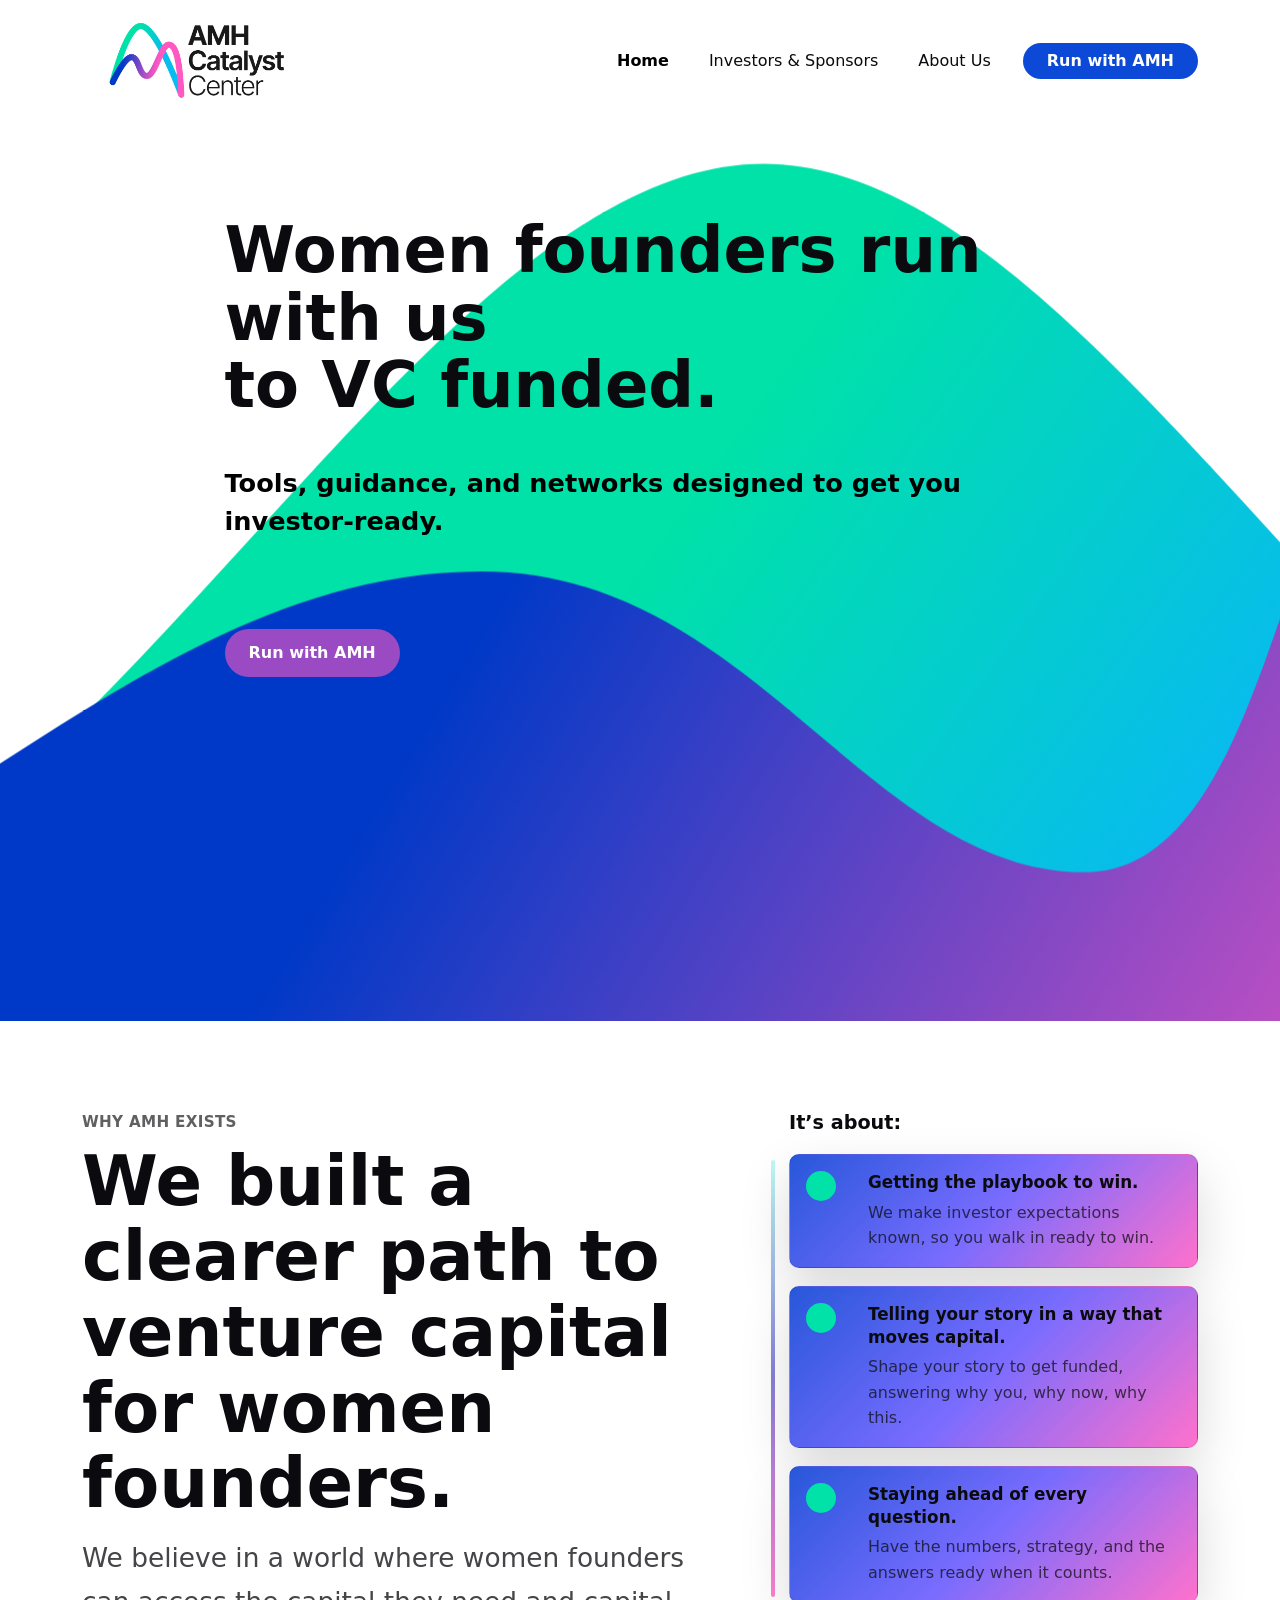
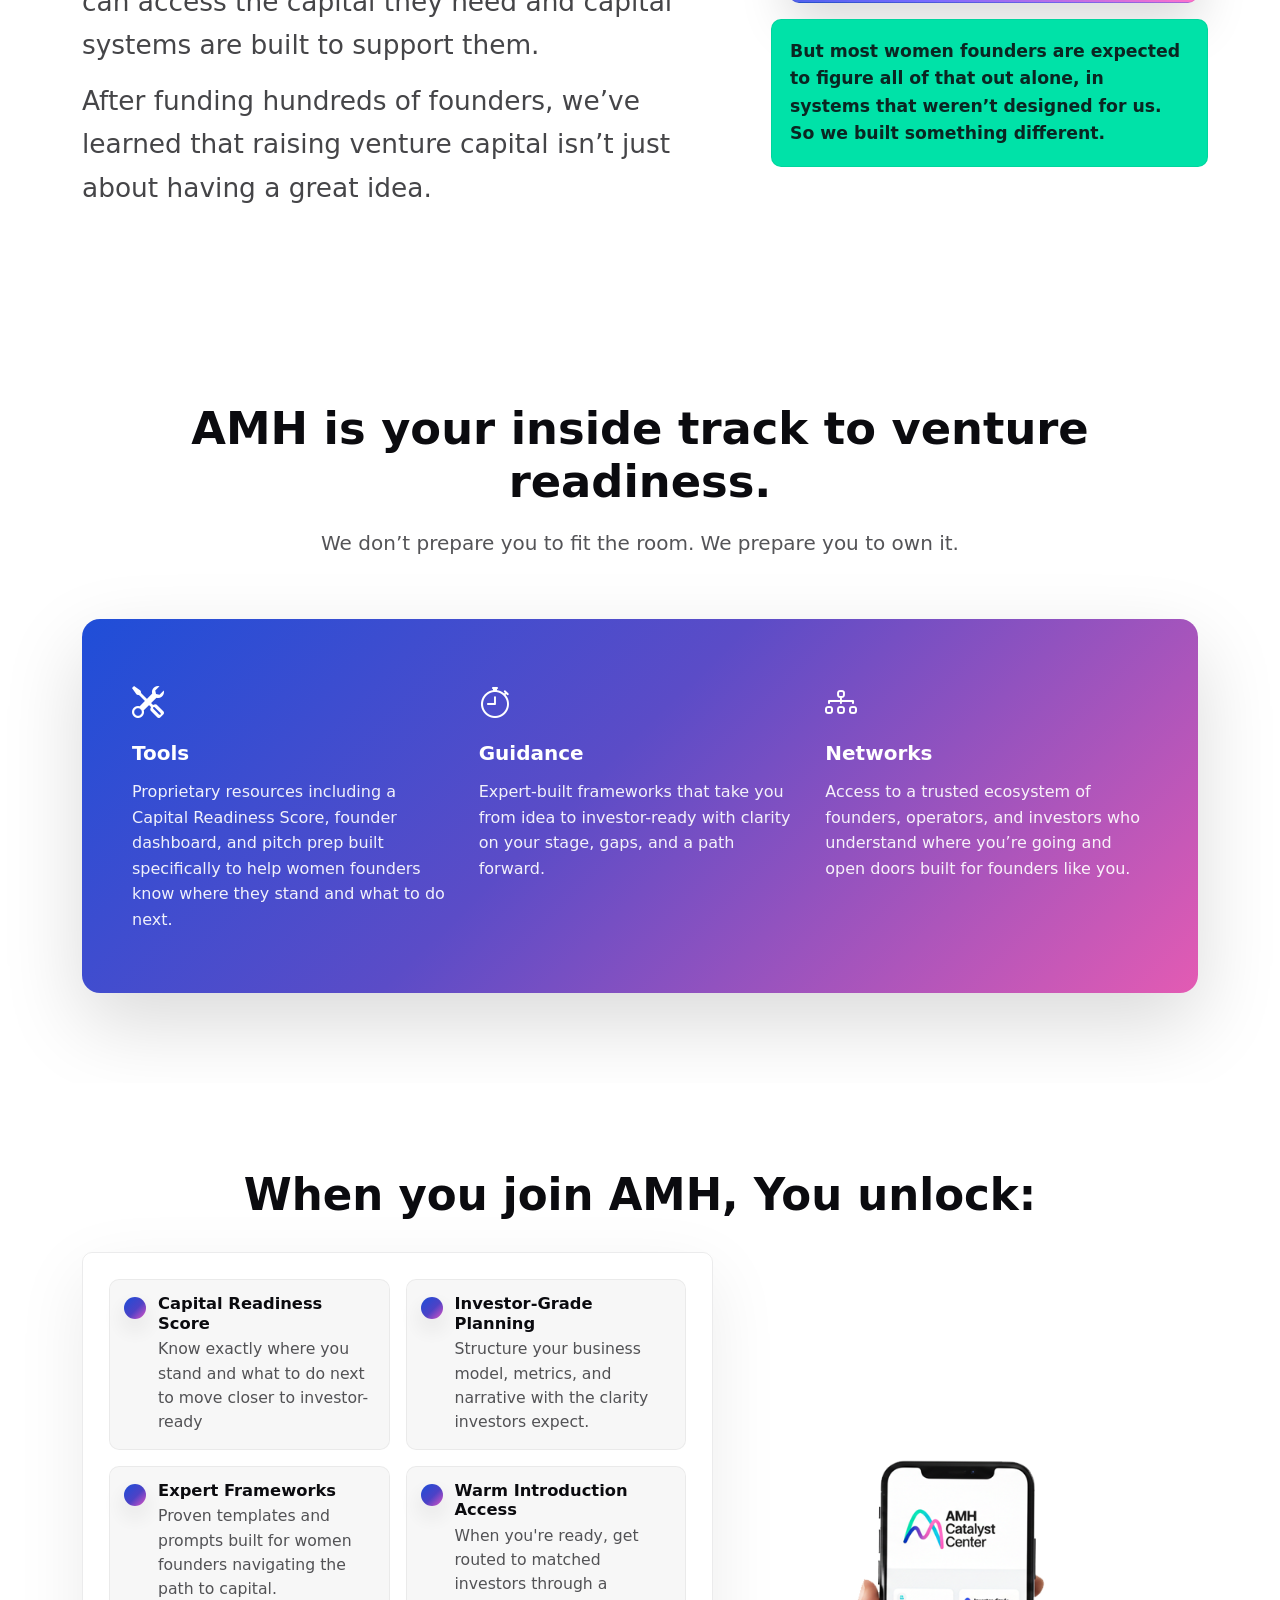
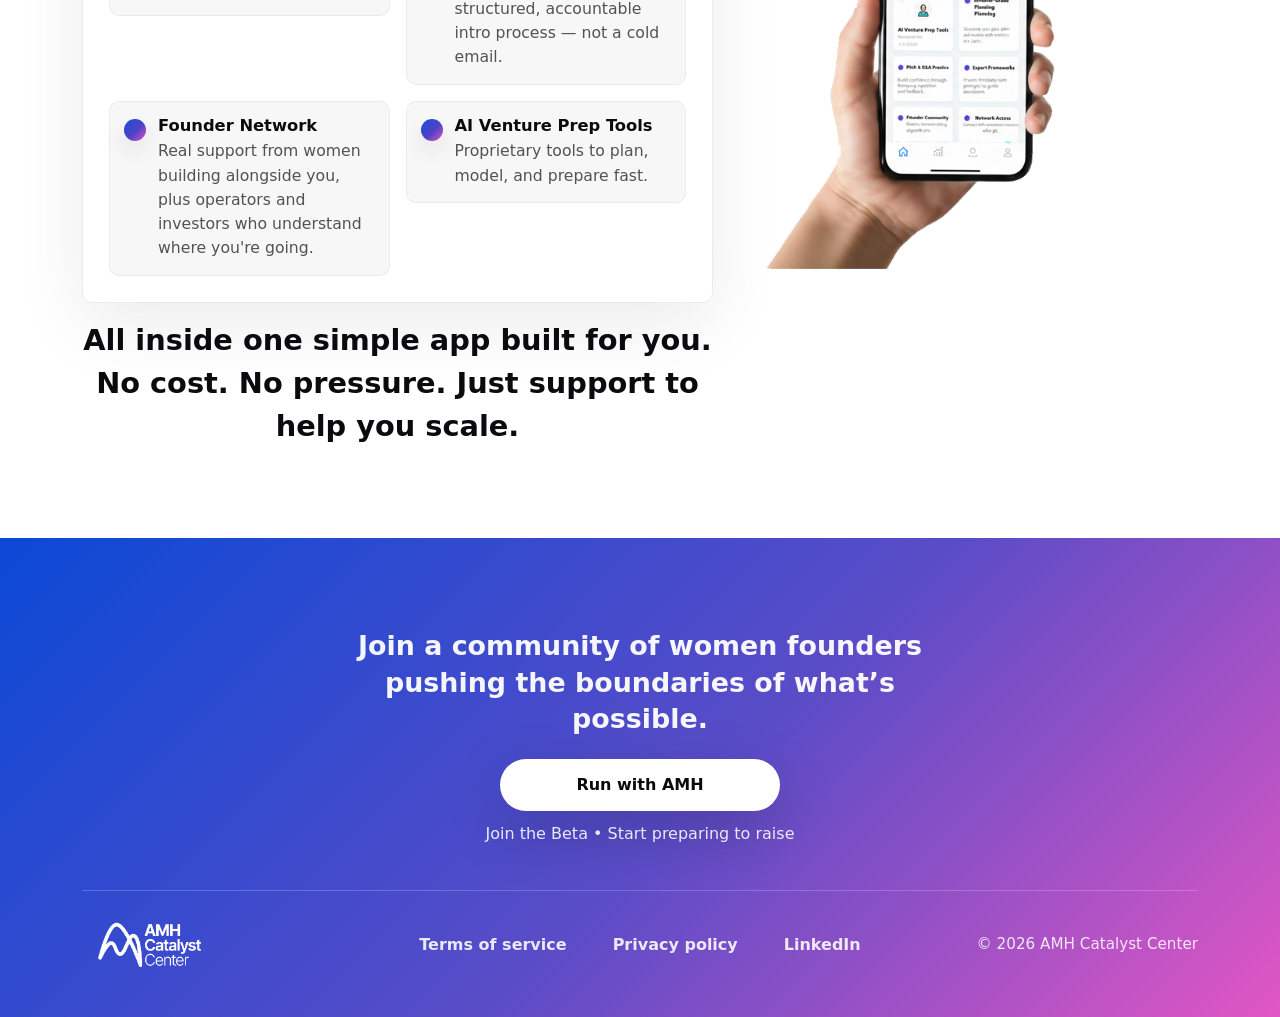
==== commit 2b028bde: "changes" ====
--- a/index.html
+++ b/index.html
@@ -97,7 +97,7 @@
 
                 <p class="amh-hero-subtitle">
                   Tools, guidance, and networks designed to get you
-                  investorready.
+                  investor-ready.
                 </p>
               </div>
 
@@ -115,87 +115,88 @@
     </section>
 
     <section class="amh-section amh-timeline">
-      <div class="container">
-        <div class="row align-items-start g-5">
-          <!-- LEFT: story -->
-          <div class="col-lg-7" data-aos="fade-up">
-            <p class="amh-eyebrow">Why AMH exists</p>
-
-            <h2 class="amh-h2">
-              We built a clearer path to venture capital for women founders.
-            </h2>
-
-            <p class="amh-p">
-              We believe in a world where women founders can access the capital
-              they need and capital systems are built to support them.
-            </p>
-
-            <p class="amh-p">
-              After funding hundreds of founders, we’ve learned that raising
-              venture capital isn’t just about having a great idea.
-            </p>
-          </div>
-
-          <!-- RIGHT: timeline -->
-          <div class="col-lg-5">
-            <div class="amh-steps">
-              <div class="amh-steps-bar" aria-hidden="true"></div>
-
-              <article class="amh-step" data-aos="fade-up" data-aos-delay="0">
-                <div class="amh-step-dot"></div>
-                <div class="amh-step-body">
-                  <h3 class="amh-step-title">
-                    Know what investors actually care about
-                  </h3>
-                  <p class="amh-step-text">
-                    We make investor expectations known, so you walk in ready to
-                    win.
-                  </p>
-                </div>
-              </article>
-
-              <article class="amh-step" data-aos="fade-up" data-aos-delay="140">
-                <div class="amh-step-dot"></div>
-                <div class="amh-step-body">
-                  <h3 class="amh-step-title">
-                    Speak VC language with confidence
-                  </h3>
-                  <p class="amh-step-text">
-                    Capital has always flowed toward confidence. Tell your story
-                    in a way that moves capital.
-                  </p>
-                </div>
-              </article>
-
-              <article class="amh-step" data-aos="fade-up" data-aos-delay="280">
-                <div class="amh-step-dot"></div>
-                <div class="amh-step-body">
-                  <h3 class="amh-step-title">Stay ahead of every question</h3>
-                  <p class="amh-step-text">
-                    Have the numbers, strategy, and the answers ready when it
-                    counts.
-                  </p>
-                </div>
-              </article>
-            </div>
-
-            <div
-              class="amh-quote amh-quote--below"
-              data-aos="fade-up"
-              data-aos-delay="360"
-            >
-              <p>
-                <strong>
-                  But most women founders are expected to figure all of that out
-                  alone, in systems that weren’t designed for us. So we built
-                  something different.
-                </strong>
+  <div class="container">
+    <div class="row align-items-start g-5">
+      <div class="col-lg-7" data-aos="fade-up">
+        <p class="amh-eyebrow">Why AMH exists</p>
+
+        <h2 class="amh-h2">
+          We built a clearer path to venture capital for women founders.
+        </h2>
+
+        <p class="amh-p">
+          We believe in a world where women founders can access the capital
+          they need and capital systems are built to support them.
+        </p>
+
+        <p class="amh-p">
+          After funding hundreds of founders, we’ve learned that raising
+          venture capital isn’t just about having a great idea.
+        </p>
+      </div>
+
+      <div class="col-lg-5">
+        <div class="amh-timeline__intro" data-aos="fade-up">
+          <p class="amh-timeline__label">It’s about:</p>
+        </div>
+
+        <div class="amh-steps">
+          <div class="amh-steps-bar" aria-hidden="true"></div>
+
+          <article class="amh-step" data-aos="fade-up" data-aos-delay="0">
+            <div class="amh-step-dot"></div>
+            <div class="amh-step-body">
+              <h3 class="amh-step-title">
+                Getting the playbook to win.
+              </h3>
+              <p class="amh-step-text">
+                We make investor expectations known, so you walk in ready to win.
               </p>
             </div>
-          </div>
-        </div>
-      </div>
-    </section>
+          </article>
+
+          <article class="amh-step" data-aos="fade-up" data-aos-delay="140">
+            <div class="amh-step-dot"></div>
+            <div class="amh-step-body">
+              <h3 class="amh-step-title">
+                Telling your story in a way that moves capital.
+              </h3>
+              <p class="amh-step-text">
+                Shape your story to get funded, answering why you, why now, why this.
+              </p>
+            </div>
+          </article>
+
+          <article class="amh-step" data-aos="fade-up" data-aos-delay="280">
+            <div class="amh-step-dot"></div>
+            <div class="amh-step-body">
+              <h3 class="amh-step-title">
+                Staying ahead of every question.
+              </h3>
+              <p class="amh-step-text">
+                Have the numbers, strategy, and the answers ready when it counts.
+              </p>
+            </div>
+          </article>
+        </div>
+
+        <div
+          class="amh-quote amh-quote--below"
+          data-aos="fade-up"
+          data-aos-delay="360"
+        >
+          <p>
+            <strong>
+              But most women founders are expected to figure all of that out
+              alone, in systems that weren’t designed for us. So we built
+              something different.
+            </strong>
+          </p>
+        </div>
+      </div>
+    </div>
+  </div>
+</section>
 
     <section class="insid-track">
       <div class="container">
--- a/style/style.css
+++ b/style/style.css
@@ -262,6 +262,18 @@
   max-width: 62ch;
 }
 
+.amh-timeline__intro {
+  margin: 0 0 20px 28px;
+}
+
+.amh-timeline__label {
+  margin: 0;
+  font-size: 1.2rem;
+  line-height: 1.2;
+  font-weight: 800;
+  color: #0b0b0f;
+}
+
 .amh-quote {
   margin: 10px;
   padding: 18px 18px;
@@ -278,7 +290,6 @@
   color: rgba(11, 11, 15, 0.88);
 }
 
-/* Steps */
 .amh-steps {
   position: relative;
   padding-left: 28px;
@@ -310,19 +321,15 @@
   align-items: start;
   padding: 16px 16px;
   border: 1px solid rgba(11, 11, 15, 0.08);
-  background: #fff;
-  box-shadow: 0 18px 45px rgba(0, 0, 0, 0.06);
   transition:
     transform 180ms ease,
     box-shadow 180ms ease;
-
   background: linear-gradient(
     135deg,
     rgba(28, 78, 216, 0.95) 0%,
     rgba(107, 92, 255, 0.9) 50%,
     rgba(255, 88, 195, 0.85) 100%
   );
-
   color: #ffffff;
   border-radius: 10px;
   box-shadow: 0 20px 50px rgba(0, 0, 0, 0.15);
@@ -360,6 +367,7 @@
   line-height: 1.6;
   color: rgba(11, 11, 15, 0.72);
 }
+
 .amh-quote--below {
   margin-top: 16px;
 }
@@ -613,11 +621,14 @@
     background-position: 60% 58%;
   }
 }
-/*underpriced*/
 .amh-proof {
   background: #ffffff;
   padding-top: 120px;
   padding-bottom: 120px;
+}
+
+.amh-proof__copy {
+  max-width: 580px;
 }
 
 .amh-proof__eyebrow {
@@ -648,22 +659,55 @@
 
 .amh-proof__btn {
   background: #ea5dc5;
-  color: white;
+  color: #ffffff;
   border-radius: 999px;
   padding: 12px 22px;
   font-weight: 650;
   border: 0;
+  transition:
+    background 0.3s ease,
+    color 0.3s ease,
+    transform 0.3s ease;
 }
 
 .amh-proof__btn:hover {
   background: #062fc0;
   color: #ffffff;
-}
-
-/* GRID NUEVO */
+  transform: translateY(-2px);
+}
+
+.amh-proof__highlights {
+  margin-top: 60px;
+  display: grid;
+  gap: 14px;
+  max-width: 520px;
+}
+
+.amh-proof__highlight {
+  margin: 0;
+  padding-left: 18px;
+  position: relative;
+  color: #0b0b0b;
+  font-size: 1.35rem;
+  line-height: 1.45;
+  font-weight: 750;
+}
+
+.amh-proof__highlight::before {
+  content: "";
+  position: absolute;
+  left: 0;
+  top: 0.8em;
+  width: 6px;
+  height: 6px;
+  border-radius: 999px;
+  transform: translateY(-50%);
+  background: linear-gradient(135deg, #1f4ed8 0%, #5b4cc7 50%, #e35bb3 100%);
+}
+
 .amh-proof__grid {
   display: grid;
-  grid-template-columns: 1fr;
+  grid-template-columns: repeat(2, 1fr);
   gap: 20px;
   max-width: 520px;
   margin: 0 auto;
@@ -674,9 +718,10 @@
   gap: 14px;
   align-items: flex-start;
   border-radius: 18px;
-  padding: 22px 22px;
+  padding: 20px 18px;
   background: #ffffff;
   border: 1px solid rgba(11, 11, 11, 0.1);
+  min-height: 188px;
   transition:
     transform 0.35s ease,
     box-shadow 0.35s ease,
@@ -713,16 +758,22 @@
   transform: scale(1.08);
 }
 
+.amh-proof__meta {
+  display: flex;
+  flex-direction: column;
+  gap: 4px;
+}
+
 .amh-proof__chipTitle {
-  margin: 0 0 6px 0;
+  margin: 0;
   color: rgba(11, 11, 11, 0.78);
   font-weight: 650;
   font-size: 0.98rem;
-  line-height: 1.2;
+  line-height: 1.4;
 }
 
 .amh-proof__chipValue {
-  margin: 0;
+  margin: 6px 0 0 0;
   color: #0b0b0b;
   font-weight: 900;
   letter-spacing: -0.02em;
@@ -734,13 +785,13 @@
   margin: 6px 0 0 0;
   color: rgba(11, 11, 11, 0.62);
   font-size: 0.98rem;
-  line-height: 1.25;
+  line-height: 1.4;
 }
 
 .amh-proof__closing {
-  margin: 20px 0 0 0;
-  color: black;
-  font-weight: 650;
+  margin: 28px 0 0 0;
+  color: #000000;
+  font-weight: 700;
   font-size: 2rem;
   text-align: center;
 }
@@ -1025,238 +1076,137 @@
   font-size: 0.95rem;
   color: rgba(255, 255, 255, 0.85);
 }
-/*about*/
-.about-page {
-  background: #ffffff;
-  color: #0b0f1a;
+
+.leader-card {
+  height: 100%;
   overflow: hidden;
-}
-
-.about-hero {
-  padding: 40px 0 70px 0;
-}
-
-.about-page__eyebrow {
-  display: inline-block;
-  margin-bottom: 16px;
-  font-size: 0.92rem;
-  font-weight: 800;
-  letter-spacing: 0.08em;
-  text-transform: uppercase;
-  color: rgba(11, 15, 26, 0.58);
-}
-
-.about-page__title {
-  margin: 0 0 18px 0;
-  font-weight: 900;
-  letter-spacing: -0.04em;
-  line-height: 1.02;
-  font-size: 4rem;
-  color: #0b0f1a;
-  max-width: 15ch;
-}
-
-.about-page__lead {
-  margin: 0;
-  font-size: 1.35rem;
-  line-height: 1.65;
-  color: rgba(11, 15, 26, 0.76);
-  max-width: 28ch;
-}
-
-.about-hero__image {
-  position: relative;
   border-radius: 10px;
-  overflow: hidden;
-  box-shadow: 0 24px 60px rgba(11, 15, 26, 0.14);
-  background: rgba(11, 15, 26, 0.03);
-}
-
-.about-hero__img {
-  width: 100%;
-  display: block;
-  object-fit: cover;
-  border-radius: 10px;
-}
-
-.about-pillars {
-  padding: 10px 0 50px 0;
-}
-
-.about-card {
-  height: 100%;
-  border-radius: 10px;
-  padding: 28px 24px;
   background: #ffffff;
   border: 1px solid rgba(11, 15, 26, 0.08);
-  box-shadow: 0 18px 46px rgba(11, 15, 26, 0.08);
-}
-
-.about-card--gradient {
-  background: linear-gradient(135deg, #1f4ed8 0%, #5b4cc7 45%, #e35bb3 100%);
-  border: none;
-  box-shadow: 0 20px 54px rgba(11, 15, 26, 0.14);
-}
-
-.about-card__label {
+  box-shadow: 0 20px 55px rgba(15, 23, 42, 0.05);
+}
+
+.leader-card__imageWrap {
+  background: linear-gradient(
+    135deg,
+    rgba(31, 78, 216, 0.1) 0%,
+    rgba(227, 91, 179, 0.12) 100%
+  );
+  padding: 22px 22px 0 22px;
+}
+
+.leader-card__img {
+  width: 100%;
+  height: 390px;
+  object-fit: cover;
+  border-radius: 10px 10px 0 0;
+  display: block;
+}
+
+.leader-card__body {
+  padding: 28px 28px 30px 28px;
+}
+
+.leader-card__eyebrow {
   display: inline-block;
-  margin-bottom: 16px;
+  margin-bottom: 10px;
+  color: rgba(11, 15, 26, 0.56);
   font-size: 0.88rem;
   font-weight: 800;
   letter-spacing: 0.08em;
   text-transform: uppercase;
-  color: rgba(11, 15, 26, 0.5);
-}
-
-.about-card--gradient .about-card__label {
-  color: rgba(255, 255, 255, 0.75);
-}
-
-.about-card p {
-  margin: 0 0 16px 0;
-  font-size: 1.08rem;
+}
+
+.leader-card__name {
+  margin: 0 0 14px 0;
+  color: #0b0f1a;
+  font-size: 1.9rem;
+  line-height: 1.08;
+  letter-spacing: -0.03em;
+  font-weight: 900;
+}
+
+.leader-card__text {
+  margin: 0 0 14px 0;
+  color: rgba(11, 15, 26, 0.72);
+  font-size: 1.02rem;
   line-height: 1.8;
-  color: rgba(11, 15, 26, 0.78);
-}
-
-.about-card p:last-child {
+}
+
+.leader-card__text:last-child {
   margin-bottom: 0;
 }
 
-.about-card--gradient p {
-  color: rgba(255, 255, 255, 0.94);
+.board-card {
+  height: 100%;
+  overflow: hidden;
+  border-radius: 10px;
+  background: #ffffff;
+  border: 1px solid rgba(11, 15, 26, 0.08);
+  box-shadow: 0 18px 45px rgba(15, 23, 42, 0.05);
+  transition:
+    transform 0.25s ease,
+    box-shadow 0.25s ease,
+    border-color 0.25s ease;
+}
+
+.board-card:hover {
+  transform: translateY(-4px);
+  border-color: rgba(31, 78, 216, 0.18);
+  box-shadow: 0 22px 55px rgba(15, 23, 42, 0.08);
+}
+
+.board-card__image {
+  padding: 22px 22px 0 22px;
+  background: linear-gradient(
+    135deg,
+    rgba(31, 78, 216, 0.06) 0%,
+    rgba(227, 91, 179, 0.08) 100%
+  );
+}
+
+.board-card__img {
+  width: 100%;
+  height: 300px;
+  object-fit: cover;
+  display: block;
+  border-radius: 10px 10px 0 0;
+}
+
+.board-card__body {
+  padding: 24px 22px 24px 22px;
+}
+
+.board-card__name {
+  margin: 0 0 6px 0;
+  color: #0b0f1a;
+  font-size: 1.28rem;
+  line-height: 1.18;
+  letter-spacing: -0.02em;
+  font-weight: 900;
+}
+
+.board-card__role {
+  margin: 0 0 6px 0;
+  color: #1f4ed8;
+  font-size: 0.95rem;
+  font-weight: 800;
+  line-height: 1.4;
+}
+
+.board-card__company {
+  margin: 0 0 12px 0;
+  color: rgba(11, 15, 26, 0.66);
+  font-size: 0.95rem;
+  line-height: 1.55;
   font-weight: 600;
 }
 
-.about-stat-card {
-  height: 100%;
-  border-radius: 10px;
-  padding: 28px 22px;
-  background: rgba(198, 255, 249, 0.72);
-  border: 1px solid rgba(178, 249, 241, 0.95);
-  box-shadow: 0 18px 40px rgba(11, 15, 26, 0.08);
-  display: flex;
-  flex-direction: column;
-  justify-content: center;
-}
-
-.about-stat-card__eyebrow {
-  display: inline-block;
-  margin-bottom: 14px;
-  font-size: 0.85rem;
-  font-weight: 800;
-  letter-spacing: 0.08em;
-  text-transform: uppercase;
-  color: rgba(11, 15, 26, 0.52);
-}
-
-.about-stat-card__value {
-  font-size: 4rem;
-  line-height: 1;
-  font-weight: 900;
-  letter-spacing: -0.05em;
-  color: #0b49d6;
-  margin-bottom: 14px;
-}
-
-.about-stat-card__text {
+.board-card__text {
   margin: 0;
-  font-size: 1.02rem;
+  color: rgba(11, 15, 26, 0.72);
+  font-size: 0.98rem;
   line-height: 1.75;
-  color: rgba(11, 15, 26, 0.78);
-  font-weight: 700;
-}
-
-.about-story {
-  padding: 55px 0 50px 0;
-}
-
-.about-section__head {
-  max-width: 980px;
-  margin: 0 auto 42px auto;
-}
-
-.about-section__title {
-  margin: 0;
-  font-size: clamp(2.1rem, 3.2vw, 3.4rem);
-  line-height: 1.08;
-  font-weight: 900;
-  letter-spacing: -0.035em;
-  color: #0b0f1a;
-}
-
-.about-section__lead {
-  margin: 16px auto 0 auto;
-  max-width: 70ch;
-  font-size: 1.12rem;
-  line-height: 1.75;
-  color: rgba(11, 15, 26, 0.72);
-}
-
-.about-story__copy {
-  display: grid;
-  gap: 16px;
-}
-
-.about-story__copy p {
-  margin: 0;
-  font-size: 1.12rem;
-  line-height: 1.82;
-  color: rgba(11, 15, 26, 0.78);
-}
-
-.about-story__closing {
-  font-weight: 800;
-  color: rgba(11, 15, 26, 0.92);
-}
-
-.about-story__stats {
-  display: grid;
-  gap: 16px;
-}
-
-.about-mini-stat {
-  border-radius: 10px;
-  padding: 30px 22px;
-  background: linear-gradient(135deg, #1f4ed8 0%, #5b4cc7 45%, #e35bb3 100%);
-  box-shadow: 0 18px 46px rgba(11, 15, 26, 0.12);
-  overflow: hidden;
-  position: relative;
-  height: 210px;
-}
-
-.about-mini-stat::after {
-  content: "";
-  position: absolute;
-  inset: 0;
-  background: linear-gradient(
-    180deg,
-    rgba(255, 255, 255, 0.18) 0%,
-    rgba(255, 255, 255, 0.04) 100%
-  );
-  pointer-events: none;
-}
-
-.about-mini-stat__value {
-  position: relative;
-  margin-bottom: 8px;
-  font-size: 2.4rem;
-  line-height: 1.02;
-  font-weight: 900;
-  letter-spacing: -0.04em;
-  color: rgb(178, 249, 241);
-}
-
-.about-mini-stat__label {
-  position: relative;
-  font-size: 1rem;
-  line-height: 1.65;
-  color: rgba(255, 255, 255, 0.94);
-  font-weight: 600;
-}
-
-.about-founder {
-  padding: 50px 0 55px 0;
 }
 
 .team-card--founder {
@@ -1294,10 +1244,6 @@
 
 .team-card__content--founder p:last-child {
   margin-bottom: 0;
-}
-
-.about-board {
-  padding: 50px 0 85px 0;
 }
 
 .board-card {
@@ -1307,7 +1253,9 @@
   background: #ffffff;
   border: 1px solid rgba(11, 15, 26, 0.08);
   box-shadow: 0 18px 46px rgba(11, 15, 26, 0.08);
-  transition: transform 200ms ease, box-shadow 200ms ease;
+  transition:
+    transform 200ms ease,
+    box-shadow 200ms ease;
 }
 
 .board-card:hover {
@@ -1379,11 +1327,510 @@
   line-height: 1.75;
   color: rgba(11, 15, 26, 0.74);
 }
-
-.about-page__cta {
+/*about*/
+
+.about-hero {
+  position: relative;
+  background-color: #ffffff;
+  background-image: url(../assets/about-hero.png);
+  background-repeat: no-repeat;
+  background-position: right;
+  background-size: contain;
+  padding: 55px 0 33px 0;
+  overflow: hidden;
+  min-height: 573px;
+}
+
+.about-hero .container {
+  position: relative;
+  z-index: 2;
+}
+
+.about-hero__overlay {
+  position: absolute;
+  inset: 0;
+  background: linear-gradient(
+    to right,
+    #ffffff 0%,
+    rgba(255, 255, 255, 0.96) 28%,
+    rgba(255, 255, 255, 0.76) 52%,
+    rgba(255, 255, 255, 0.16) 100%
+  );
+  z-index: 1;
+}
+
+.about-hero__content {
+  max-width: 760px;
   display: flex;
+  flex-direction: column;
+  align-items: center;
+}
+
+.about-hero__title {
+  margin: 0 0 40px 0;
+  font-size: 4rem;
+  font-weight: 900;
+  line-height: 1.03;
+  letter-spacing: -0.04em;
+  color: #0b0b0f;
+  text-align: left;
+}
+
+.about-hero__cta {
+  display: inline-flex;
+  align-items: center;
   justify-content: center;
+  min-width: 215px;
+  padding: 16px 32px;
+  border-radius: 999px;
+  font-size: 1rem;
+  font-weight: 700;
+  text-decoration: none;
+  color: #ffffff;
+  background: linear-gradient(135deg, #1f4ed8 0%, #5b4cc7 50%, #e35bb3 100%);
+  box-shadow: 0 18px 36px rgba(31, 78, 216, 0.18);
+  transition:
+    transform 0.3s ease,
+    box-shadow 0.3s ease,
+    opacity 0.3s ease;
+}
+
+.about-hero__cta:hover {
+  transform: translateY(-2px);
+  box-shadow: 0 24px 42px rgba(31, 78, 216, 0.22);
+  opacity: 0.95;
+  color: #ffffff;
+}
+.about-vision {
+  padding: 40px 0 32px 0;
+  background: #ffffff;
+}
+
+.about-vision__card {
+  position: relative;
+  padding: 48px 52px;
+  border-radius: 10px;
+  background: linear-gradient(135deg, #1f4ed8 0%, #5b4cc7 52%, #e35bb3 100%);
+  overflow: hidden;
+  box-shadow: 0 24px 60px rgba(31, 78, 216, 0.12);
+}
+
+.about-vision__card::before {
+  content: "";
+  position: absolute;
+  top: -80px;
+  right: -40px;
+  width: 260px;
+  height: 260px;
+  border-radius: 50%;
+  background: rgba(255, 255, 255, 0.08);
+}
+
+.about-vision__card::after {
+  content: "";
+  position: absolute;
+  bottom: -100px;
+  left: -40px;
+  width: 240px;
+  height: 240px;
+  border-radius: 50%;
+  background: rgba(255, 255, 255, 0.07);
+}
+
+.about-vision__eyebrow {
+  position: relative;
+  display: inline-block;
+  margin-bottom: 18px;
+  font-size: 0.95rem;
+  font-weight: 800;
+  line-height: 1;
+  letter-spacing: 0.08em;
+  text-transform: uppercase;
+  color: rgba(255, 255, 255, 0.82);
+  z-index: 1;
+}
+
+.about-vision__title {
+  position: relative;
+  margin: 0 0 18px 0;
+  max-width: 44ch;
+  font-size: 3rem;
+  font-weight: 900;
+  line-height: 1.03;
+  letter-spacing: -0.04em;
+  color: #ffffff;
+  z-index: 1;
+}
+
+.about-vision__text {
+  position: relative;
+  margin: 0;
+  text-align: center;
+  font-size: 1.3rem;
+  font-weight: 500;
+  line-height: 1.7;
+  color: rgba(255, 255, 255, 0.92);
+  z-index: 1;
+}
+.about-why {
+  background: #ffffff;
+}
+
+.about-why .container-fluid {
+  max-width: 1330px;
+}
+
+.about-why__grid {
+  display: flex;
+  align-items: stretch;
+  gap: 28px;
+  width: 100%;
+  margin-top: 50px;
+}
+
+/* MAIN BLOCK */
+
+.about-why__main {
+  position: relative;
+  flex: 1 1 auto;
+  padding: 60px 60px;
+  border-radius: 10px;
+  background: #f85bc4;
+  border: 1px solid rgba(0, 0, 0, 0.05);
+  box-shadow: 0 25px 60px rgba(11, 15, 26, 0.05);
+}
+
+.about-why__main::before {
+  content: "";
+  position: absolute;
+  top: 0;
+  left: 0;
+  height: 6px;
+  width: 100%;
+  border-top-left-radius: 10px;
+  border-top-right-radius: 10px;
+}
+
+/* CONTENT */
+
+.about-why__main-inner {
+  position: relative;
+}
+
+.about-why__eyebrow {
+  display: inline-block;
+  margin-bottom: 28px;
+  font-size: 0.95rem;
+  font-weight: 800;
+  letter-spacing: 0.08em;
+  text-transform: uppercase;
+}
+
+.about-why__text {
+  margin: 0 0 28px 0;
+  font-size: 1.2rem;
+  line-height: 2;
+  color: rgba(11, 15, 26, 0.75);
+}
+
+.about-why__text--last {
+  margin-bottom: 0;
+}
+
+/* RIGHT SIDE */
+
+.about-why__side {
+  width: 480px;
+  flex: 0 0 480px;
+  display: flex;
+  flex-direction: column;
+  gap: 16px;
+}
+.amh-story {
+  padding: 110px 0 110px 0;
+  background: #ffffff;
+}
+
+.amh-story__eyebrow {
+  display: inline-block;
+  margin-bottom: 14px;
+  font: size 1.5rem;
+  font-weight: 800;
+  line-height: 1;
+  letter-spacing: 0.12em;
+  text-transform: uppercase;
+  color: #0b49d6;
+}
+
+.amh-story__title {
+  margin-bottom: 20px;
+  font-size: 3.5rem;
+  font-weight: 900;
+  line-height: 1.02;
+  letter-spacing: -0.04em;
+  color: #0b0f1a;
+}
+
+.amh-story__content {
+  padding-right: 28px;
+}
+
+.amh-story__text {
+  margin: 0 0 18px 0;
+  font-size: 0.9rem;
+  font-weight: 400;
+  line-height: 1.95;
+  color: rgba(11, 15, 26, 0.72);
+}
+
+.amh-story__text--strong {
+  margin-bottom: 0;
+  font-weight: 800;
+  color: #0b0f1a;
+}
+
+.amh-story__stats {
+  display: flex;
+  flex-direction: column;
+  gap: 16px;
+  padding-left: 10px;
+}
+
+.amh-story__stat {
+  padding: 28px 26px;
+  border-radius: 10px;
+  background: linear-gradient(135deg, #2956da 0%, #6a59cf 52%, #e35bb3 100%);
+  box-shadow: 0 24px 50px rgba(41, 86, 218, 0.16);
+}
+
+.amh-story__stat-number {
+  display: block;
+  margin-bottom: 10px;
+  font-size: 2.25rem;
+  font-weight: 900;
+  line-height: 1;
+  letter-spacing: -0.04em;
+  color: #ffffff;
+}
+
+.amh-story__stat-label {
+  display: block;
+  max-width: 22ch;
+  font-size: 0.9rem;
+  font-weight: 700;
+  line-height: 1.55;
+  color: rgba(255, 255, 255, 0.92);
+}
+
+/* CARDS */
+
+.about-why__tip {
+  min-height: 140px;
+  padding: 22px 24px;
+  border-radius: 10px;
+  background: #b3c6f1;
+  border: 1px solid rgba(11, 15, 26, 0.06);
+  box-shadow: 0 14px 30px rgba(11, 15, 26, 0.05);
+  display: flex;
+  flex-direction: column;
+  justify-content: center;
+}
+
+.about-why__tip-label {
+  margin-bottom: 10px;
+  font-size: 0.85rem;
+  font-weight: 800;
+  letter-spacing: 0.08em;
+  text-transform: uppercase;
+  color: rgba(11, 15, 26, 0.5);
+}
+
+.about-why__tip-number {
+  margin-bottom: 6px;
+  font-size: 2rem;
+  font-weight: 900;
+  line-height: 1;
+  color: #0b0f1a;
+}
+
+.about-why__tip-note {
+  margin: 0;
+  font-size: 0.95rem;
+  font-weight: 600;
+  line-height: 1.6;
+  color: rgba(11, 15, 26, 0.65);
+}
+
+.amh-founder {
+  padding: 55px 110px;
+  background: #ffffff;
+}
+
+.amh-founder__heading {
+  max-width: 980px;
+  margin: 0 auto 48px auto;
+}
+
+.amh-founder__eyebrow {
+  display: inline-block;
+  margin-bottom: 16px;
+  font-size: 1.2rem;
+  font-weight: 800;
+  line-height: 1;
+  letter-spacing: 0.12em;
+  text-transform: uppercase;
+  color: #0b49d6;
+}
+
+.amh-founder__title {
+  margin: 0;
+  font-size: 3.5rem;
+  font-weight: 900;
+  line-height: 1.02;
+  letter-spacing: -0.04em;
+  color: #0b0f1a;
+}
+
+.amh-founder__photo-wrap {
+  width: 100%;
+  border-radius: 10px;
+  overflow: hidden;
+  background: #3b7d86;
+}
+
+.amh-founder__photo {
+  display: block;
+  width: 100%;
+  height: auto;
+  object-fit: cover;
+}
+
+.amh-founder__card {
+  padding: 122px 30px;
+  border: 1px solid rgba(11, 15, 26, 0.08);
+  border-radius: 10px;
+  background: #ffffff;
+  box-shadow: 0 16px 36px rgba(11, 15, 26, 0.04);
+}
+
+.amh-founder__text {
+  margin: 0 0 22px 0;
+  font-size: 1.2rem;
+  font-weight: 400;
+  line-height: 1.95;
+  color: rgba(11, 15, 26, 0.72);
+}
+
+.amh-founder__text--last {
+  margin-bottom: 0;
+}
+.amh-board {
+  padding: 110px 0 110px 0;
+  background: #ffffff;
+}
+
+.amh-board__head {
+  margin: 0 auto 54px auto;
+}
+
+.amh-board__eyebrow {
+  display: inline-block;
+  margin-bottom: 14px;
+  font-size: 1.2rem;
+  font-weight: 800;
+  letter-spacing: 0.12em;
+  text-transform: uppercase;
+  color: #0b49d6;
+}
+
+.amh-board__title {
+  margin: 0 auto 18px auto;
+  font-size: 3.2rem;
+  font-weight: 900;
+  line-height: 1.02;
+  letter-spacing: -0.04em;
+  color: #0b0f1a;
+}
+
+.amh-board__lead {
+  margin: 0 auto;
+  font-size: 0.95rem;
+  line-height: 1.7;
+  color: rgba(11, 15, 26, 0.68);
+}
+
+.amh-board__card {
+  height: 100%;
+  border: 1px solid rgba(11, 15, 26, 0.08);
+  border-radius: 10px;
+  background: #ffffff;
+  box-shadow: 0 16px 36px rgba(11, 15, 26, 0.04);
+  overflow: hidden;
+}
+
+.amh-board__image-wrap {
+  width: 100%;
+  aspect-ratio: 1 / 1;
+  overflow: hidden;
+}
+
+.amh-board__image {
+  width: 100%;
+  height: 100%;
+  object-fit: cover;
+}
+
+.amh-board__body {
+  padding: 14px 14px 16px 14px;
+}
+
+.amh-board__name {
+  margin: 0 0 4px 0;
+  font-size: 1.1rem;
+  font-weight: 800;
+  line-height: 1.2;
+  color: #0b0f1a;
+}
+
+.amh-board__role {
+  display: inline-block;
+  margin-bottom: 6px;
+  font-size: 0.7rem;
+  font-weight: 800;
+  letter-spacing: 0.06em;
+  text-transform: uppercase;
+  color: #1f4ed8;
+}
+
+.amh-board__position {
+  margin: 0 0 8px 0;
+  font-size: 0.75rem;
+  font-weight: 600;
+  color: rgba(11, 15, 26, 0.75);
+}
+
+.amh-board__bio {
+  margin: 0;
+  font-size: 0.78rem;
+  line-height: 1.7;
+  color: rgba(11, 15, 26, 0.6);
+}
+
+.amh-board__cta-wrap {
   margin-top: 34px;
+}
+
+.amh-board__cta {
+  display: inline-flex;
+  align-items: center;
+  justify-content: center;
+  padding: 14px 28px;
+  border-radius: 999px;
+  font-size: 0.9rem;
+  font-weight: 700;
+  text-decoration: none;
+  color: #ffffff;
+  background: linear-gradient(135deg, #1f4ed8 0%, #5b4cc7 50%, #e35bb3 100%);
 }
 
 /*contact*/
@@ -1692,7 +2139,6 @@
   transform: translateY(-2px);
 }
 
-
 /* =========================
    TABLET (<= 991.98px)
    ========================= */
@@ -2064,6 +2510,269 @@
     min-width: 0;
   }
 
+  @media (max-width: 575.98px) and (min-width: 376px) {
+    .team-card__content--founder {
+      padding: 26px 22px;
+    }
+
+    .team-card__content--founder p {
+      font-size: 1.05rem;
+    }
+
+    .board-card__body {
+      padding: 22px 18px 24px 18px;
+    }
+
+    .board-card__name {
+      font-size: 1.3rem;
+    }
+
+    .board-card__text {
+      font-size: 0.95rem;
+    }
+    /* about*/
+    .about-hero {
+      padding: 40px 0 24px 0;
+      min-height: auto;
+      background-position: center top;
+      background-size: 160%;
+    }
+
+    .about-hero__overlay {
+      background: linear-gradient(
+        to bottom,
+        rgba(255, 255, 255, 0.82) 0%,
+        rgba(255, 255, 255, 0.9) 34%,
+        rgba(255, 255, 255, 0.96) 100%
+      );
+    }
+
+    .about-hero__content {
+      max-width: 100%;
+    }
+
+    .about-hero__title {
+      margin: 0 0 28px 0;
+      font-size: 2.2rem;
+      line-height: 1.06;
+      text-align: center;
+    }
+
+    .about-hero__cta {
+      min-width: 190px;
+      padding: 14px 24px;
+      font-size: 0.95rem;
+    }
+
+    .about-vision {
+      padding: 28px 0 24px 0;
+    }
+
+    .about-vision__card {
+      padding: 28px 22px;
+    }
+
+    .about-vision__eyebrow {
+      margin-bottom: 14px;
+      font-size: 0.82rem;
+    }
+
+    .about-vision__title {
+      margin: 0 0 14px 0;
+      font-size: 2rem;
+      line-height: 1.08;
+      text-align: center;
+    }
+
+    .about-vision__text {
+      font-size: 1rem;
+      line-height: 1.65;
+    }
+
+    .about-why .container-fluid {
+      padding-left: 16px;
+      padding-right: 16px;
+    }
+
+    .about-why__grid {
+      flex-direction: column;
+      gap: 18px;
+      margin-top: 28px;
+    }
+
+    .about-why__main {
+      padding: 28px 20px;
+    }
+
+    .about-why__eyebrow {
+      margin-bottom: 18px;
+      font-size: 0.82rem;
+    }
+
+    .about-why__text {
+      margin: 0 0 20px 0;
+      font-size: 1rem;
+      line-height: 1.75;
+    }
+
+    .about-why__side {
+      width: 100%;
+      flex: 0 0 auto;
+      gap: 12px;
+    }
+
+    .about-why__tip {
+      min-height: auto;
+      padding: 20px 18px;
+    }
+
+    .about-why__tip-label {
+      margin-bottom: 8px;
+      font-size: 0.76rem;
+    }
+
+    .about-why__tip-number {
+      margin-bottom: 6px;
+      font-size: 1.8rem;
+    }
+
+    .about-why__tip-note {
+      font-size: 0.9rem;
+      line-height: 1.5;
+    }
+
+    .amh-story {
+      padding: 70px 0 60px 0;
+    }
+
+    .amh-story__eyebrow {
+      margin-bottom: 12px;
+      font-size: 0.82rem;
+    }
+
+    .amh-story__title {
+      margin-bottom: 18px;
+      font-size: 2.2rem;
+      line-height: 1.08;
+      text-align: center;
+    }
+
+    .amh-story__content {
+      padding-right: 0;
+      margin-bottom: 20px;
+    }
+
+    .amh-story__text {
+      font-size: 0.95rem;
+      line-height: 1.8;
+    }
+
+    .amh-story__stats {
+      padding-left: 0;
+      gap: 12px;
+    }
+
+    .amh-story__stat {
+      padding: 22px 20px;
+    }
+
+    .amh-story__stat-number {
+      margin-bottom: 8px;
+      font-size: 1.8rem;
+    }
+
+    .amh-story__stat-label {
+      font-size: 0.85rem;
+      line-height: 1.45;
+    }
+
+    .amh-founder {
+      padding: 60px 16px;
+    }
+
+    .amh-founder__heading {
+      margin: 0 auto 30px auto;
+    }
+
+    .amh-founder__eyebrow {
+      margin-bottom: 12px;
+      font-size: 0.82rem;
+    }
+
+    .amh-founder__title {
+      font-size: 2.1rem;
+      line-height: 1.08;
+    }
+
+    .amh-founder__photo-wrap {
+      max-width: 300px;
+      margin: 0 auto 18px auto;
+    }
+
+    .amh-founder__card {
+      padding: 24px 18px;
+    }
+
+    .amh-founder__text {
+      margin: 0 0 16px 0;
+      font-size: 0.95rem;
+      line-height: 1.8;
+    }
+
+    .amh-board {
+      padding: 70px 0 60px 0;
+    }
+
+    .amh-board__head {
+      margin: 0 auto 30px auto;
+    }
+
+    .amh-board__eyebrow {
+      margin-bottom: 12px;
+      font-size: 0.82rem;
+    }
+
+    .amh-board__title {
+      margin: 0 auto 14px auto;
+      font-size: 2rem;
+      line-height: 1.08;
+    }
+
+    .amh-board__lead {
+      font-size: 0.9rem;
+      line-height: 1.6;
+    }
+
+    .amh-board .row {
+      row-gap: 16px;
+    }
+
+    .amh-board__body {
+      padding: 16px 14px 18px 14px;
+    }
+
+    .amh-board__name {
+      font-size: 1rem;
+    }
+
+    .amh-board__role {
+      font-size: 0.68rem;
+    }
+
+    .amh-board__position {
+      font-size: 0.74rem;
+      line-height: 1.45;
+    }
+
+    .amh-board__bio {
+      font-size: 0.8rem;
+      line-height: 1.6;
+    }
+
+    .amh-board__cta-wrap {
+      margin-top: 24px;
+    }
+  }
 
   /* CONTACT */
   .contact__grid {
@@ -2087,7 +2796,6 @@
     width: 100%;
   }
   /*investors*/
-  
 }
 
 /* =========================
@@ -2308,7 +3016,247 @@
     justify-content: center;
   }
 
-  
+  */about*/ .about-hero {
+    padding: 40px 0 24px 0;
+    min-height: auto;
+    background-position: center top;
+    background-size: 160%;
+  }
+
+  .about-hero__overlay {
+    background: linear-gradient(
+      to bottom,
+      rgba(255, 255, 255, 0.82) 0%,
+      rgba(255, 255, 255, 0.9) 34%,
+      rgba(255, 255, 255, 0.96) 100%
+    );
+  }
+
+  .about-hero__content {
+    max-width: 100%;
+  }
+
+  .about-hero__title {
+    margin: 0 0 28px 0;
+    font-size: 2.2rem;
+    line-height: 1.06;
+    text-align: center;
+  }
+
+  .about-hero__cta {
+    min-width: 190px;
+    padding: 14px 24px;
+    font-size: 0.95rem;
+  }
+
+  .about-vision {
+    padding: 28px 0 24px 0;
+  }
+
+  .about-vision__card {
+    padding: 28px 22px;
+  }
+
+  .about-vision__eyebrow {
+    margin-bottom: 14px;
+    font-size: 0.82rem;
+  }
+
+  .about-vision__title {
+    margin: 0 0 14px 0;
+    font-size: 2rem;
+    line-height: 1.08;
+    text-align: center;
+  }
+
+  .about-vision__text {
+    font-size: 1rem;
+    line-height: 1.65;
+  }
+
+  .about-why .container-fluid {
+    padding-left: 16px;
+    padding-right: 16px;
+  }
+
+  .about-why__grid {
+    flex-direction: column;
+    gap: 18px;
+    margin-top: 28px;
+  }
+
+  .about-why__main {
+    padding: 28px 20px;
+  }
+
+  .about-why__eyebrow {
+    margin-bottom: 18px;
+    font-size: 0.82rem;
+  }
+
+  .about-why__text {
+    margin: 0 0 20px 0;
+    font-size: 1rem;
+    line-height: 1.75;
+  }
+
+  .about-why__side {
+    width: 100%;
+    flex: 0 0 auto;
+    gap: 12px;
+  }
+
+  .about-why__tip {
+    min-height: auto;
+    padding: 20px 18px;
+  }
+
+  .about-why__tip-label {
+    margin-bottom: 8px;
+    font-size: 0.76rem;
+  }
+
+  .about-why__tip-number {
+    margin-bottom: 6px;
+    font-size: 1.8rem;
+  }
+
+  .about-why__tip-note {
+    font-size: 0.9rem;
+    line-height: 1.5;
+  }
+
+  .amh-story {
+    padding: 70px 0 60px 0;
+  }
+
+  .amh-story__eyebrow {
+    margin-bottom: 12px;
+    font-size: 0.82rem;
+  }
+
+  .amh-story__title {
+    margin-bottom: 18px;
+    font-size: 2.2rem;
+    line-height: 1.08;
+    text-align: center;
+  }
+
+  .amh-story__content {
+    padding-right: 0;
+    margin-bottom: 20px;
+  }
+
+  .amh-story__text {
+    font-size: 0.95rem;
+    line-height: 1.8;
+  }
+
+  .amh-story__stats {
+    padding-left: 0;
+    gap: 12px;
+  }
+
+  .amh-story__stat {
+    padding: 22px 20px;
+  }
+
+  .amh-story__stat-number {
+    margin-bottom: 8px;
+    font-size: 1.8rem;
+  }
+
+  .amh-story__stat-label {
+    font-size: 0.85rem;
+    line-height: 1.45;
+  }
+
+  .amh-founder {
+    padding: 60px 16px;
+  }
+
+  .amh-founder__heading {
+    margin: 0 auto 30px auto;
+  }
+
+  .amh-founder__eyebrow {
+    margin-bottom: 12px;
+    font-size: 0.82rem;
+  }
+
+  .amh-founder__title {
+    font-size: 2.1rem;
+    line-height: 1.08;
+  }
+
+  .amh-founder__photo-wrap {
+    max-width: 300px;
+    margin: 0 auto 18px auto;
+  }
+
+  .amh-founder__card {
+    padding: 24px 18px;
+  }
+
+  .amh-founder__text {
+    margin: 0 0 16px 0;
+    font-size: 0.95rem;
+    line-height: 1.8;
+  }
+
+  .amh-board {
+    padding: 70px 0 60px 0;
+  }
+
+  .amh-board__head {
+    margin: 0 auto 30px auto;
+  }
+
+  .amh-board__eyebrow {
+    margin-bottom: 12px;
+    font-size: 0.82rem;
+  }
+
+  .amh-board__title {
+    margin: 0 auto 14px auto;
+    font-size: 2rem;
+    line-height: 1.08;
+  }
+
+  .amh-board__lead {
+    font-size: 0.9rem;
+    line-height: 1.6;
+  }
+
+  .amh-board .row {
+    row-gap: 16px;
+  }
+
+  .amh-board__body {
+    padding: 16px 14px 18px 14px;
+  }
+
+  .amh-board__name {
+    font-size: 1rem;
+  }
+
+  .amh-board__role {
+    font-size: 0.68rem;
+  }
+
+  .amh-board__position {
+    font-size: 0.74rem;
+    line-height: 1.45;
+  }
+
+  .amh-board__bio {
+    font-size: 0.8rem;
+    line-height: 1.6;
+  }
+
+  .amh-board__cta-wrap {
+    margin-top: 24px;
+  }
 
   /* CONTACT */
   .contact__wrap {
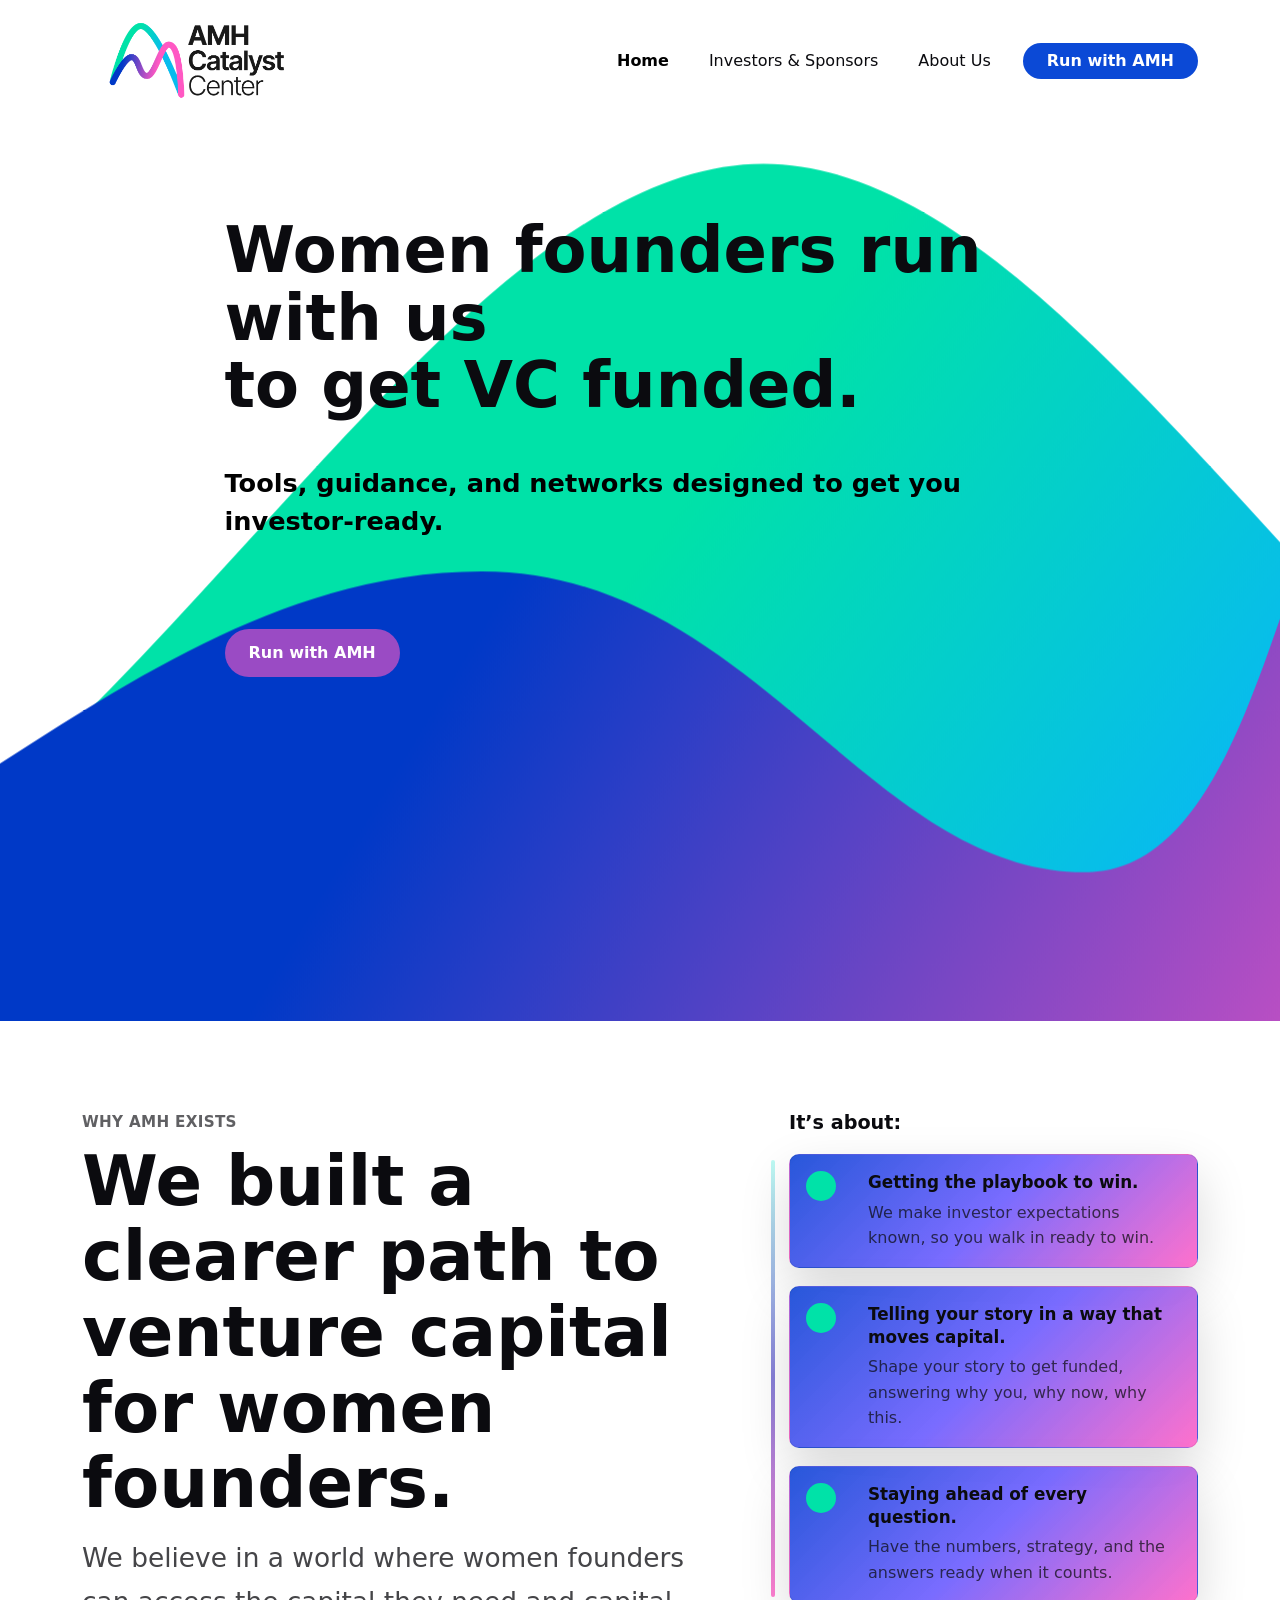
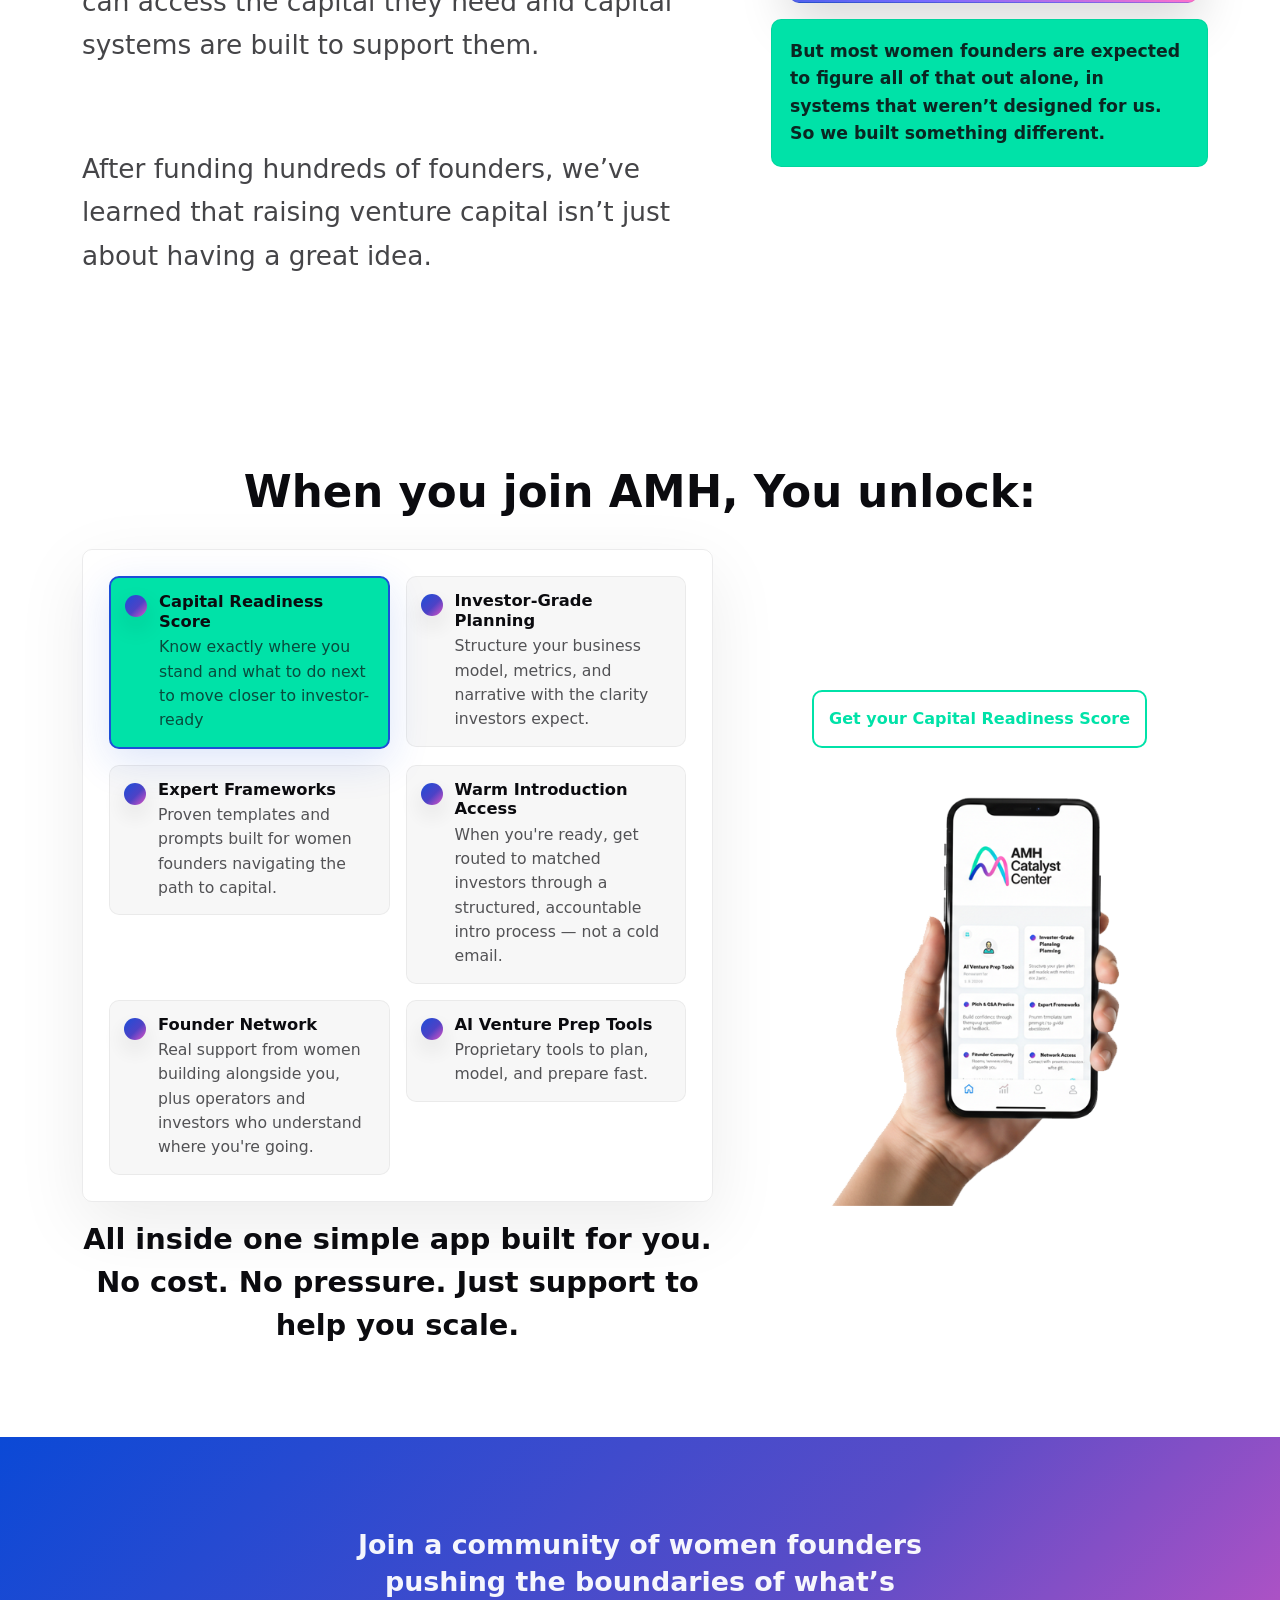
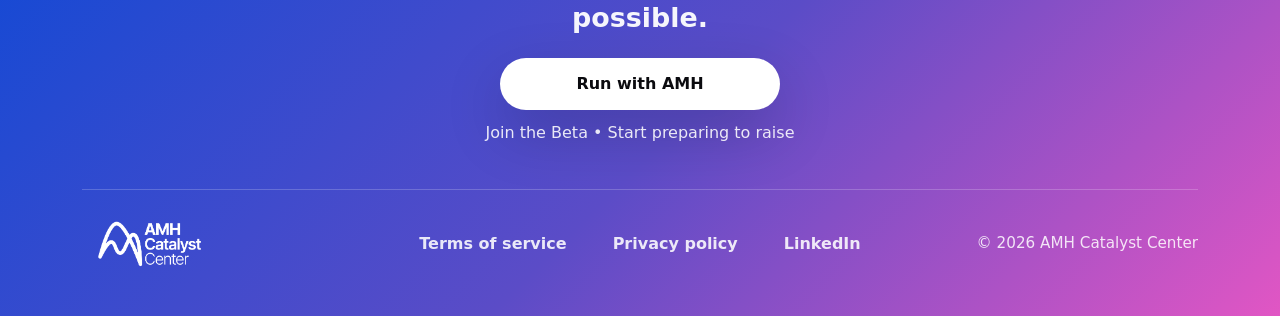
==== commit 67c2a5bc: "chages" ====
--- a/index.html
+++ b/index.html
@@ -92,7 +92,7 @@
               <div class="amh-hero-copy">
                 <h1 class="amh-hero-title">
                   Women founders run with us<br />
-                  to VC funded.<br />
+                  to get VC funded.<br />
                 </h1>
 
                 <p class="amh-hero-subtitle">
@@ -115,143 +115,90 @@
     </section>
 
     <section class="amh-section amh-timeline">
-  <div class="container">
-    <div class="row align-items-start g-5">
-      <div class="col-lg-7" data-aos="fade-up">
-        <p class="amh-eyebrow">Why AMH exists</p>
-
-        <h2 class="amh-h2">
-          We built a clearer path to venture capital for women founders.
-        </h2>
-
-        <p class="amh-p">
-          We believe in a world where women founders can access the capital
-          they need and capital systems are built to support them.
-        </p>
-
-        <p class="amh-p">
-          After funding hundreds of founders, we’ve learned that raising
-          venture capital isn’t just about having a great idea.
-        </p>
-      </div>
-
-      <div class="col-lg-5">
-        <div class="amh-timeline__intro" data-aos="fade-up">
-          <p class="amh-timeline__label">It’s about:</p>
-        </div>
-
-        <div class="amh-steps">
-          <div class="amh-steps-bar" aria-hidden="true"></div>
-
-          <article class="amh-step" data-aos="fade-up" data-aos-delay="0">
-            <div class="amh-step-dot"></div>
-            <div class="amh-step-body">
-              <h3 class="amh-step-title">
-                Getting the playbook to win.
-              </h3>
-              <p class="amh-step-text">
-                We make investor expectations known, so you walk in ready to win.
+      <div class="container">
+        <div class="row align-items-start g-5">
+          <div class="col-lg-7" data-aos="fade-up">
+            <p class="amh-eyebrow">Why AMH exists</p>
+
+            <h2 class="amh-h2">
+              We built a clearer path to venture capital for women founders.
+            </h2>
+
+            <p class="amh-p">
+              We believe in a world where women founders can access the capital
+              they need and capital systems are built to support them.
+            </p>
+
+            <p class="amh-p p-space">
+              After funding hundreds of founders, we’ve learned that raising
+              venture capital isn’t just about having a great idea.
+            </p>
+          </div>
+
+          <div class="col-lg-5">
+            <div class="amh-timeline__intro" data-aos="fade-up">
+              <p class="amh-timeline__label">It’s about:</p>
+            </div>
+
+            <div class="amh-steps">
+              <div class="amh-steps-bar" aria-hidden="true"></div>
+
+              <article class="amh-step" data-aos="fade-up" data-aos-delay="0">
+                <div class="amh-step-dot"></div>
+                <div class="amh-step-body">
+                  <h3 class="amh-step-title">Getting the playbook to win.</h3>
+                  <p class="amh-step-text">
+                    We make investor expectations known, so you walk in ready to
+                    win.
+                  </p>
+                </div>
+              </article>
+
+              <article class="amh-step" data-aos="fade-up" data-aos-delay="140">
+                <div class="amh-step-dot"></div>
+                <div class="amh-step-body">
+                  <h3 class="amh-step-title">
+                    Telling your story in a way that moves capital.
+                  </h3>
+                  <p class="amh-step-text">
+                    Shape your story to get funded, answering why you, why now,
+                    why this.
+                  </p>
+                </div>
+              </article>
+
+              <article class="amh-step" data-aos="fade-up" data-aos-delay="280">
+                <div class="amh-step-dot"></div>
+                <div class="amh-step-body">
+                  <h3 class="amh-step-title">
+                    Staying ahead of every question.
+                  </h3>
+                  <p class="amh-step-text">
+                    Have the numbers, strategy, and the answers ready when it
+                    counts.
+                  </p>
+                </div>
+              </article>
+            </div>
+
+            <div
+              class="amh-quote amh-quote--below"
+              data-aos="fade-up"
+              data-aos-delay="360"
+            >
+              <p>
+                <strong>
+                  But most women founders are expected to figure all of that out
+                  alone, in systems that weren’t designed for us. So we built
+                  something different.
+                </strong>
               </p>
             </div>
-          </article>
-
-          <article class="amh-step" data-aos="fade-up" data-aos-delay="140">
-            <div class="amh-step-dot"></div>
-            <div class="amh-step-body">
-              <h3 class="amh-step-title">
-                Telling your story in a way that moves capital.
-              </h3>
-              <p class="amh-step-text">
-                Shape your story to get funded, answering why you, why now, why this.
-              </p>
-            </div>
-          </article>
-
-          <article class="amh-step" data-aos="fade-up" data-aos-delay="280">
-            <div class="amh-step-dot"></div>
-            <div class="amh-step-body">
-              <h3 class="amh-step-title">
-                Staying ahead of every question.
-              </h3>
-              <p class="amh-step-text">
-                Have the numbers, strategy, and the answers ready when it counts.
-              </p>
-            </div>
-          </article>
-        </div>
-
-        <div
-          class="amh-quote amh-quote--below"
-          data-aos="fade-up"
-          data-aos-delay="360"
-        >
-          <p>
-            <strong>
-              But most women founders are expected to figure all of that out
-              alone, in systems that weren’t designed for us. So we built
-              something different.
-            </strong>
-          </p>
-        </div>
-      </div>
-    </div>
-  </div>
-</section>
-
-    <section class="insid-track">
-      <div class="container">
-        <div class="insid-track__top">
-          <h2 class="insid-track__title">
-            AMH is your inside track to venture readiness.
-          </h2>
-          <p class="insid-track__subtitle">
-            We don’t prepare you to fit the room. We prepare you to own it.
-          </p>
-        </div>
-
-        <div class="insid-track__card">
-          <div class="row g-4">
-            <div class="col-lg-4 col-md-6">
-              <div class="insid-track__item">
-                <div class="insid-track__icon"><i class="bi bi-tools"></i></div>
-                <h3>Tools</h3>
-                <p>
-                  Proprietary resources including a Capital Readiness Score,
-                  founder dashboard, and pitch prep built specifically to help
-                  women founders know where they stand and what to do next.
-                </p>
-              </div>
-            </div>
-
-            <div class="col-lg-4 col-md-6">
-              <div class="insid-track__item">
-                <div class="insid-track__icon">
-                  <i class="bi bi-stopwatch"></i>
-                </div>
-                <h3>Guidance</h3>
-                <p>
-                  Expert-built frameworks that take you from idea to investor-ready with clarity on your stage, gaps, and a path forward.
-
-                </p>
-              </div>
-            </div>
-
-            <div class="col-lg-4 col-md-6">
-              <div class="insid-track__item">
-                <div class="insid-track__icon">
-                  <i class="bi bi-diagram-3"></i>
-                </div>
-                <h3>Networks</h3>
-                <p>
-                  Access to a trusted ecosystem of founders, operators, and investors who understand where you’re going and open doors built for founders like you.
-
-                </p>
-              </div>
-            </div>
           </div>
         </div>
       </div>
     </section>
+  
     <section class="amh-unlock">
       <div class="container">
         <div class="amh-unlock__head text-center" data-aos="fade-up">
@@ -259,7 +206,7 @@
         </div>
 
         <div class="row align-items-center g-5">
-          <!-- LEFT: system card -->
+          <!-- LEFT -->
           <div class="col-lg-7">
             <div
               class="amh-unlock__card"
@@ -267,8 +214,9 @@
               data-aos-delay="80"
             >
               <div class="row g-3">
+                <!-- DESTACADO -->
                 <div class="col-md-6" data-aos="fade-up" data-aos-delay="120">
-                  <div class="amh-unlock__item">
+                  <div class="amh-unlock__item amh-unlock__item--highlight">
                     <span class="amh-unlock__check"></span>
                     <div class="amh-unlock__text">
                       <h3>Capital Readiness Score</h3>
@@ -356,8 +304,19 @@
             </p>
           </div>
 
-          <!-- RIGHT: human image -->
+          <!-- RIGHT -->
           <div class="col-lg-5">
+            <!-- BOTON NUEVO -->
+            <div
+              class="amh-unlock__cta"
+              data-aos="fade-up"
+              data-aos-delay="120"
+            >
+              <a href="#" class="amh-unlock__btn">
+                Get your Capital Readiness Score
+              </a>
+            </div>
+
             <div
               class="amh-unlock__photo"
               data-aos="zoom-in"
--- a/style/style.css
+++ b/style/style.css
@@ -106,6 +106,9 @@
 .amh-hero-content {
   position: relative;
   z-index: 5;
+}
+.p-space {
+  margin-top: 80px !important;
 }
 
 /* Background layers (soft motion, no tiling) */
@@ -371,67 +374,6 @@
 .amh-quote--below {
   margin-top: 16px;
 }
-/* indisid-track*/
-.insid-track {
-  padding: 90px 0;
-  background: #ffffff;
-}
-
-.insid-track__top {
-  margin-bottom: 60px;
-  text-align: center;
-}
-
-.insid-track__title {
-  font-weight: 800;
-  font-size: clamp(2rem, 3.5vw, 3rem);
-  color: #0b0b0f;
-  margin-bottom: 18px;
-}
-
-.insid-track__subtitle {
-  font-size: 1.25rem;
-  line-height: 1.6;
-  color: rgba(11, 11, 15, 0.7);
-  max-width: 60ch;
-  margin: 0 auto;
-  font-size: 600;
-}
-
-.insid-track__card {
-  border-radius: 18px;
-  padding: 60px 50px;
-  color: #ffffff;
-  background: linear-gradient(135deg, #1f4ed8 0%, #5b4cc7 45%, #e35bb3 100%);
-  box-shadow: 0 30px 80px rgba(0, 0, 0, 0.15);
-}
-
-.insid-track__item {
-  height: 100%;
-  display: flex;
-  flex-direction: column;
-  gap: 14px;
-}
-
-.insid-track__icon {
-  font-size: 32px;
-}
-
-.insid-track__item h3 {
-  margin: 0;
-  font-size: 1.25rem;
-  font-weight: 800;
-  color: #ffffff;
-}
-
-.insid-track__item p {
-  margin: 0;
-  font-size: 1rem;
-  line-height: 1.6;
-  color: rgba(255, 255, 255, 0.92);
-}
-
-/*unlock*/
 .amh-unlock {
   padding: 90px 0;
   background: #ffffff;
@@ -439,13 +381,6 @@
 
 .amh-unlock__head {
   margin-bottom: 34px;
-}
-
-.amh-unlock__eyebrow {
-  margin: 0 0 8px;
-  font-weight: 700;
-  font-size: 1.5rem;
-  letter-spacing: 0.08em;
 }
 
 .amh-unlock__title {
@@ -470,6 +405,18 @@
   border-radius: 10px;
   background: rgba(11, 11, 15, 0.03);
   border: 1px solid rgba(11, 11, 15, 0.05);
+  transition: all 0.3s ease;
+}
+
+.amh-unlock__item:hover {
+  transform: translateY(-3px);
+  box-shadow: 0 12px 30px rgba(0, 0, 0, 0.08);
+}
+
+.amh-unlock__item--highlight {
+  border: 2px solid #1c4ed8;
+  background: #ffffff;
+  box-shadow: 0 12px 40px rgba(28, 78, 216, 0.15);
 }
 
 .amh-unlock__check {
@@ -502,15 +449,42 @@
   font-size: 1.8rem;
 }
 
+/* CTA */
+.amh-unlock__cta {
+  text-align: center;
+  margin-bottom: 20px;
+}
+
+.amh-unlock__btn {
+  display: inline-block;
+  padding: 14px 26px;
+  border-radius: 12px;
+  font-weight: 800;
+  font-size: 1rem;
+  text-decoration: none;
+  color: #ff3b1f;
+  background: #ffffff;
+  border: 3px solid #1c4ed8;
+  transition: all 0.3s ease;
+}
+
+.amh-unlock__btn:hover {
+  background: #1c4ed8;
+  color: #ffffff;
+}
+
+/* IMAGE */
 .amh-unlock__photo {
   border-radius: 10px;
   overflow: hidden;
+  text-align: center;
 }
 
 .amh-unlock__photo img {
   width: 70%;
   height: 100%;
   display: block;
+  margin: 0 auto;
 }
 
 /*access*/
@@ -521,6 +495,22 @@
   padding-top: 140px;
   padding-bottom: 140px;
   text-align: center;
+}
+.amh-unlock__item--highlight {
+  background-color: #00e2a8;
+}
+.amh-unlock__btn {
+  text-decoration: none;
+  color: #00e2a8;
+  border: 2px solid #00e2a8;
+  border-radius: 10px;
+  padding: 15px;
+  text-align: center;
+  font-weight: 700;
+}
+.amh-unlock__btn:hover {
+  background-color: #0b49d6;
+  color: #ff5dc5;
 }
 
 .amh-access::before,
@@ -621,6 +611,8 @@
     background-position: 60% 58%;
   }
 }
+/*proof*/
+
 .amh-proof {
   background: #ffffff;
   padding-top: 120px;
@@ -646,7 +638,7 @@
   font-weight: 850;
   line-height: 1.03;
   letter-spacing: -0.03em;
-  font-size: clamp(2.2rem, 3.2vw, 3.1rem);
+  font-size: 3.1rem;
 }
 
 .amh-proof__lead {
@@ -676,116 +668,77 @@
   transform: translateY(-2px);
 }
 
-.amh-proof__highlights {
-  margin-top: 60px;
-  display: grid;
-  gap: 14px;
-  max-width: 520px;
-}
-
-.amh-proof__highlight {
-  margin: 0;
-  padding-left: 18px;
-  position: relative;
-  color: #0b0b0b;
-  font-size: 1.35rem;
-  line-height: 1.45;
-  font-weight: 750;
-}
-
-.amh-proof__highlight::before {
-  content: "";
-  position: absolute;
-  left: 0;
-  top: 0.8em;
-  width: 6px;
-  height: 6px;
-  border-radius: 999px;
-  transform: translateY(-50%);
-  background: linear-gradient(135deg, #1f4ed8 0%, #5b4cc7 50%, #e35bb3 100%);
-}
-
 .amh-proof__grid {
   display: grid;
   grid-template-columns: repeat(2, 1fr);
   gap: 20px;
   max-width: 520px;
-  margin: 0 auto;
+  margin-left: auto;
 }
 
 .amh-proof__chip {
   display: flex;
-  gap: 14px;
+  gap: 16px;
   align-items: flex-start;
   border-radius: 18px;
-  padding: 20px 18px;
+  padding: 22px 20px;
   background: #ffffff;
   border: 1px solid rgba(11, 11, 11, 0.1);
-  min-height: 188px;
+  min-height: 164px;
   transition:
     transform 0.35s ease,
     box-shadow 0.35s ease,
-    border-color 0.35s ease,
-    background 0.35s ease;
+    border-color 0.35s ease;
 }
 
 .amh-proof__chip:hover {
   transform: translateY(-6px);
-  border-color: rgba(11, 61, 240, 0.35);
+  border-color: rgba(11, 61, 240, 0.22);
   box-shadow: 0 18px 40px rgba(11, 61, 240, 0.08);
-  background: #ffffff;
 }
 
 .amh-proof__icon {
-  width: 44px;
-  height: 44px;
-  border-radius: 14px;
+  width: 54px;
+  height: 54px;
+  border-radius: 16px;
   display: flex;
   align-items: center;
   justify-content: center;
   background: rgba(11, 61, 240, 0.08);
   color: #0b3df0;
   font-weight: 800;
-  font-size: 1.2rem;
+  font-size: 1.25rem;
   flex: 0 0 auto;
-  transition:
-    background 0.35s ease,
-    transform 0.35s ease;
-}
-
-.amh-proof__chip:hover .amh-proof__icon {
-  background: rgba(11, 61, 240, 0.15);
-  transform: scale(1.08);
 }
 
 .amh-proof__meta {
   display: flex;
   flex-direction: column;
-  gap: 4px;
+  align-items: flex-start;
 }
 
 .amh-proof__chipTitle {
-  margin: 0;
-  color: rgba(11, 11, 11, 0.78);
-  font-weight: 650;
+  margin: 0 0 10px 0;
+  color: rgba(11, 11, 11, 0.72);
+  font-weight: 700;
   font-size: 0.98rem;
-  line-height: 1.4;
+  line-height: 1.35;
 }
 
 .amh-proof__chipValue {
-  margin: 6px 0 0 0;
+  margin: 0 0 8px 0;
   color: #0b0b0b;
   font-weight: 900;
-  letter-spacing: -0.02em;
-  font-size: 2rem;
-  line-height: 1.05;
+  letter-spacing: -0.03em;
+  font-size: 2.2rem;
+  line-height: 1;
 }
 
 .amh-proof__chipSub {
-  margin: 6px 0 0 0;
-  color: rgba(11, 11, 11, 0.62);
+  margin: 0;
+  color: rgba(11, 11, 11, 0.58);
   font-size: 0.98rem;
-  line-height: 1.4;
+  line-height: 1.45;
 }
 
 .amh-proof__closing {
@@ -795,7 +748,9 @@
   font-size: 2rem;
   text-align: center;
 }
+
 /*misses opoirtunitiees*/
+
 .amh-gradient-callout {
   padding-top: 120px;
   padding-bottom: 120px;
@@ -1368,7 +1323,7 @@
 
 .about-hero__title {
   margin: 0 0 40px 0;
-  font-size: 4rem;
+  font-size: 4.9rem;
   font-weight: 900;
   line-height: 1.03;
   letter-spacing: -0.04em;
@@ -1454,23 +1409,22 @@
   position: relative;
   margin: 0 0 18px 0;
   max-width: 44ch;
-  font-size: 3rem;
+  font-size: 2rem;
   font-weight: 900;
-  line-height: 1.03;
-  letter-spacing: -0.04em;
+  line-height: 0.5;
   color: #ffffff;
-  z-index: 1;
-}
-
+ 
+}
 .about-vision__text {
   position: relative;
   margin: 0;
   text-align: center;
-  font-size: 1.3rem;
+  font-size: 2.3rem;
   font-weight: 500;
   line-height: 1.7;
   color: rgba(255, 255, 255, 0.92);
   z-index: 1;
+  
 }
 .about-why {
   background: #ffffff;
@@ -1616,7 +1570,7 @@
 .amh-story__stat-label {
   display: block;
   max-width: 22ch;
-  font-size: 0.9rem;
+  font-size: 1.25rem;
   font-weight: 700;
   line-height: 1.55;
   color: rgba(255, 255, 255, 0.92);
@@ -1706,7 +1660,7 @@
 }
 
 .amh-founder__card {
-  padding: 122px 30px;
+  padding: 50px 30px;
   border: 1px solid rgba(11, 15, 26, 0.08);
   border-radius: 10px;
   background: #ffffff;
@@ -1715,7 +1669,7 @@
 
 .amh-founder__text {
   margin: 0 0 22px 0;
-  font-size: 1.2rem;
+  font-size: 1.6rem;
   font-weight: 400;
   line-height: 1.95;
   color: rgba(11, 15, 26, 0.72);
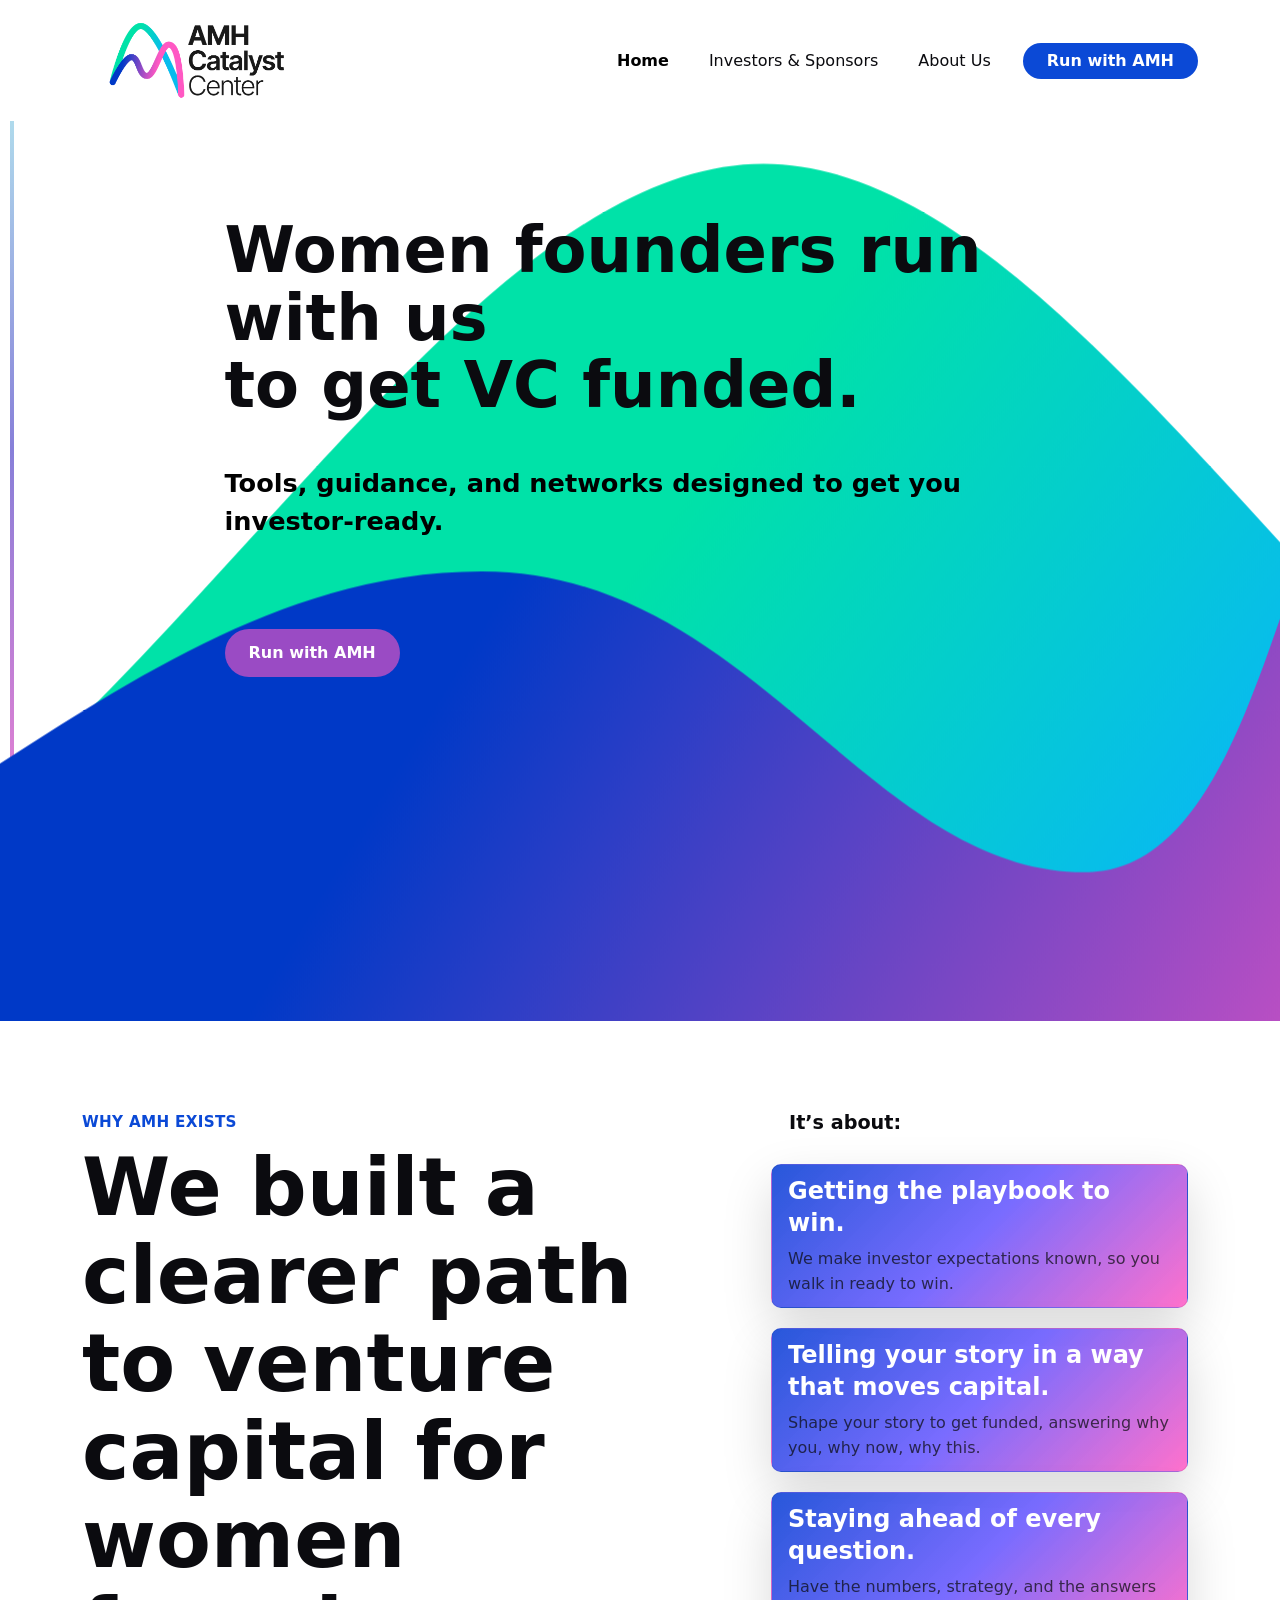
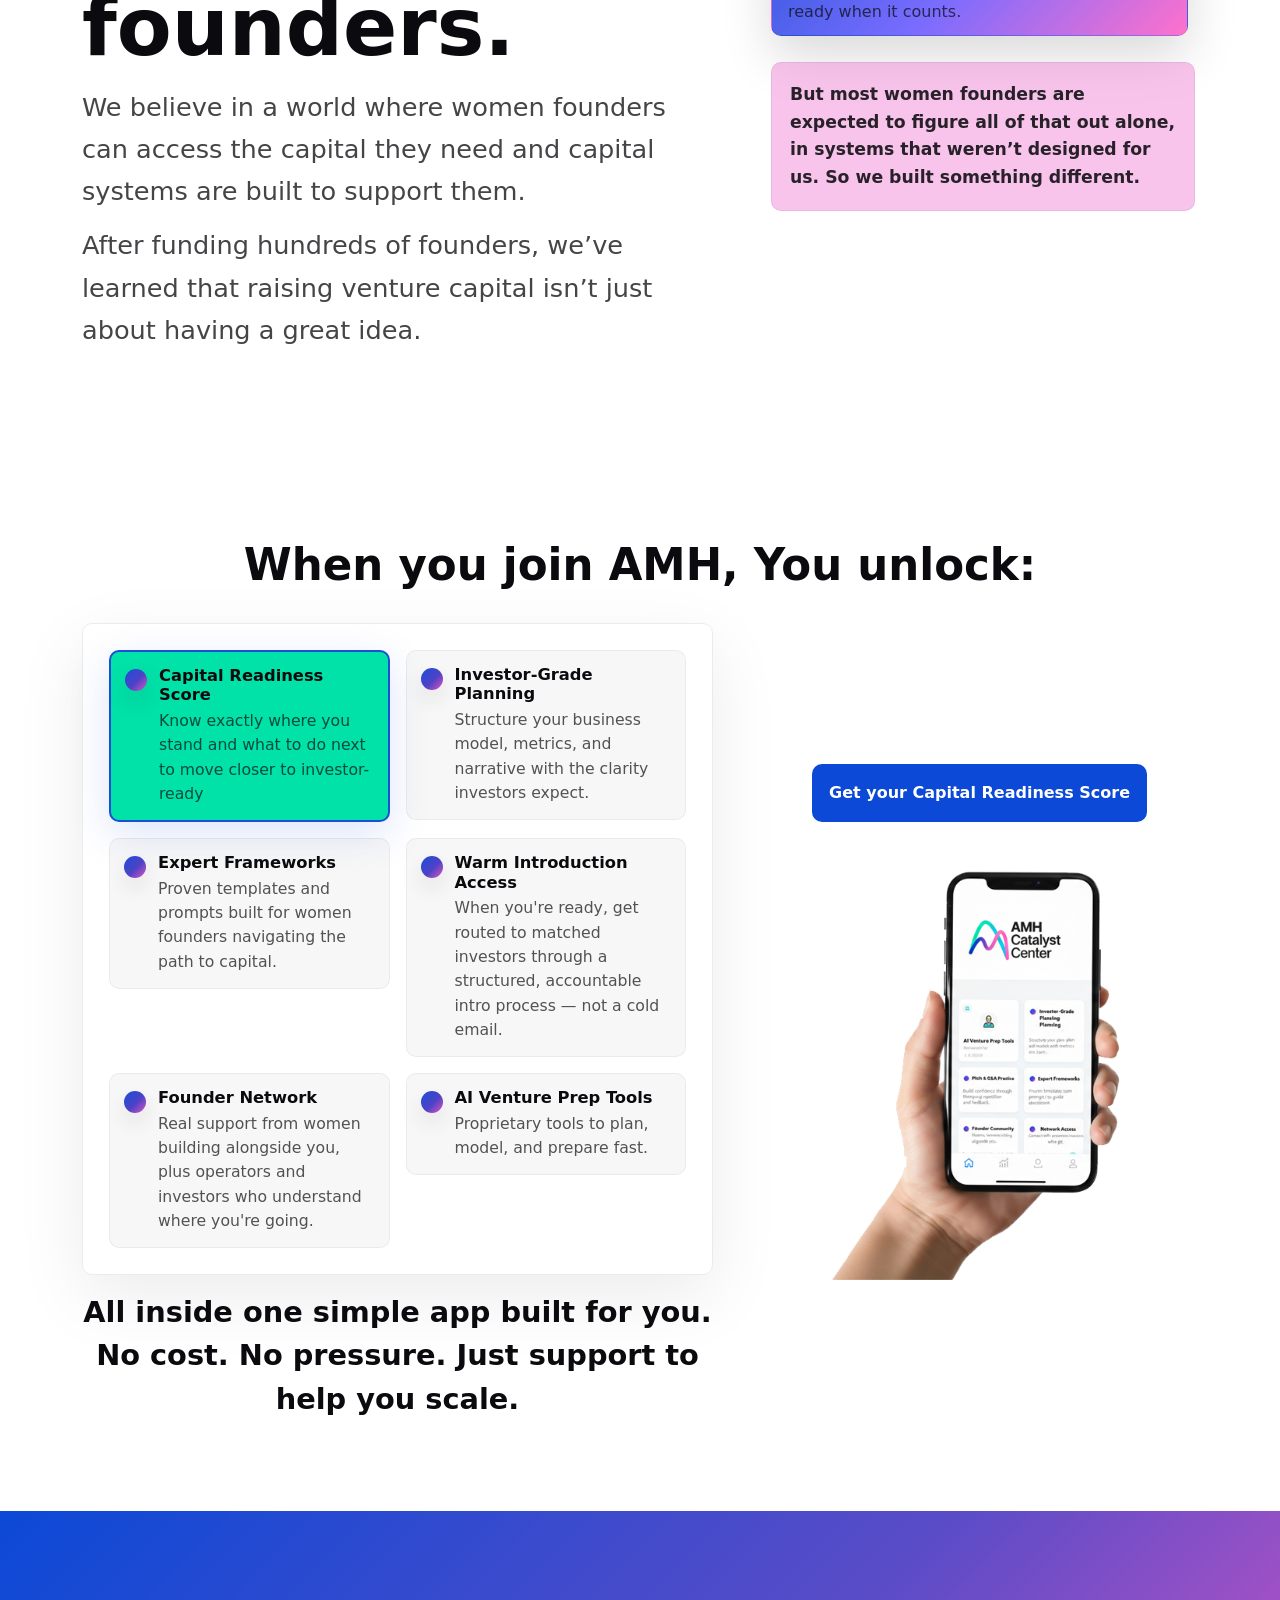
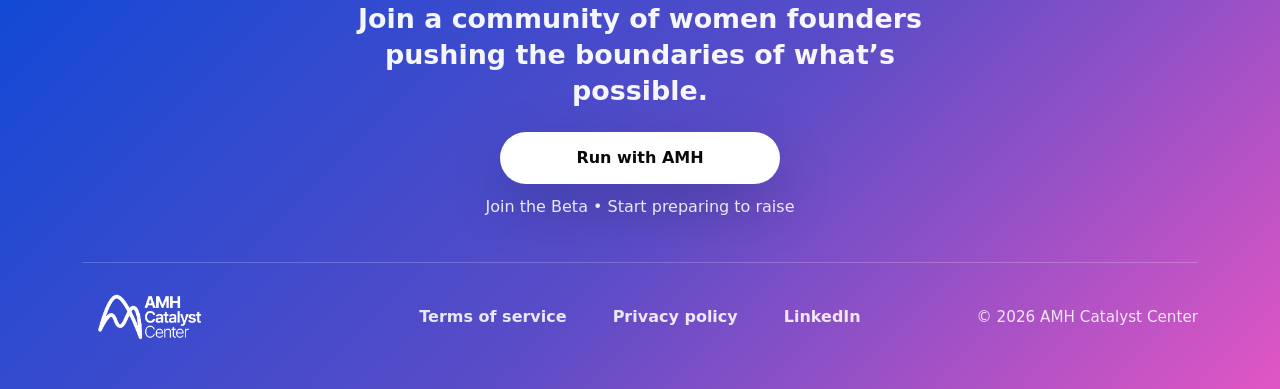
==== commit 311de162: "changes" ====
--- a/index.html
+++ b/index.html
@@ -80,7 +80,7 @@
 
         <div class="bg-layer layer-b">
           <div class="layer-motion motion-b">
-            <img src="assets/hero-patron-2.svg" alt="" />
+            <img src="assets/hero-patron-2.svg" alt="" />.amh-step-dot
           </div>
         </div>
       </div>
@@ -144,7 +144,7 @@
               <div class="amh-steps-bar" aria-hidden="true"></div>
 
               <article class="amh-step" data-aos="fade-up" data-aos-delay="0">
-                <div class="amh-step-dot"></div>
+               
                 <div class="amh-step-body">
                   <h3 class="amh-step-title">Getting the playbook to win.</h3>
                   <p class="amh-step-text">
@@ -155,7 +155,7 @@
               </article>
 
               <article class="amh-step" data-aos="fade-up" data-aos-delay="140">
-                <div class="amh-step-dot"></div>
+                
                 <div class="amh-step-body">
                   <h3 class="amh-step-title">
                     Telling your story in a way that moves capital.
@@ -168,7 +168,7 @@
               </article>
 
               <article class="amh-step" data-aos="fade-up" data-aos-delay="280">
-                <div class="amh-step-dot"></div>
+  
                 <div class="amh-step-body">
                   <h3 class="amh-step-title">
                     Staying ahead of every question.
--- a/style/style.css
+++ b/style/style.css
@@ -107,9 +107,7 @@
   position: relative;
   z-index: 5;
 }
-.p-space {
-  margin-top: 80px !important;
-}
+
 
 /* Background layers (soft motion, no tiling) */
 .bg-layer {
@@ -245,13 +243,14 @@
   font-weight: 600;
   font-size: 0.95rem;
   letter-spacing: 0.02em;
-  color: rgba(11, 11, 15, 0.65);
+  color: rgb(11 73 214);
   text-transform: uppercase;
+  font-weight: 800;
 }
 
 .amh-h2 {
   margin: 0 0 14px;
-  font-size: 4.3rem;
+  font-size: 5rem;
   line-height: 1.1;
   font-weight: 700;
   color: #0b0b0f;
@@ -259,7 +258,7 @@
 
 .amh-p {
   margin: 0 0 12px;
-  font-size: 1.65rem;
+  font-size: 1.6rem;
   line-height: 1.65;
   color: rgba(17, 17, 21, 0.78);
   max-width: 62ch;
@@ -281,9 +280,9 @@
   margin: 10px;
   padding: 18px 18px;
   border-radius: 10px;
-  background: rgb(0 226 168);
+  background: rgb(238 112 210 / 41%);
   border: 1px solid rgba(11, 11, 15, 0.06);
-  width: 100%;
+  width: 97%;
 }
 
 .amh-quote p {
@@ -294,10 +293,8 @@
 }
 
 .amh-steps {
-  position: relative;
-  padding-left: 28px;
-  display: grid;
-  gap: 18px;
+  display: flex;
+  flex-direction: column;
 }
 
 .amh-steps-bar {
@@ -317,12 +314,10 @@
 }
 
 .amh-step {
-  position: relative;
-  display: grid;
-  grid-template-columns: 48px 1fr;
-  gap: 14px;
-  align-items: start;
-  padding: 16px 16px;
+  display: flex;
+  flex-direction: column;
+  margin: 10px;
+  padding: 10px 16px;
   border: 1px solid rgba(11, 11, 15, 0.08);
   transition:
     transform 180ms ease,
@@ -343,25 +338,14 @@
   box-shadow: 0 22px 60px rgba(0, 0, 0, 0.1);
 }
 
-.amh-step-dot {
-  width: 30px;
-  height: 30px;
-  border-radius: 999px;
-  display: flex;
-  align-items: center;
-  justify-content: center;
-  font-weight: 800;
-  font-size: 0.95rem;
-  color: #0b0b0f;
-  background: rgb(0 226 168);
-}
+
 
 .amh-step-title {
   margin: 0 0 6px;
-  font-size: 1.05rem;
+  font-size: 1.5rem;
   line-height: 1.35;
   font-weight: 800;
-  color: #0b0b0f;
+  color: white;
 }
 
 .amh-step-text {
@@ -500,17 +484,18 @@
   background-color: #00e2a8;
 }
 .amh-unlock__btn {
-  text-decoration: none;
-  color: #00e2a8;
-  border: 2px solid #00e2a8;
-  border-radius: 10px;
-  padding: 15px;
-  text-align: center;
-  font-weight: 700;
+    text-decoration: none;
+    color: white;
+    border: 2px solid #0b49d6;
+    border-radius: 10px;
+    padding: 15px;
+    text-align: center;
+    font-weight: 700;
+    background-color: #0b49d6;
 }
 .amh-unlock__btn:hover {
   background-color: #0b49d6;
-  color: #ff5dc5;
+  color:#00e2a8;
 }
 
 .amh-access::before,
@@ -1447,22 +1432,84 @@
 .about-why__main {
   position: relative;
   flex: 1 1 auto;
-  padding: 60px 60px;
+  padding: 64px 64px;
   border-radius: 10px;
-  background: #f85bc4;
-  border: 1px solid rgba(0, 0, 0, 0.05);
-  box-shadow: 0 25px 60px rgba(11, 15, 26, 0.05);
+  overflow: hidden;
+  background: linear-gradient(135deg, #0b49d6 0%, #5b4cc7 52%, #e35bb3 100%);
+  box-shadow: 0 28px 70px rgba(31, 78, 216, 0.18);
 }
 
 .about-why__main::before {
   content: "";
   position: absolute;
-  top: 0;
-  left: 0;
-  height: 6px;
-  width: 100%;
-  border-top-left-radius: 10px;
-  border-top-right-radius: 10px;
+  inset: 0;
+  background: linear-gradient(135deg, #2b1f5c 0%, #5b4cc7 55%, #c052b3 100%);
+  animation: aboutWhyGlow 9s ease-in-out infinite alternate;
+}
+
+.about-why__main::after {
+  content: "";
+  position: absolute;
+  left: 64px;
+  top: 42px;
+  width: 86px;
+  height: 4px;
+  border-radius: 999px;
+  background: #b2f9f1;
+}
+
+.about-why__main-inner {
+  position: relative;
+  z-index: 2;
+  max-width: 760px;
+}
+
+.about-why__eyebrow {
+  display: inline-block;
+  margin-bottom: 24px;
+  font-size: 0.85rem;
+  font-weight: 800;
+  line-height: 1;
+  letter-spacing: 0.14em;
+  text-transform: uppercase;
+  color: rgba(255, 255, 255, 0.78);
+}
+
+.about-why__title {
+  margin: 0 0 24px 0;
+  max-width: 24ch;
+  font-size: 3.1rem;
+  font-weight: 900;
+  line-height: 1.03;
+  letter-spacing: -0.045em;
+  color: #ffffff;
+}
+
+.about-why__text {
+  margin: 0 0 18px 0;
+  max-width: 58ch;
+  font-size: 1.1rem;
+  font-weight: 500;
+  line-height: 1.8;
+  color: rgba(255, 255, 255, 0.9);
+}
+
+.about-why__text--last {
+  margin-bottom: 0;
+}
+
+.about-why__main-glow {
+  display: none;
+}
+
+@keyframes aboutWhyGlow {
+  0% {
+    transform: translate3d(-2%, -1%, 0) scale(1);
+  }
+
+  100% {
+    transform: translate3d(2%, 2%, 0) scale(1.08);
+  }
 }
 
 /* CONTENT */
@@ -1478,6 +1525,7 @@
   font-weight: 800;
   letter-spacing: 0.08em;
   text-transform: uppercase;
+  color: #0b49d6;
 }
 
 .about-why__text {
@@ -1532,7 +1580,7 @@
 .amh-story__text {
   margin: 0 0 18px 0;
   font-size: 0.9rem;
-  font-weight: 400;
+  font-weight: 700;
   line-height: 1.95;
   color: rgba(11, 15, 26, 0.72);
 }
@@ -1579,8 +1627,8 @@
 /* CARDS */
 
 .about-why__tip {
-  min-height: 140px;
-  padding: 22px 24px;
+  min-height: 200px;
+  padding: 50px 24px;
   border-radius: 10px;
   background: #b3c6f1;
   border: 1px solid rgba(11, 15, 26, 0.06);
@@ -1596,7 +1644,7 @@
   font-weight: 800;
   letter-spacing: 0.08em;
   text-transform: uppercase;
-  color: rgba(11, 15, 26, 0.5);
+  color: rgb(11 73 214);
 }
 
 .about-why__tip-number {
@@ -2361,11 +2409,7 @@
     padding: 14px 14px;
   }
 
-  .amh-step-dot {
-    width: 34px;
-    height: 34px;
-    font-size: 0.9rem;
-  }
+
 
   /* INSID TRACK */
   .insid-track__top {
